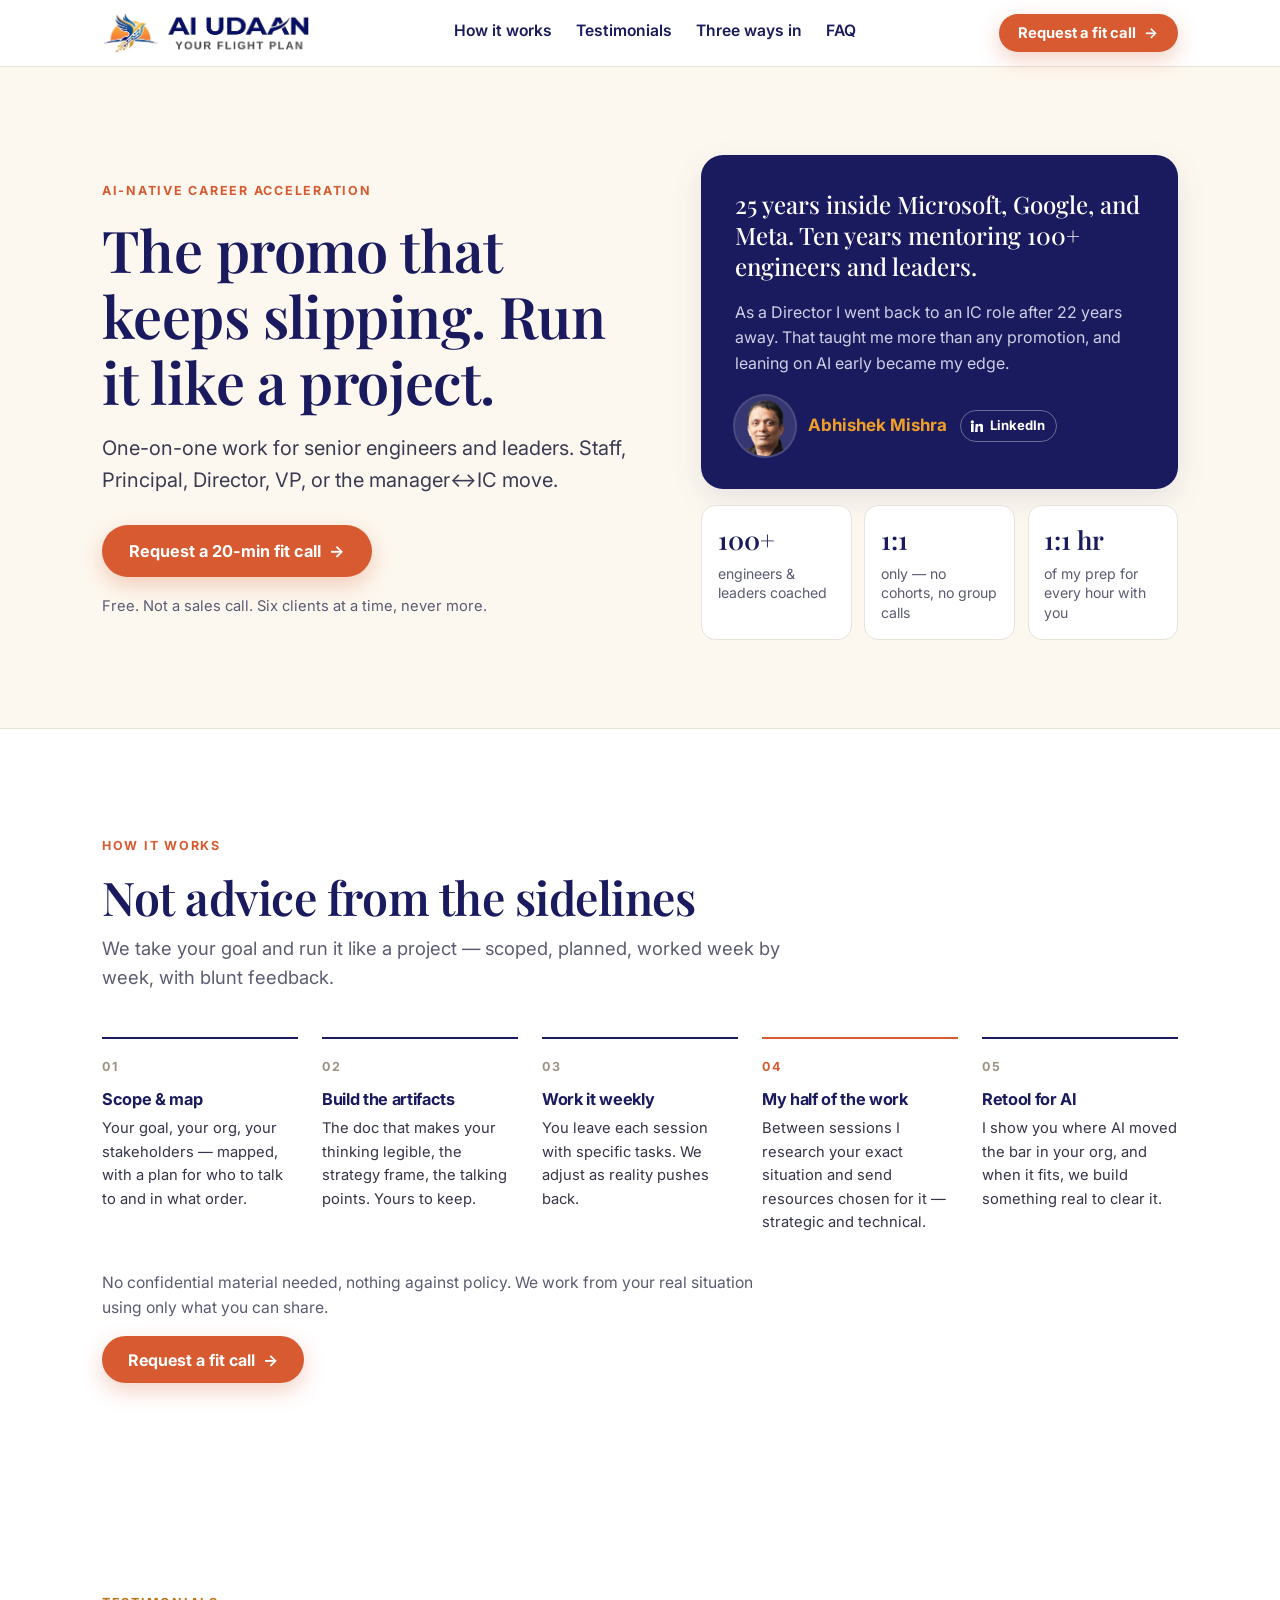
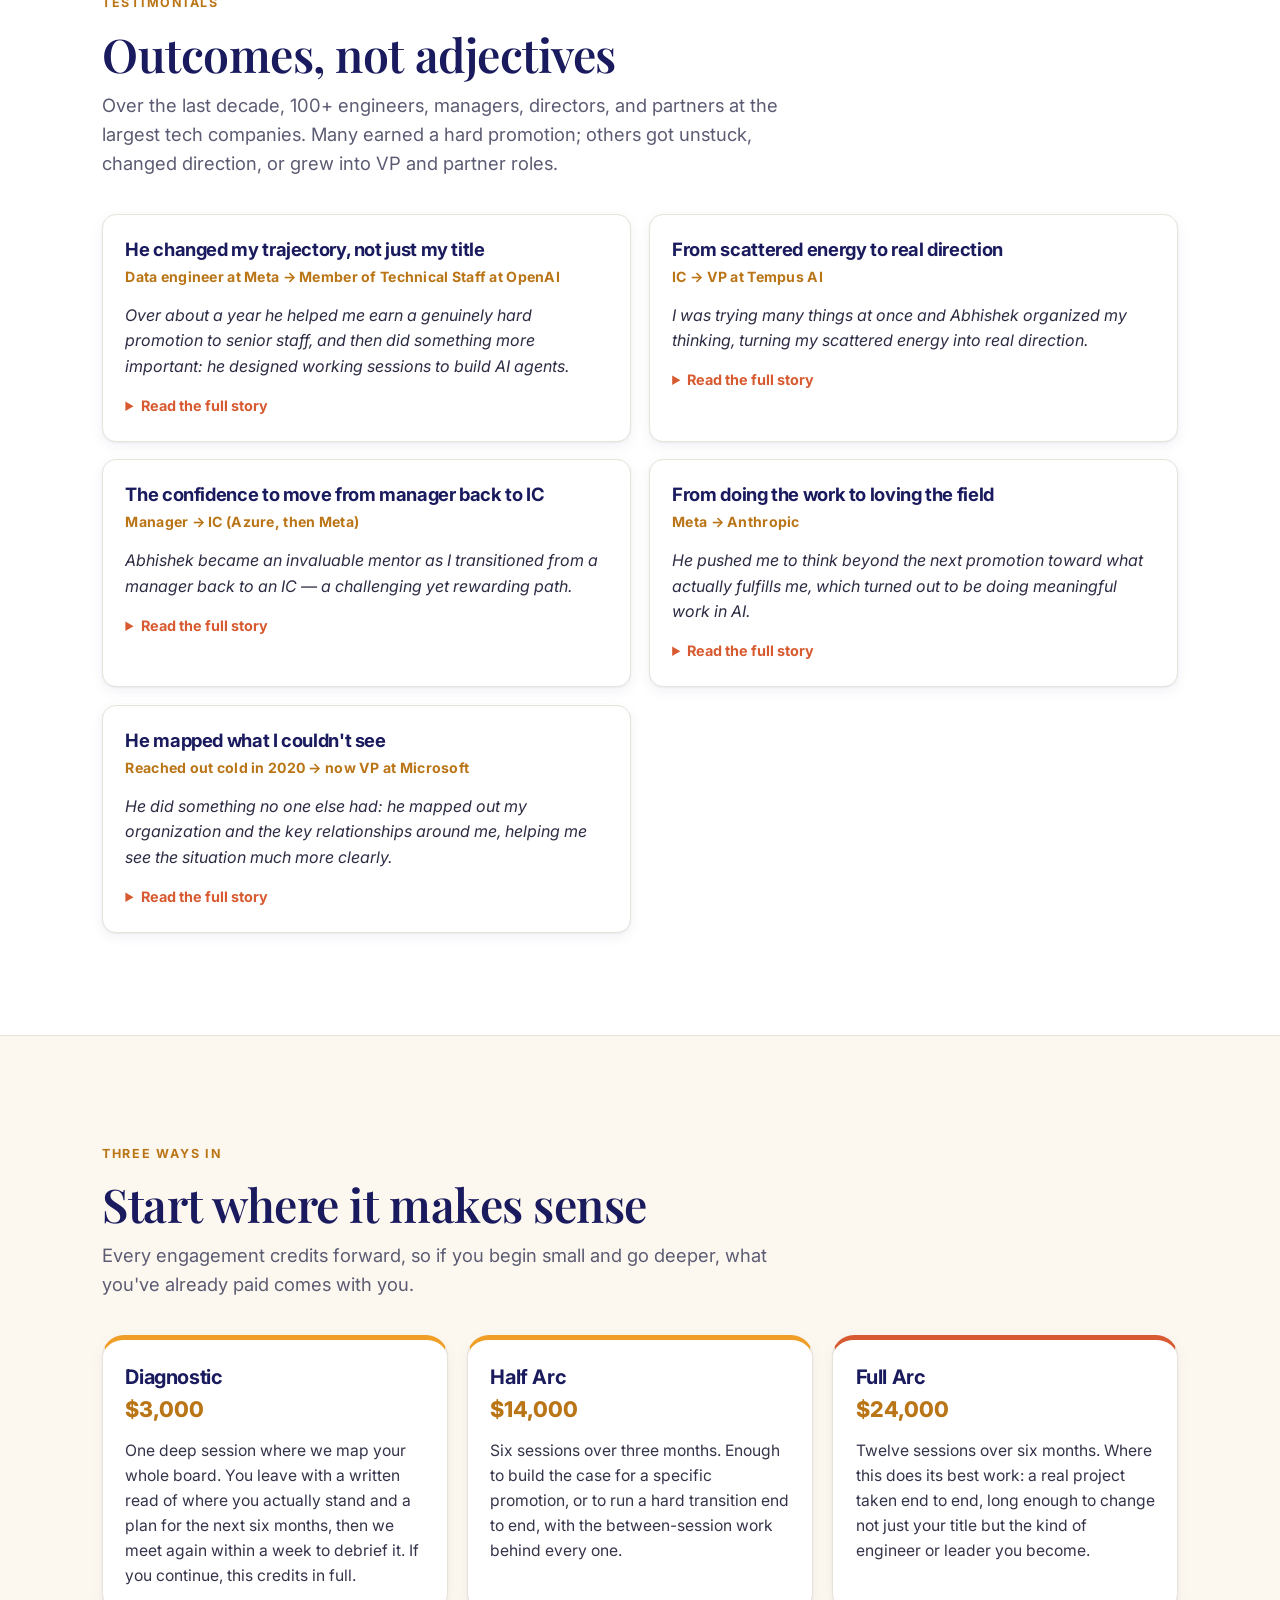
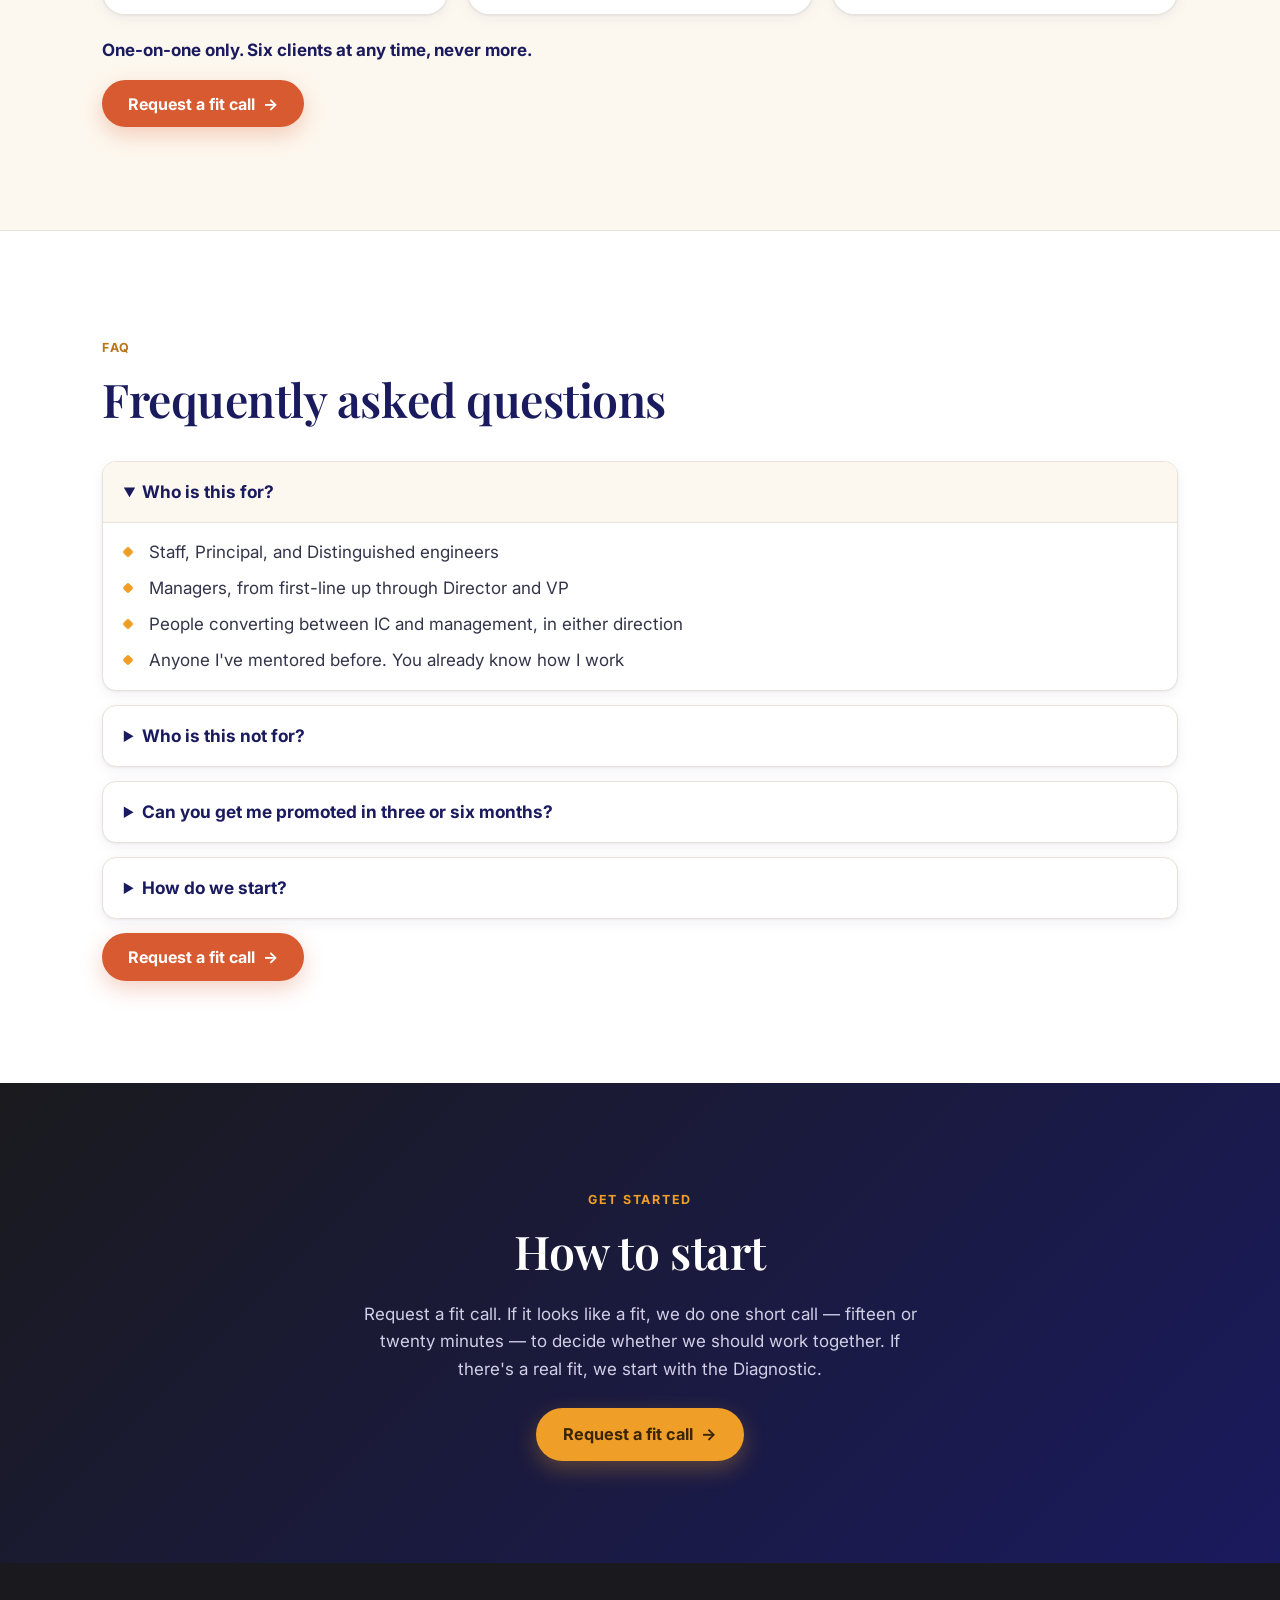
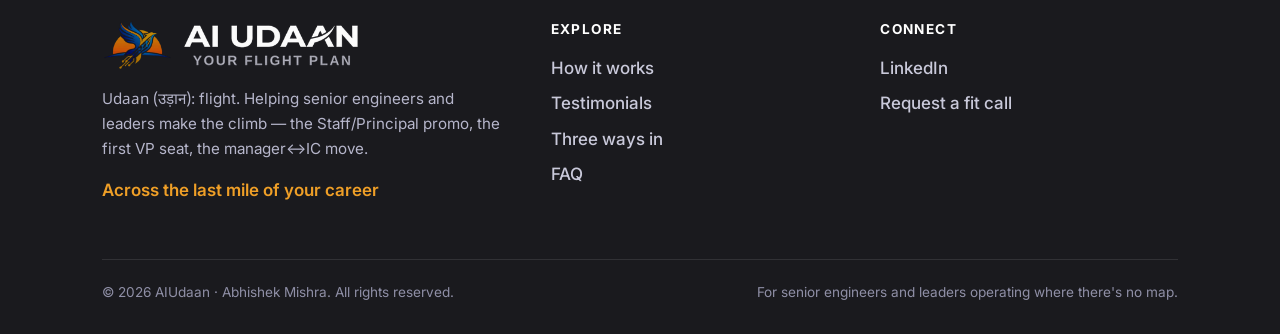
==== index.html @ 4f893b7a "Rebuild header and footer logos from the new brand file The stacked lockup put the wordmark at rough" ====
<!DOCTYPE html>
<html lang="en">
<head>
  <meta charset="UTF-8" />
  <meta name="viewport" content="width=device-width, initial-scale=1.0" />
  <meta name="robots" content="index, follow" />
  <title>AIUdaan — AI-Native Career Acceleration</title>
  <meta name="description" content="AI-native career acceleration for senior engineers and leaders operating where there's no map. We take your goal and run it like a project — the Staff/Principal promo, the first director or VP seat, the manager-to-IC move." />
  <meta name="keywords" content="career coaching for engineers, tech career mentorship, Staff engineer promotion, Principal engineer promotion, Director promotion, VP promotion, engineering leadership coaching, manager to IC transition, IC to manager transition, executive coaching for tech leaders, AI-native career, AI career acceleration, FAANG career coach, Microsoft Google Meta mentor, senior engineer career plateau, promotion coaching, stakeholder management, career strategy, Abhishek Mishra, AIUdaan" />
  <meta name="author" content="Abhishek Mishra" />
  <link rel="canonical" href="https://aiudaan.ai/" />

  <!-- Open Graph / Social -->
  <meta property="og:type" content="website" />
  <meta property="og:url" content="https://aiudaan.ai/" />
  <meta property="og:title" content="AIUdaan — AI-Native Career Acceleration" />
  <meta property="og:description" content="For senior engineers and leaders operating where there's no map. We take your goal and run it like a project — the Staff/Principal promo, the first director or VP seat, the manager-to-IC move." />
  <meta property="og:image" content="https://aiudaan.ai/assets/img/og-image.png" />
  <meta name="twitter:card" content="summary_large_image" />
  <meta name="twitter:title" content="AIUdaan — AI-Native Career Acceleration" />
  <meta name="twitter:description" content="For senior engineers and leaders operating where there's no map. Hands-on career acceleration run like a project." />
  <meta name="twitter:image" content="https://aiudaan.ai/assets/img/og-image.png" />
  <meta name="theme-color" content="#1A1A5E" />

  <!-- Icons / Manifest -->
  <link rel="icon" href="assets/img/favicon.ico" sizes="any" />
  <link rel="icon" type="image/png" sizes="32x32" href="assets/img/favicon-32.png" />
  <link rel="apple-touch-icon" href="assets/img/apple-touch-icon.png" />
  <link rel="manifest" href="site.webmanifest" />

  <!-- Fonts -->
  <link rel="preconnect" href="https://fonts.googleapis.com" />
  <link rel="preconnect" href="https://fonts.gstatic.com" crossorigin />
  <link href="https://fonts.googleapis.com/css2?family=Inter:wght@400;500;600;700;800&family=Playfair+Display:wght@500;600;700&family=Noto+Sans+Devanagari:wght@500;700&display=swap" rel="stylesheet" />

  <link rel="stylesheet" href="assets/css/styles.css" />

  <!-- Structured data -->
  <script type="application/ld+json">
  {
    "@context": "https://schema.org",
    "@type": "ProfessionalService",
    "name": "AIUdaan",
    "url": "https://aiudaan.ai/",
    "logo": "https://aiudaan.ai/assets/img/logo-primary.png",
    "image": "https://aiudaan.ai/assets/img/og-image.png",
    "slogan": "For senior engineers and leaders operating where there's no map.",
    "description": "AI-native career acceleration for senior engineers and leaders — Staff/Principal promotions, the first director or VP seat, and manager-to-IC moves. We take your goal and run it like a project: stakeholder maps, influence plans, strategy docs, and blunt feedback, week by week.",
    "founder": {
      "@type": "Person",
      "name": "Abhishek Mishra",
      "sameAs": "https://www.linkedin.com/in/abhishekkmishra/"
    },
    "email": "akmishra@ainativex.ai",
    "sameAs": ["https://www.linkedin.com/in/abhishekkmishra/"],
    "knowsAbout": ["Career coaching", "Engineering leadership", "Staff engineer promotion", "Principal engineer promotion", "Director and VP transitions", "Manager to IC transition", "AI-native engineering", "Stakeholder management", "Career strategy"],
    "areaServed": "Worldwide",
    "offers": [
      { "@type": "Offer", "name": "Diagnostic", "price": "3000", "priceCurrency": "USD" },
      { "@type": "Offer", "name": "Half Arc", "price": "14000", "priceCurrency": "USD" },
      { "@type": "Offer", "name": "Full Arc", "price": "24000", "priceCurrency": "USD" }
    ]
  }
  </script>
</head>
<body>

  <a class="skip-link" href="#pitch">Skip to content</a>

  <!-- ===================== HEADER =====================
       The primary CTA lives outside .nav-links so it stays visible at every
       breakpoint — including when the mobile menu is collapsed. -->
  <header class="site-header">
    <div class="container nav">
      <a class="brand" href="#top" aria-label="AIUdaan home">
        <!-- The horizontal lockup needs ~150px even at its smallest; below 370px
             that crowds out the nav CTA, so the phoenix mark stands in. -->
        <picture>
          <source media="(max-width: 370px)" srcset="assets/img/icon.png" />
          <img src="assets/img/logo-primary.png" alt="AI Udaan — Your Flight Plan" />
        </picture>
      </a>

      <nav class="nav-links" id="navLinks" aria-label="Sections">
        <a href="#pitch">How it works</a>
        <a href="#testimonials">Testimonials</a>
        <a href="#ways">Three ways in</a>
        <a href="#faq">FAQ</a>
      </nav>

      <div class="nav-actions">
        <a class="btn btn--primary btn--sm nav-cta" href="https://forms.gle/WjtAxyr5e2rtBwCfA" target="_blank" rel="noopener">
          <span class="cta-long">Request a fit call</span>
          <span class="cta-short">Fit call</span>
          <span class="arw">→</span>
        </a>
        <button class="nav-toggle" id="navToggle" aria-label="Open menu" aria-expanded="false" aria-controls="navLinks">
          <span></span><span></span><span></span>
        </button>
      </div>
    </div>
  </header>

  <main id="top">

    <!-- ===================== HERO =====================
         Copy on the left, credibility card + stats on the right. The navy card
         carries the bio, so there is no separate About section. -->
    <section class="hero">
      <div class="container hero-grid">
        <div class="hero-copy">
          <span class="eyebrow eyebrow--coral">AI-Native Career Acceleration</span>
          <h1>The promo that keeps slipping. Run it like a project.</h1>
          <p class="hero-sub">
            One-on-one work for senior engineers and leaders. Staff, Principal,
            Director, VP, or the manager↔IC move.
          </p>
          <div class="hero-cta">
            <a class="btn btn--primary btn--lg" href="https://forms.gle/WjtAxyr5e2rtBwCfA" target="_blank" rel="noopener">Request a 20-min fit call <span class="arw">→</span></a>
          </div>
          <p class="hero-fine">Free. Not a sales call. Six clients at a time, never more.</p>
        </div>

        <div class="hero-side">
          <figure class="bio-card">
            <p class="bio-lead">
              25 years inside Microsoft, Google, and Meta. Ten years mentoring
              100+ engineers and leaders.
            </p>
            <p class="bio-body">
              As a Director I went back to an IC role after 22 years away. That
              taught me more than any promotion, and leaning on AI early became
              my edge.
            </p>
            <figcaption class="bio-attr">
              <span class="bio-avatar">
                <img src="assets/img/abhishek-mishra.webp"
                     alt="Abhishek Mishra" width="120" height="120" decoding="async" />
              </span>
              <span class="bio-name">Abhishek Mishra</span>
              <a class="linkedin-pill linkedin-pill--onDark" href="https://www.linkedin.com/in/abhishekkmishra/"
                 target="_blank" rel="noopener" aria-label="Abhishek Mishra on LinkedIn">
                <svg viewBox="0 0 24 24" width="16" height="16" aria-hidden="true" focusable="false">
                  <path fill="currentColor" d="M4.98 3.5a2.5 2.5 0 1 1 0 5 2.5 2.5 0 0 1 0-5zM3 9h4v12H3zM10 9h3.8v1.7h.05A4.2 4.2 0 0 1 17.6 8.7c3 0 3.4 1.9 3.4 4.6V21h-4v-6.3c0-1.5-.3-2.7-1.9-2.7s-2.1 1.2-2.1 2.6V21h-4z"/>
                </svg>
                LinkedIn
              </a>
            </figcaption>
          </figure>

          <ul class="stats">
            <li><span class="stat-num">100+</span> engineers &amp; leaders coached</li>
            <li><span class="stat-num">1:1</span> only — no cohorts, no group calls</li>
            <li><span class="stat-num">1:1 hr</span> of my prep for every hour with you</li>
          </ul>
        </div>
      </div>
    </section>

    <!-- ===================== HOW IT WORKS ===================== -->
    <section class="section" id="pitch">
      <div class="container">
        <header class="section-head">
          <span class="eyebrow eyebrow--coral">How it works</span>
          <h2>Not advice from the sidelines</h2>
          <p class="lead">
            We take your goal and run it like a project — scoped, planned, worked
            week by week, with blunt feedback.
          </p>
        </header>

        <ol class="how-grid">
          <li class="how-step">
            <span class="how-num">01</span>
            <h3>Scope &amp; map</h3>
            <p>
              Your goal, your org, your stakeholders — mapped, with a plan for who
              to talk to and in what order.
            </p>
          </li>
          <li class="how-step">
            <span class="how-num">02</span>
            <h3>Build the artifacts</h3>
            <p>
              The doc that makes your thinking legible, the strategy frame, the
              talking points. Yours to keep.
            </p>
          </li>
          <li class="how-step">
            <span class="how-num">03</span>
            <h3>Work it weekly</h3>
            <p>
              You leave each session with specific tasks. We adjust as reality
              pushes back.
            </p>
          </li>
          <li class="how-step how-step--accent">
            <span class="how-num">04</span>
            <h3>My half of the work</h3>
            <p>
              Between sessions I research your exact situation and send resources
              chosen for it — strategic and technical.
            </p>
          </li>
          <li class="how-step how-step--wide">
            <span class="how-num">05</span>
            <h3>Retool for AI</h3>
            <p>
              I show you where AI moved the bar in your org, and when it fits, we
              build something real to clear it.
            </p>
          </li>
        </ol>

        <p class="note">
          No confidential material needed, nothing against policy. We work from
          your real situation using only what you can share.
        </p>

        <div class="hero-cta">
          <a class="btn btn--primary" href="https://forms.gle/WjtAxyr5e2rtBwCfA" target="_blank" rel="noopener">Request a fit call <span class="arw">→</span></a>
        </div>
      </div>
    </section>

    <!-- ===================== TESTIMONIALS =====================
         Each card leads with a short excerpt; the full story is behind a
         disclosure so the page stays scannable. -->
    <section class="section" id="testimonials">
      <div class="container">
        <header class="section-head">
          <span class="eyebrow">Testimonials</span>
          <h2>Outcomes, not adjectives</h2>
          <p class="lead">
            Over the last decade, 100+ engineers, managers, directors, and partners
            at the largest tech companies. Many earned a hard promotion; others got
            unstuck, changed direction, or grew into VP and partner roles.
          </p>
        </header>

        <div class="tcards">
          <figure class="tcard">
            <h3 class="tcard-title">He changed my trajectory, not just my title</h3>
            <p class="tcard-arc">Data engineer at Meta → Member of Technical Staff at OpenAI</p>
            <blockquote class="quote">
              Over about a year he helped me earn a genuinely hard promotion to
              senior staff, and then did something more important: he designed
              working sessions to build AI agents.
            </blockquote>
            <details class="tmore">
              <summary>Read the full story</summary>
              <p>
                I was a data engineer at Meta, established but ready for the next
                step, when Abhishek started mentoring me. He had me apply real
                software engineering skills to build an agent for the data
                engineering function itself. That hands-on work was pivotal to my
                career trajectory at Meta, eventually landing me as Member of
                Technical Staff role at OpenAI. He didn't just help me climb one
                rung. He changed my trajectory entirely.
              </p>
            </details>
          </figure>

          <figure class="tcard">
            <h3 class="tcard-title">From scattered energy to real direction</h3>
            <p class="tcard-arc">IC → VP at Tempus AI</p>
            <blockquote class="quote">
              I was trying many things at once and Abhishek organized my thinking,
              turning my scattered energy into real direction.
            </blockquote>
            <details class="tmore">
              <summary>Read the full story</summary>
              <p>
                When Abhishek became my manager, I was ambitious and eager to do
                more but I lacked a clear direction to grow toward. He pushed me
                deep into AI strategy for the org, coached me on stakeholder
                communication and managing up, gave me wide latitude to operate,
                and stretched me well past where I'd have aimed on my own.
              </p>
              <p>
                Even after he left Google, I kept going back to him because his
                guidance remains extremely valuable to me. He is my most trusted
                mentor, guiding me to a VP role at Tempus AI. He helps me see when
                I'm operating from fear rather than clarity, recognizes what I'm
                capable of before I can, and has the conviction to push me toward
                it. I still go to him today for the big questions.
              </p>
            </details>
          </figure>

          <figure class="tcard">
            <h3 class="tcard-title">The confidence to move from manager back to IC</h3>
            <p class="tcard-arc">Manager → IC (Azure, then Meta)</p>
            <blockquote class="quote">
              Abhishek became an invaluable mentor as I transitioned from a manager
              back to an IC — a challenging yet rewarding path.
            </blockquote>
            <details class="tmore">
              <summary>Read the full story</summary>
              <p>
                I first worked with Abhishek at Azure, and years later, our paths
                crossed again at Meta. By then, he was a highly respected senior
                leader in our organization. What impressed me most wasn't just his
                deep leadership experience, but his remarkable foresight; he was
                thinking strategically about the trajectory of AI years before its
                impact became obvious to the wider industry. His advice was always
                direct, practical, and grounded in real-world experience, playing a
                significant role in helping me find my footing and confidence in my
                new role.
              </p>
            </details>
          </figure>

          <figure class="tcard">
            <h3 class="tcard-title">From doing the work to loving the field</h3>
            <p class="tcard-arc">Meta → Anthropic</p>
            <blockquote class="quote">
              He pushed me to think beyond the next promotion toward what actually
              fulfills me, which turned out to be doing meaningful work in AI.
            </blockquote>
            <details class="tmore">
              <summary>Read the full story</summary>
              <p>
                Abhishek is one of the most empathetic mentors I've worked with,
                and the person who introduced me to the world of AI. He kept
                sharing relevant research papers and new developments. Somewhere in
                that process, I went from just doing the work to genuinely loving
                the field. I started reading papers on my own and got deep into
                evals. He kept mentoring me even after I moved to an entirely
                different org and then to a different company. His highly
                personalized mentoring changed the trajectory of my career.
              </p>
            </details>
          </figure>

          <figure class="tcard">
            <h3 class="tcard-title">He mapped what I couldn't see</h3>
            <p class="tcard-arc">Reached out cold in 2020 → now VP at Microsoft</p>
            <blockquote class="quote">
              He did something no one else had: he mapped out my organization and
              the key relationships around me, helping me see the situation much
              more clearly.
            </blockquote>
            <details class="tmore">
              <summary>Read the full story</summary>
              <p>
                I reached out to Abhishek in 2020 because I felt I had more
                potential than I was able to realize on my own. Based on his
                guidance, I moved to a new team where I had the full support of my
                manager, and I developed a much stronger sense of ownership and
                agency in shaping my own career. Those changes have had a lasting
                impact, and I've since grown into a VP role. I had written a
                recommendation for him years earlier about his persistence and how
                deeply he invests in helping people grow. A decade later, I'm
                living proof of exactly that.
              </p>
            </details>
          </figure>
        </div>
      </div>
    </section>

    <!-- ===================== THREE WAYS IN ===================== -->
    <section class="section section--tint" id="ways">
      <div class="container">
        <header class="section-head">
          <span class="eyebrow">Three ways in</span>
          <h2>Start where it makes sense</h2>
          <p class="lead">
            Every engagement credits forward, so if you begin small and go deeper,
            what you've already paid comes with you.
          </p>
        </header>

        <div class="plans">
          <div class="plan">
            <h3>Diagnostic</h3>
            <p class="price">$3,000</p>
            <p>
              One deep session where we map your whole board. You leave with a
              written read of where you actually stand and a plan for the next six
              months, then we meet again within a week to debrief it. If you
              continue, this credits in full.
            </p>
          </div>
          <div class="plan">
            <h3>Half Arc</h3>
            <p class="price">$14,000</p>
            <p>
              Six sessions over three months. Enough to build the case for a
              specific promotion, or to run a hard transition end to end, with the
              between-session work behind every one.
            </p>
          </div>
          <div class="plan plan--full">
            <h3>Full Arc</h3>
            <p class="price">$24,000</p>
            <p>
              Twelve sessions over six months. Where this does its best work: a
              real project taken end to end, long enough to change not just your
              title but the kind of engineer or leader you become.
            </p>
          </div>
        </div>

        <p class="plans-note">One-on-one only. Six clients at any time, never more.</p>

        <div class="hero-cta">
          <a class="btn btn--primary" href="https://forms.gle/WjtAxyr5e2rtBwCfA" target="_blank" rel="noopener">Request a fit call <span class="arw">→</span></a>
        </div>
      </div>
    </section>

    <!-- ===================== FAQ ===================== -->
    <section class="section" id="faq">
      <div class="container">
        <header class="section-head">
          <span class="eyebrow">FAQ</span>
          <h2>Frequently asked questions</h2>
        </header>

        <details class="faq-item" open>
          <summary>Who is this for?</summary>
          <ul>
            <li>Staff, Principal, and Distinguished engineers</li>
            <li>Managers, from first-line up through Director and VP</li>
            <li>People converting between IC and management, in either direction</li>
            <li>Anyone I've mentored before. You already know how I work</li>
          </ul>
        </details>
        <details class="faq-item">
          <summary>Who is this not for?</summary>
          <ul>
            <li>Anyone who wants interview cramming, a resume rewrite, or answers from a distance</li>
            <li>Anyone who wants reassurance more than the truth. I give blunt feedback, and this only pays off if you can take it and act on it</li>
            <li>Anyone looking for a light-touch monthly check-in. This is hands-on and asks real work of you between sessions</li>
          </ul>
        </details>
        <details class="faq-item">
          <summary>Can you get me promoted in three or six months?</summary>
          <p>
            No. Senior promos run on a 12 to 18 month cycle you don't fully
            control: calibration windows, committee, your skip's capital, budget.
            Anyone promising a title inside a quarter is selling you a story.
          </p>
          <p>
            What you do control is the case, the stakeholder map, the visible
            project, and the skill that closes the gap. That is what actually moves
            a promo, and it's the part most people get wrong or skip. In three to
            six months you won't be handed a title. You'll be on the path, visibly
            running the case, with skills and momentum that outlast our last
            session. The promo lands when the cycle turns, and by then you have the
            case and the skills to close it, with or without me.
          </p>
        </details>
        <details class="faq-item">
          <summary>How do we start?</summary>
          <p>
            <a href="https://forms.gle/WjtAxyr5e2rtBwCfA" target="_blank" rel="noopener">Request a fit call</a>.
            If it looks like a fit, we do one short call — fifteen or twenty
            minutes — to decide whether we should work together. If there's a real
            fit, we start with the <a href="#ways">Diagnostic</a>.
          </p>
        </details>

        <div class="hero-cta">
          <a class="btn btn--primary" href="https://forms.gle/WjtAxyr5e2rtBwCfA" target="_blank" rel="noopener">Request a fit call <span class="arw">→</span></a>
        </div>
      </div>
    </section>

    <!-- ===================== FINAL CTA ===================== -->
    <section class="cta-band section" id="contact">
      <div class="container center">
        <span class="eyebrow">Get started</span>
        <h2>How to start</h2>
        <p>
          Request a fit call. If it looks like a fit, we do one short call —
          fifteen or twenty minutes — to decide whether we should work together.
          If there's a real fit, we start with the Diagnostic.
        </p>
        <div class="hero-cta">
          <a class="btn btn--amber btn--lg" href="https://forms.gle/WjtAxyr5e2rtBwCfA" target="_blank" rel="noopener">Request a fit call <span class="arw">→</span></a>
        </div>
      </div>
    </section>

  </main>

  <!-- ===================== FOOTER ===================== -->
  <footer class="site-footer">
    <div class="container">
      <div class="footer-grid">
        <div>
          <img class="flogo" src="assets/img/logo-dark.png" alt="AI Udaan — Your Flight Plan" />
          <p class="udaan-note">
            <span class="dev">Udaan (उड़ान)</span>: flight. Helping senior engineers
            and leaders make the climb — the Staff/Principal promo, the first VP seat,
            the manager↔IC move.
          </p>
          <p class="tagline-pill">Across the last mile of your career</p>
        </div>
        <div class="footer-col">
          <h4>Explore</h4>
          <a href="#pitch">How it works</a>
            <a href="#testimonials">Testimonials</a>
          <a href="#ways">Three ways in</a>
          <a href="#faq">FAQ</a>
        </div>
        <div class="footer-col">
          <h4>Connect</h4>
          <a href="https://www.linkedin.com/in/abhishekkmishra/" target="_blank" rel="noopener">LinkedIn</a>
          <a href="https://forms.gle/WjtAxyr5e2rtBwCfA" target="_blank" rel="noopener">Request a fit call</a>
        </div>
      </div>
      <div class="footer-bottom">
        <span>© <span id="year">2026</span> AIUdaan · Abhishek Mishra. All rights reserved.</span>
        <span>For senior engineers and leaders operating where there's no map.</span>
      </div>
    </div>
  </footer>

  <script src="assets/js/main.js" defer></script>
</body>
</html>
---- assets/css/styles.css ----
/* =========================================================================
   AIUdaan — Launch site
   Brand: AI Udaan Brand Guidelines v1.0 (March 2026)
   Palette:
     Navy Blue   #1A1A5E  wordmark, headings
     Coral       #D85A30  'AI' text, CTAs
     Amber Gold  #EF9F27  'Udaan' text, accents
     Deep Amber  #BA7517  supporting details
     Light Cream #FAEEDA  light backgrounds
     Dark Navy   #1A1A1E  dark-mode background
   ========================================================================= */

:root {
  --navy:        #1A1A5E;
  --coral:       #D85A30;
  --amber:       #EF9F27;
  --deep-amber:  #BA7517;
  --cream:       #FAEEDA;
  --dark-navy:   #1A1A1E;

  --ink:         #1d1d33;
  --muted:       #5b5b73;
  --line:        #e7e3da;
  --white:       #ffffff;
  --cream-soft:  #fdf8ef;

  --container:   1120px;
  --radius:      14px;
  --radius-lg:   22px;
  --shadow-sm:   0 1px 2px rgba(26, 26, 94, .06), 0 4px 14px rgba(26, 26, 94, .06);
  --shadow-md:   0 10px 30px rgba(26, 26, 94, .10);
  --shadow-cta:  0 8px 22px rgba(216, 90, 48, .28);

  --font: "Inter", system-ui, -apple-system, "Segoe UI", Roboto, Helvetica, Arial, sans-serif;
  /* Display serif for h1/h2, matching the design comp. Set this to var(--font)
     to put section headings back on Inter. */
  --font-display: "Playfair Display", Georgia, "Times New Roman", serif;

  --num: #9c9284;   /* warm grey used for the step numerals */
}

/* ---------- Reset ---------- */
*, *::before, *::after { box-sizing: border-box; }
html { scroll-behavior: smooth; -webkit-text-size-adjust: 100%; }
body {
  margin: 0;
  font-family: var(--font);
  color: var(--ink);
  background: var(--white);
  line-height: 1.6;
  font-size: 17px;
  -webkit-font-smoothing: antialiased;
}
img { max-width: 100%; height: auto; display: block; }
a { color: var(--coral); text-decoration: none; }
a:hover { text-decoration: underline; }
h1, h2, h3 { color: var(--navy); line-height: 1.15; letter-spacing: -.02em; margin: 0 0 .5em; }
h1, h2 { font-family: var(--font-display); font-weight: 600; letter-spacing: -.01em; }
h1 { font-size: clamp(2.2rem, 5vw, 3.6rem); }
h2 { font-size: clamp(1.9rem, 3.8vw, 2.9rem); }
h3 { font-size: 1.25rem; font-weight: 700; }
p  { margin: 0 0 1rem; }

/* ---------- Layout helpers ---------- */
.container { width: 100%; max-width: var(--container); margin-inline: auto; padding-inline: 22px; }
[id] { scroll-margin-top: 84px; }
.section { padding: clamp(56px, 8vw, 104px) 0; }
.eyebrow {
  display: inline-block; font-size: .78rem; font-weight: 700; letter-spacing: .14em;
  text-transform: uppercase; color: var(--deep-amber); margin-bottom: .9rem;
}
.eyebrow--coral { color: var(--coral); }
.center { text-align: center; }
.lead { font-size: 1.15rem; color: var(--muted); }
.sr-only { position: absolute; width: 1px; height: 1px; padding: 0; margin: -1px; overflow: hidden; clip: rect(0,0,0,0); border: 0; }
.section--tint { background: var(--cream-soft); border-block: 1px solid var(--line); }
.section-head { max-width: 62ch; margin-bottom: 2.2rem; }
.section-head h2 { margin-bottom: .6rem; }
.section-head .lead { margin-bottom: 0; }
.note { max-width: 66ch; color: var(--muted); font-size: .98rem; }

.skip-link {
  position: absolute; left: -9999px; top: 0; z-index: 100;
  background: var(--navy); color: #fff; padding: .7rem 1.1rem; border-radius: 0 0 var(--radius) 0;
}
.skip-link:focus { left: 0; text-decoration: none; }

/* ---------- Buttons ---------- */
.btn {
  display: inline-flex; align-items: center; gap: .5rem;
  padding: .85rem 1.5rem; border-radius: 999px;
  font-weight: 700; font-size: 1rem; line-height: 1;
  border: 2px solid transparent; cursor: pointer; transition: transform .15s ease, box-shadow .15s ease, background .15s ease;
  text-decoration: none;
}
.btn:hover { text-decoration: none; transform: translateY(-2px); }
.btn .arw { transition: transform .15s ease; }
.btn:hover .arw { transform: translateX(3px); }
.btn--primary { background: var(--coral); color: #fff; box-shadow: var(--shadow-cta); }
.btn--primary:hover { background: #c44e28; color: #fff; }
.btn--amber { background: var(--amber); color: #3a2402; box-shadow: 0 8px 22px rgba(239,159,39,.30); }
.btn--amber:hover { background: var(--deep-amber); color: #fff; }
/* Comp uses a thin neutral outline here, not a heavy navy one. */
.btn--ghost { background: transparent; color: var(--navy); border-color: #d9d2c6; border-width: 1px; }
.btn--ghost:hover { background: #fff; border-color: var(--navy); color: var(--navy); }
.btn--light { background: #fff; color: var(--navy); border-color: var(--line); }
.btn--light:hover { border-color: var(--navy); }
.btn--lg { padding: 1rem 1.55rem; font-size: 1.02rem; }
.btn--sm { padding: .6rem 1.1rem; font-size: .92rem; }

/* ---------- Header / Nav ---------- */
.site-header {
  position: sticky; top: 0; z-index: 50;
  background: rgba(255,255,255,.94); backdrop-filter: saturate(160%) blur(12px);
  border-bottom: 1px solid var(--line);
}
.nav { display: flex; align-items: center; justify-content: space-between; gap: 1rem; padding-block: 12px; }
.brand { display: inline-flex; align-items: center; gap: .6rem; min-width: 0; }
/* The lockup is wide, so if the bar ever squeezes it, letterbox rather than
   distort — `img { max-width: 100% }` alone would stretch it against the
   fixed height. */
.brand img { height: 42px; width: auto; object-fit: contain; }
.nav-links { display: flex; align-items: center; gap: 1.5rem; }
.nav-links a {
  color: var(--navy); font-weight: 600; font-size: .98rem;
  padding-bottom: 2px; border-bottom: 2px solid transparent;
}
.nav-links a:hover { color: var(--coral); text-decoration: none; }
.nav-links a.is-current { color: var(--coral); border-bottom-color: var(--amber); }

/* The CTA sits outside .nav-links so it is never hidden by the mobile menu. */
.nav-actions { display: flex; align-items: center; gap: .5rem; }
.nav-cta { flex: 0 0 auto; white-space: nowrap; }
.nav-cta .cta-short { display: none; }
.nav-toggle { display: none; background: none; border: 0; cursor: pointer; padding: 8px; }
.nav-toggle span { display: block; width: 24px; height: 2px; background: var(--navy); margin: 5px 0; transition: .2s; }

/* ---------- Hero ---------- */
.hero { background: var(--cream-soft); border-bottom: 1px solid var(--line); }
.hero-grid {
  display: grid; grid-template-columns: 1.15fr 1fr;
  gap: clamp(2rem, 4vw, 3.6rem); align-items: center;
  padding-block: clamp(44px, 7vw, 88px);
}
.hero h1 { margin-bottom: 1.1rem; max-width: 17ch; }
.hero-sub {
  font-size: clamp(1.05rem, 1.8vw, 1.25rem); color: #3a3a52;
  max-width: 42ch; margin: 0 0 1.8rem;
}
.hero-cta { display: flex; flex-wrap: wrap; gap: .9rem; }
.hero-fine { margin: 1.1rem 0 0; font-size: .92rem; color: var(--muted); }

/* Credibility card — carries the bio that used to live in its own section. */
.hero-side { display: grid; gap: 1rem; }
.bio-card {
  margin: 0; background: var(--navy); color: #fff;
  border-radius: var(--radius-lg); padding: clamp(1.5rem, 3vw, 2.1rem);
  box-shadow: var(--shadow-md);
}
.bio-lead {
  font-family: var(--font-display); font-weight: 500;
  font-size: clamp(1.2rem, 1.9vw, 1.5rem); line-height: 1.3; color: #fff;
  margin-bottom: 1.1rem;
}
.bio-body { font-size: 1rem; color: #cfcfe6; margin-bottom: 1.2rem; }
.bio-attr { display: flex; flex-wrap: wrap; align-items: center; gap: .6rem .8rem; }
/* The source is a 4:5 cut-out with a transparent background, so the circle
   supplies its own fill, and the image is scaled about the face — plain
   object-fit can only ever frame the top of the portrait, not the head. */
.bio-avatar {
  flex: 0 0 auto; display: block; width: 60px; height: 60px;
  border-radius: 50%; overflow: hidden;
  background: rgba(255,255,255,.12);
  box-shadow: 0 0 0 2px rgba(255,255,255,.22);
}
.bio-avatar img {
  width: 100%; height: 100%; object-fit: cover; object-position: 50% 0;
  transform: scale(1.3); transform-origin: 50% 15%;
}
.bio-name { font-weight: 700; color: var(--amber); }
.linkedin-pill {
  display: inline-flex; align-items: center; gap: .3rem;
  font-size: .82rem; font-weight: 700; color: var(--navy);
  padding: .28rem .7rem .28rem .55rem; border: 1px solid var(--line);
  border-radius: 999px; background: #fff;
}
.linkedin-pill:hover { color: var(--coral); border-color: var(--coral); text-decoration: none; }
.linkedin-pill svg { flex: 0 0 auto; }
.linkedin-pill--onDark {
  color: #fff; background: transparent; border-color: rgba(255,255,255,.35);
  box-shadow: none; top: 0;
}
.linkedin-pill--onDark:hover { color: var(--amber); border-color: var(--amber); }

.stats { list-style: none; margin: 0; padding: 0; display: grid; grid-template-columns: repeat(3, 1fr); gap: .8rem; }
.stats li {
  background: #fff; border: 1px solid var(--line); border-radius: var(--radius);
  padding: 1rem .95rem; font-size: .88rem; line-height: 1.4; color: var(--muted);
}
.stat-num {
  display: block; margin-bottom: .35rem;
  font-family: var(--font-display); font-weight: 600; font-size: 1.6rem; color: var(--navy);
}


/* ---------- How it works: five ruled columns ---------- */
.how-grid {
  list-style: none; margin: 2.8rem 0 2.2rem; padding: 0;
  display: grid; grid-template-columns: repeat(5, 1fr); gap: 2rem 1.5rem;
}
.how-step { border-top: 2px solid var(--navy); padding-top: 1.1rem; }
.how-step--accent { border-top-color: var(--coral); }
.how-step--wide p { max-width: 72ch; }
.how-num {
  display: block; margin-bottom: .8rem;
  font-size: .78rem; font-weight: 700; letter-spacing: .16em; color: var(--num);
}
.how-step--accent .how-num { color: var(--coral); }
/* Slightly tighter type than the rest of the page so five columns fit. */
.how-step h3 { margin-bottom: .55rem; font-size: 1.02rem; }
.how-step p { margin: 0; color: #34344a; font-size: .92rem; }

/* ---------- Plans (Three ways in) ---------- */
.plans { display: grid; grid-template-columns: repeat(3, 1fr); gap: 1.2rem; margin: 1.8rem 0 1.4rem; }
.plan {
  background: #fff; border: 1px solid var(--line); border-top: 5px solid var(--amber);
  border-radius: var(--radius-lg); padding: 1.6rem 1.4rem; box-shadow: var(--shadow-sm);
  transition: transform .18s ease, box-shadow .18s ease;
}
.plan:hover { transform: translateY(-4px); box-shadow: var(--shadow-md); }
.plan--full { border-top-color: var(--coral); }
.plan h3 { margin-bottom: .2rem; }
.plan .price { font-size: 1.35rem; font-weight: 800; color: var(--deep-amber); margin-bottom: .7rem; }
.plan p:last-child { margin-bottom: 0; color: #34344a; font-size: .98rem; }
.plans-note { font-weight: 700; color: var(--navy); }

/* ---------- FAQ ---------- */
.faq-item {
  background: #fff; border: 1px solid var(--line); border-radius: var(--radius);
  padding: 0; margin-bottom: .9rem; box-shadow: var(--shadow-sm); overflow: hidden;
}
.faq-item summary {
  cursor: pointer; padding: 1rem 1.3rem; font-weight: 700; color: var(--navy);
  font-size: 1.08rem; list-style-position: inside;
}
.faq-item summary:hover { color: var(--coral); }
.faq-item[open] summary { border-bottom: 1px solid var(--line); background: var(--cream-soft); }
.faq-item ul, .faq-item p { margin: 1rem 1.3rem; }
.faq-item ul { list-style: none; padding: 0; }
.faq-item ul li { position: relative; padding-left: 1.6rem; margin-bottom: .55rem; color: #34344a; }
.faq-item ul li::before {
  content: ""; position: absolute; left: 0; top: .55em; width: 8px; height: 8px;
  border-radius: 2px; background: var(--amber); transform: rotate(45deg);
}

/* ---------- Testimonials ---------- */
.tcards { display: grid; grid-template-columns: 1fr 1fr; gap: 1.1rem; margin-top: 1.6rem; }
.tcard {
  background: #fff; border: 1px solid var(--line); border-radius: var(--radius);
  padding: 1.5rem 1.4rem; box-shadow: var(--shadow-sm); margin: 0;
}
.tcard .tcard-title { margin: 0 0 .35rem; font-size: 1.15rem; color: var(--navy); }
.tcard .tcard-arc {
  font-size: .88rem; font-weight: 700; color: var(--deep-amber);
  letter-spacing: .02em; margin-bottom: .9rem;
}
.tcard .quote { font-size: 1rem; color: #2c2c44; margin: 0; font-style: italic; }

/* Full story is collapsed so the page stays scannable. */
.tmore { margin-top: .9rem; }
.tmore summary {
  cursor: pointer; font-weight: 700; font-size: .9rem; color: var(--coral);
  list-style-position: inside;
}
.tmore summary:hover { text-decoration: underline; }
.tmore p { margin: .9rem 0 0; font-size: .95rem; color: #34344a; }
.tmore p:last-child { margin-bottom: 0; }

/* ---------- Final CTA ---------- */
.cta-band { background: linear-gradient(135deg, var(--dark-navy) 0%, var(--navy) 100%); color: #fff; }
.cta-band h2 { color: #fff; }
.cta-band .eyebrow { color: var(--amber); }
.cta-band p { color: #cfcfe6; max-width: 52ch; margin-inline: auto; }
.cta-band p a { color: var(--amber); }   /* coral fails contrast on the dark band */
.cta-band .hero-cta { justify-content: center; margin-top: 1.6rem; }

/* ---------- Footer ---------- */
.site-footer { background: var(--dark-navy); color: #c9c9da; padding: 56px 0 30px; }
.site-footer a { color: var(--amber); }
.footer-grid { display: grid; grid-template-columns: 1.4fr 1fr 1fr; gap: 2rem; }
.site-footer img.flogo { height: 52px; margin-bottom: 1rem; }
.udaan-note { font-size: .95rem; color: #b6b6cb; max-width: 40ch; }
.udaan-note .dev { font-family: "Noto Sans Devanagari", var(--font); }
.footer-col h4 { color: #fff; font-size: .85rem; letter-spacing: .1em; text-transform: uppercase; margin: 0 0 .9rem; }
.footer-col a { display: block; color: #c9c9da; margin-bottom: .5rem; font-weight: 500; }
.footer-col a:hover { color: var(--amber); text-decoration: none; }
.footer-bottom {
  margin-top: 2.4rem; padding-top: 1.4rem; border-top: 1px solid rgba(255,255,255,.10);
  display: flex; flex-wrap: wrap; justify-content: space-between; gap: 1rem; font-size: .85rem; color: #8f8fa6;
}
.tagline-pill { color: var(--amber); font-weight: 600; }

/* ---------- Responsive ---------- */
/* Five columns need the full container to stay readable; below that the steps
   drop to two-up and the fifth spans the row so it isn't a lone stub. */
@media (max-width: 1100px) {
  .how-grid { grid-template-columns: 1fr 1fr; gap: 1.8rem; }
  .how-step--wide { grid-column: 1 / -1; }
}
@media (max-width: 980px) {
  .hero-grid { grid-template-columns: 1fr; }
  .hero h1, .hero-sub { max-width: none; }
  .how-grid { grid-template-columns: 1fr 1fr; gap: 1.8rem; }
  .plans { grid-template-columns: 1fr; }
  .footer-grid { grid-template-columns: 1fr 1fr; }
  .nav-links {
    position: fixed; inset: 66px 0 auto 0; flex-direction: column; align-items: stretch;
    background: #fff; border-bottom: 1px solid var(--line); padding: 1rem 22px 1.4rem; gap: 1rem;
    transform: translateY(-130%); transition: transform .25s ease; box-shadow: var(--shadow-md);
  }
  .nav-links.open { transform: translateY(0); }
  .nav-links a { padding: .3rem 0; border-bottom: 0; }
  .nav-links a.is-current { border-bottom: 0; }
  .nav-toggle { display: block; }
}
@media (max-width: 560px) {
  body { font-size: 16px; }
  .tcards, .footer-grid, .how-grid { grid-template-columns: 1fr; }
  .how-grid { gap: 1.5rem; margin-top: 2rem; }
  .brand img { height: 34px; }
  /* Below 370px the markup swaps in the icon-only mark (see index.html). */
  /* Three stat cards side by side get too cramped below this width. */
  .stats { grid-template-columns: 1fr; }
  .stats li { display: flex; align-items: baseline; gap: .6rem; padding: .8rem .95rem; }
  .stat-num { margin-bottom: 0; font-size: 1.35rem; }
  /* Keep the CTA on the bar at the narrowest widths by shortening the label. */
  .nav-cta { padding: .55rem .9rem; font-size: .88rem; }
  .nav-cta .cta-long { display: none; }
  .nav-cta .cta-short { display: inline; }
  .hero-cta .btn { width: 100%; justify-content: center; }
}
/* Narrowest band that still shows the wordmark: trim the lockup so it, the CTA
   and the menu button all stay on one row. */
@media (max-width: 420px) {
  .brand img { height: 30px; }
}

@media (prefers-reduced-motion: reduce) {
  * { scroll-behavior: auto !important; transition: none !important; }
}
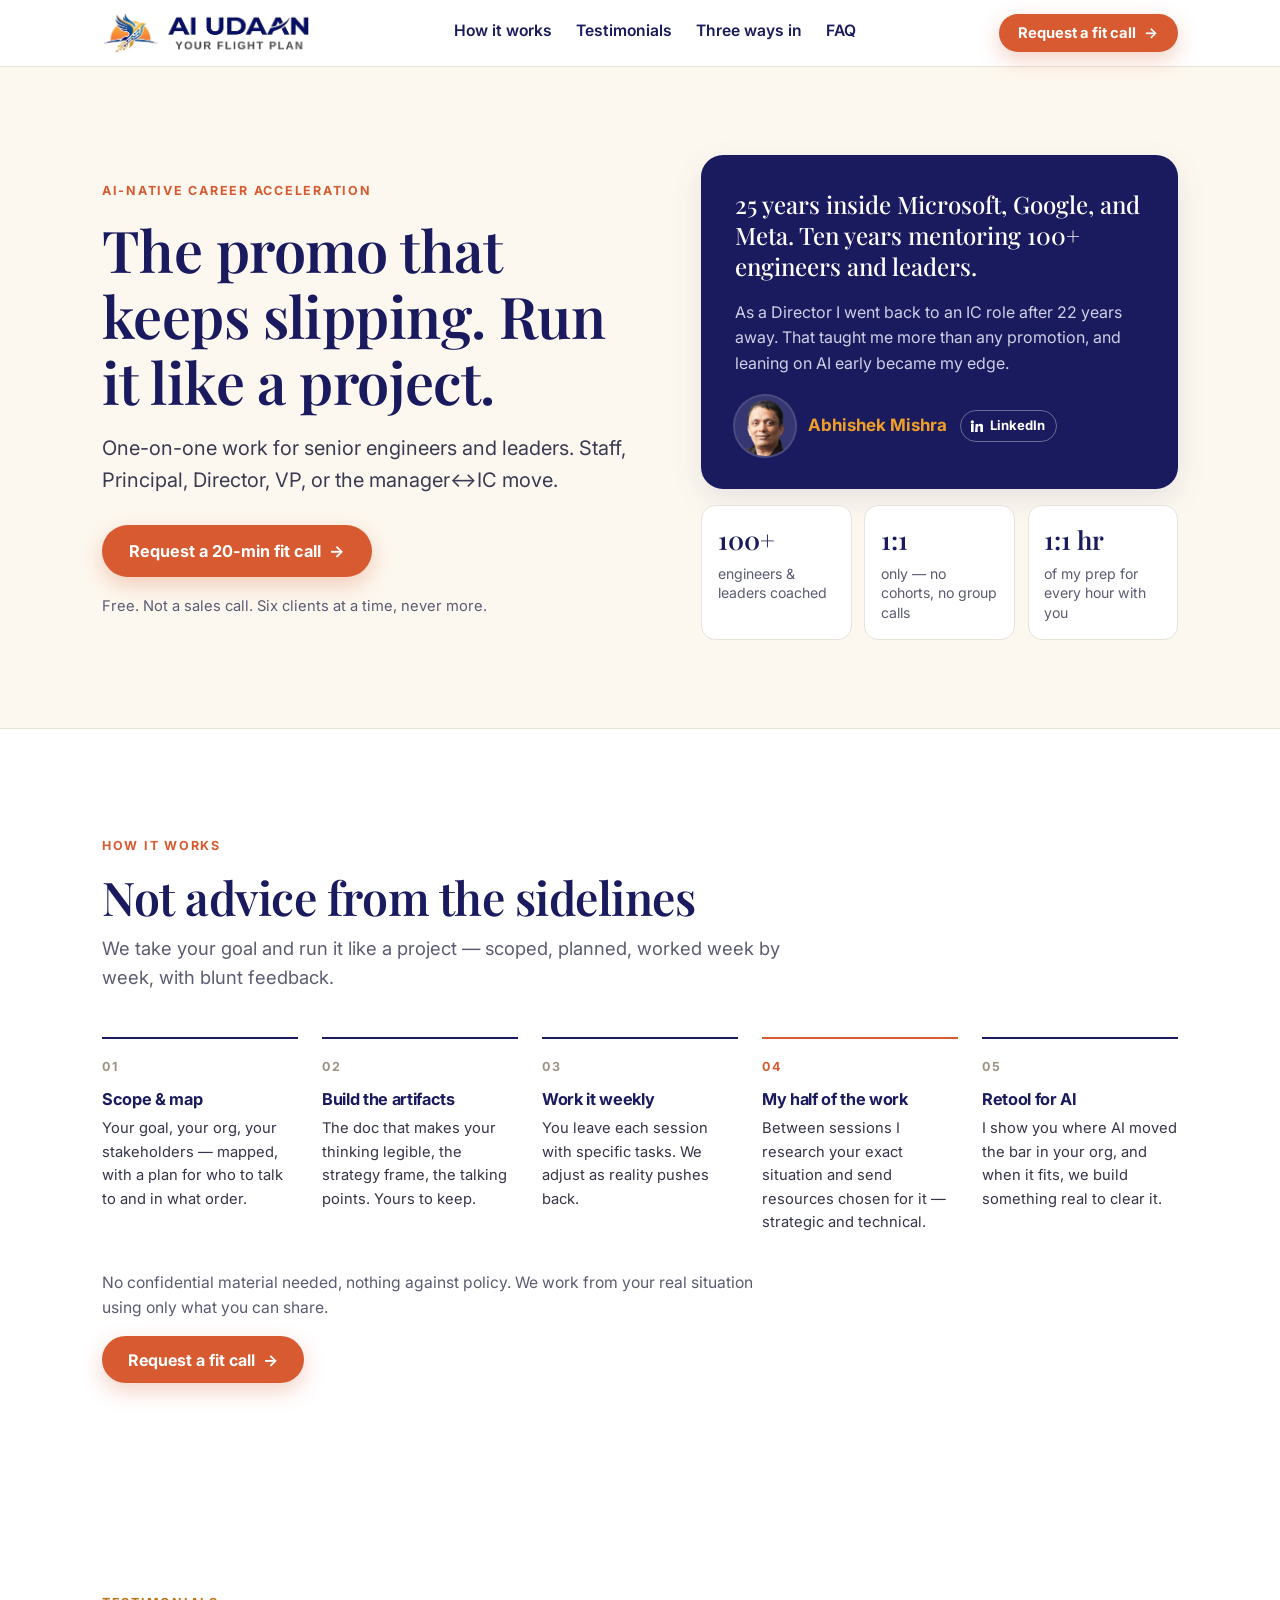
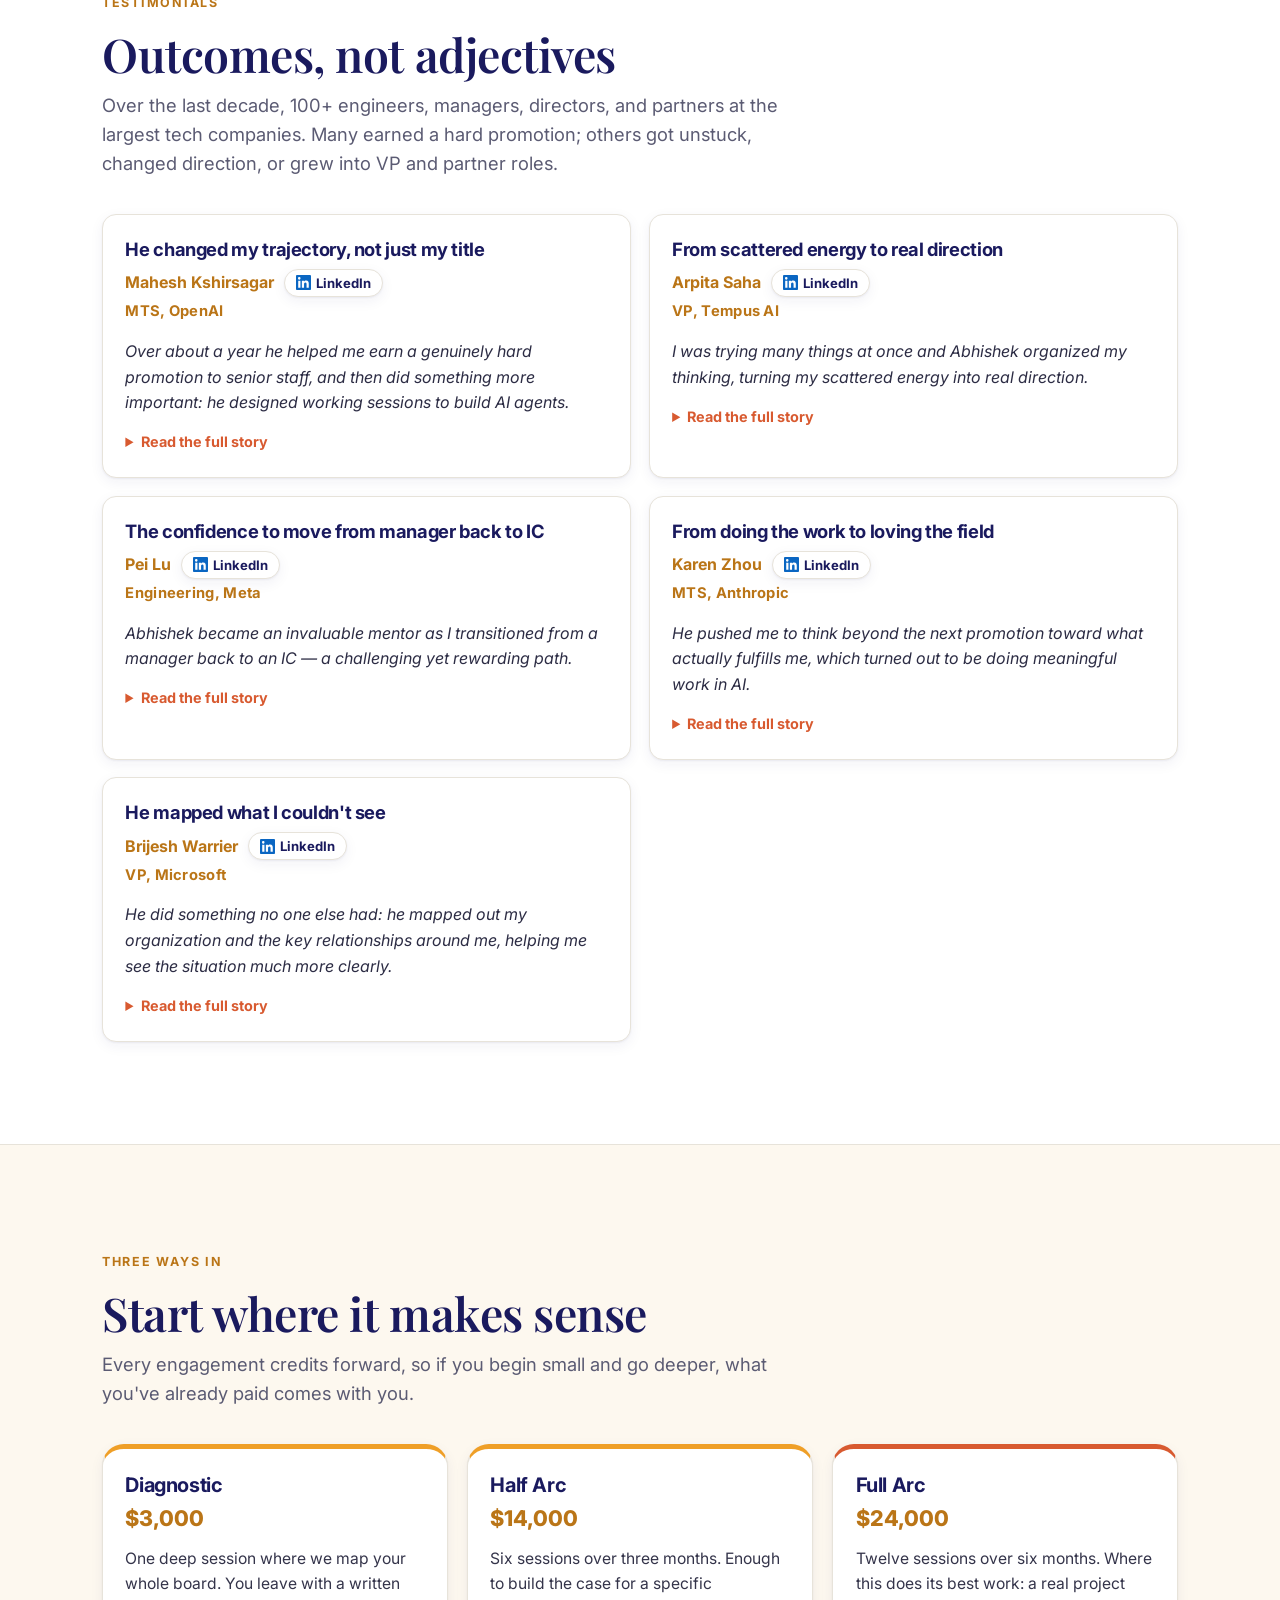
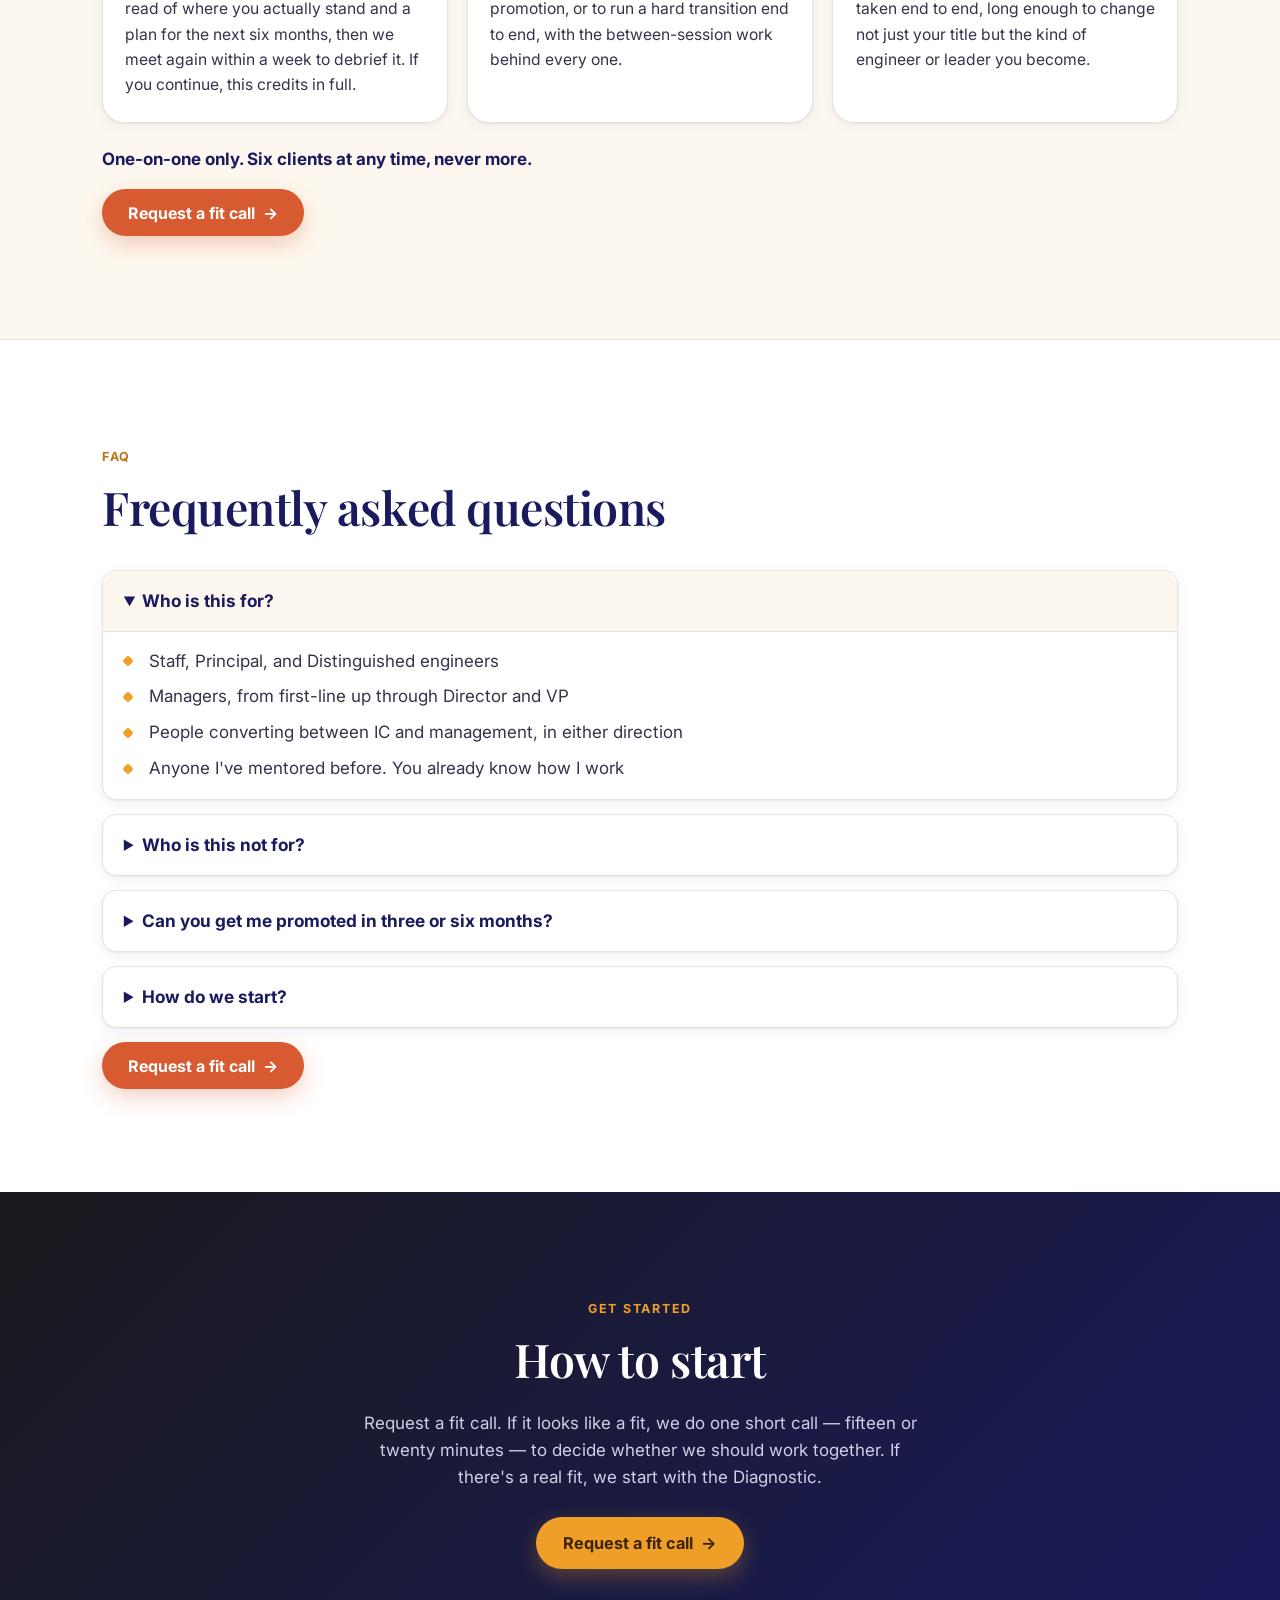
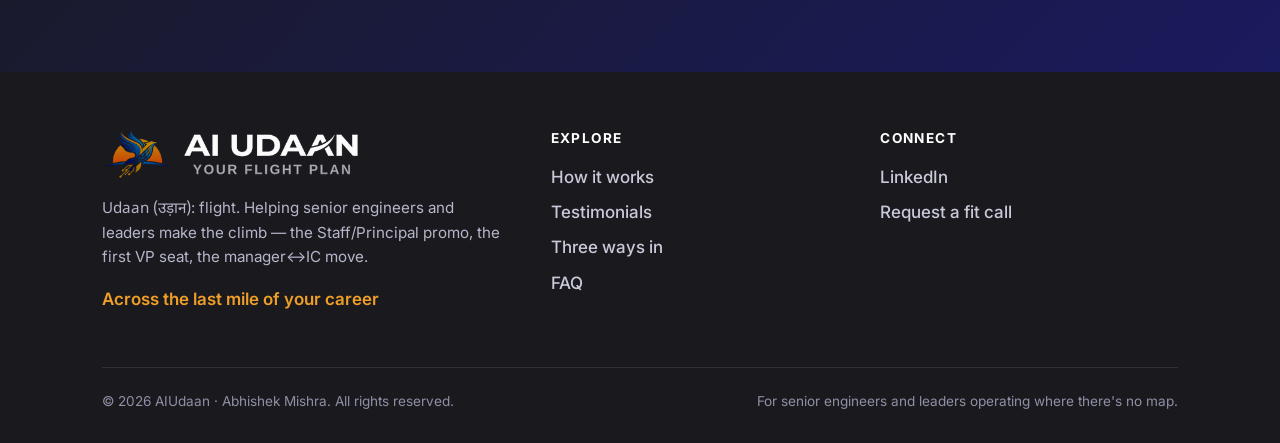
==== commit 0b8f55ab: "Put names and LinkedIn profiles on the testimonial cards Each card now reads title, then attribution" ====
--- a/index.html
+++ b/index.html
@@ -15,11 +15,11 @@
   <meta property="og:url" content="https://aiudaan.ai/" />
   <meta property="og:title" content="AIUdaan — AI-Native Career Acceleration" />
   <meta property="og:description" content="For senior engineers and leaders operating where there's no map. We take your goal and run it like a project — the Staff/Principal promo, the first director or VP seat, the manager-to-IC move." />
-  <meta property="og:image" content="https://aiudaan.ai/assets/img/og-image.png" />
+  <meta property="og:image" content="https://aiudaan.ai/assets/img/og-image-your-flight-plan-v1.png" />
   <meta name="twitter:card" content="summary_large_image" />
   <meta name="twitter:title" content="AIUdaan — AI-Native Career Acceleration" />
   <meta name="twitter:description" content="For senior engineers and leaders operating where there's no map. Hands-on career acceleration run like a project." />
-  <meta name="twitter:image" content="https://aiudaan.ai/assets/img/og-image.png" />
+  <meta name="twitter:image" content="https://aiudaan.ai/assets/img/og-image-your-flight-plan-v1.png" />
   <meta name="theme-color" content="#1A1A5E" />
 
   <!-- Icons / Manifest -->
@@ -43,7 +43,7 @@
     "name": "AIUdaan",
     "url": "https://aiudaan.ai/",
     "logo": "https://aiudaan.ai/assets/img/logo-primary.png",
-    "image": "https://aiudaan.ai/assets/img/og-image.png",
+    "image": "https://aiudaan.ai/assets/img/og-image-your-flight-plan-v1.png",
     "slogan": "For senior engineers and leaders operating where there's no map.",
     "description": "AI-native career acceleration for senior engineers and leaders — Staff/Principal promotions, the first director or VP seat, and manager-to-IC moves. We take your goal and run it like a project: stakeholder maps, influence plans, strategy docs, and blunt feedback, week by week.",
     "founder": {
@@ -65,6 +65,13 @@
 </head>
 <body>
 
+  <!-- Shared LinkedIn glyph, referenced by <use> from every testimonial card. -->
+  <svg class="svg-defs" aria-hidden="true" focusable="false" width="0" height="0">
+    <symbol id="li-mark" viewBox="0 0 24 24">
+      <path d="M20.45 20.45h-3.56v-5.57c0-1.33-.03-3.04-1.85-3.04-1.86 0-2.14 1.45-2.14 2.94v5.67H9.35V9h3.41v1.56h.05c.47-.9 1.63-1.85 3.36-1.85 3.59 0 4.26 2.36 4.26 5.44v6.3zM5.34 7.43a2.07 2.07 0 1 1 0-4.13 2.07 2.07 0 0 1 0 4.13zm1.78 13.02H3.55V9h3.57v11.45zM22.22 0H1.77C.79 0 0 .77 0 1.72v20.56C0 23.23.79 24 1.77 24h20.45c.98 0 1.78-.77 1.78-1.72V1.72C24 .77 23.2 0 22.22 0z"/>
+    </symbol>
+  </svg>
+
   <a class="skip-link" href="#pitch">Skip to content</a>
 
   <!-- ===================== HEADER =====================
@@ -241,7 +248,16 @@
         <div class="tcards">
           <figure class="tcard">
             <h3 class="tcard-title">He changed my trajectory, not just my title</h3>
-            <p class="tcard-arc">Data engineer at Meta → Member of Technical Staff at OpenAI</p>
+            <p class="tcard-name">
+              Mahesh Kshirsagar
+              <a class="li-pill" href="https://www.linkedin.com/in/maheshkshirsagar/"
+                 target="_blank" rel="noopener"
+                 aria-label="Mahesh Kshirsagar on LinkedIn">
+                <svg viewBox="0 0 24 24" aria-hidden="true" focusable="false"><use href="#li-mark"></use></svg>
+                LinkedIn
+              </a>
+            </p>
+            <p class="tcard-role">MTS, OpenAI</p>
             <blockquote class="quote">
               Over about a year he helped me earn a genuinely hard promotion to
               senior staff, and then did something more important: he designed
@@ -263,7 +279,16 @@
 
           <figure class="tcard">
             <h3 class="tcard-title">From scattered energy to real direction</h3>
-            <p class="tcard-arc">IC → VP at Tempus AI</p>
+            <p class="tcard-name">
+              Arpita Saha
+              <a class="li-pill" href="https://www.linkedin.com/in/arpitas/"
+                 target="_blank" rel="noopener"
+                 aria-label="Arpita Saha on LinkedIn">
+                <svg viewBox="0 0 24 24" aria-hidden="true" focusable="false"><use href="#li-mark"></use></svg>
+                LinkedIn
+              </a>
+            </p>
+            <p class="tcard-role">VP, Tempus AI</p>
             <blockquote class="quote">
               I was trying many things at once and Abhishek organized my thinking,
               turning my scattered energy into real direction.
@@ -290,7 +315,16 @@
 
           <figure class="tcard">
             <h3 class="tcard-title">The confidence to move from manager back to IC</h3>
-            <p class="tcard-arc">Manager → IC (Azure, then Meta)</p>
+            <p class="tcard-name">
+              Pei Lu
+              <a class="li-pill" href="https://www.linkedin.com/in/peilu/"
+                 target="_blank" rel="noopener"
+                 aria-label="Pei Lu on LinkedIn">
+                <svg viewBox="0 0 24 24" aria-hidden="true" focusable="false"><use href="#li-mark"></use></svg>
+                LinkedIn
+              </a>
+            </p>
+            <p class="tcard-role">Engineering, Meta</p>
             <blockquote class="quote">
               Abhishek became an invaluable mentor as I transitioned from a manager
               back to an IC — a challenging yet rewarding path.
@@ -313,7 +347,16 @@
 
           <figure class="tcard">
             <h3 class="tcard-title">From doing the work to loving the field</h3>
-            <p class="tcard-arc">Meta → Anthropic</p>
+            <p class="tcard-name">
+              Karen Zhou
+              <a class="li-pill" href="https://www.linkedin.com/in/karenzhou0/"
+                 target="_blank" rel="noopener"
+                 aria-label="Karen Zhou on LinkedIn">
+                <svg viewBox="0 0 24 24" aria-hidden="true" focusable="false"><use href="#li-mark"></use></svg>
+                LinkedIn
+              </a>
+            </p>
+            <p class="tcard-role">MTS, Anthropic</p>
             <blockquote class="quote">
               He pushed me to think beyond the next promotion toward what actually
               fulfills me, which turned out to be doing meaningful work in AI.
@@ -335,7 +378,16 @@
 
           <figure class="tcard">
             <h3 class="tcard-title">He mapped what I couldn't see</h3>
-            <p class="tcard-arc">Reached out cold in 2020 → now VP at Microsoft</p>
+            <p class="tcard-name">
+              Brijesh Warrier
+              <a class="li-pill" href="https://www.linkedin.com/in/brijeshwarrier/"
+                 target="_blank" rel="noopener"
+                 aria-label="Brijesh Warrier on LinkedIn">
+                <svg viewBox="0 0 24 24" aria-hidden="true" focusable="false"><use href="#li-mark"></use></svg>
+                LinkedIn
+              </a>
+            </p>
+            <p class="tcard-role">VP, Microsoft</p>
             <blockquote class="quote">
               He did something no one else had: he mapped out my organization and
               the key relationships around me, helping me see the situation much
--- a/assets/css/styles.css
+++ b/assets/css/styles.css
@@ -259,11 +259,28 @@
   background: #fff; border: 1px solid var(--line); border-radius: var(--radius);
   padding: 1.5rem 1.4rem; box-shadow: var(--shadow-sm); margin: 0;
 }
-.tcard .tcard-title { margin: 0 0 .35rem; font-size: 1.15rem; color: var(--navy); }
-.tcard .tcard-arc {
-  font-size: .88rem; font-weight: 700; color: var(--deep-amber);
-  letter-spacing: .02em; margin-bottom: .9rem;
-}
+.tcard .tcard-title { margin: 0 0 .55rem; font-size: 1.15rem; color: var(--navy); font-weight: 700; }
+/* Name sits inline with the LinkedIn pill; the role follows on its own line. */
+.tcard .tcard-name {
+  display: flex; align-items: center; flex-wrap: wrap; gap: .6rem;
+  margin: 0 0 .2rem; font-size: 1rem; font-weight: 700; color: var(--deep-amber);
+}
+.tcard .tcard-role {
+  margin: 0 0 .95rem; font-size: .92rem; font-weight: 700;
+  color: var(--deep-amber); letter-spacing: .02em;
+}
+.li-pill {
+  display: inline-flex; align-items: center; gap: .35rem;
+  padding: .24rem .68rem; border: 1px solid var(--line); border-radius: 999px;
+  background: #fff; color: var(--navy); font-size: .82rem; font-weight: 700;
+  line-height: 1.4; white-space: nowrap; box-shadow: var(--shadow-sm);
+  transition: border-color .15s ease, box-shadow .15s ease;
+}
+.li-pill svg { width: 15px; height: 15px; fill: #0A66C2; flex: none; }
+.li-pill:hover, .li-pill:focus-visible {
+  text-decoration: none; border-color: #0A66C2; box-shadow: var(--shadow-md);
+}
+.svg-defs { position: absolute; width: 0; height: 0; overflow: hidden; }
 .tcard .quote { font-size: 1rem; color: #2c2c44; margin: 0; font-style: italic; }
 
 /* Full story is collapsed so the page stays scannable. */
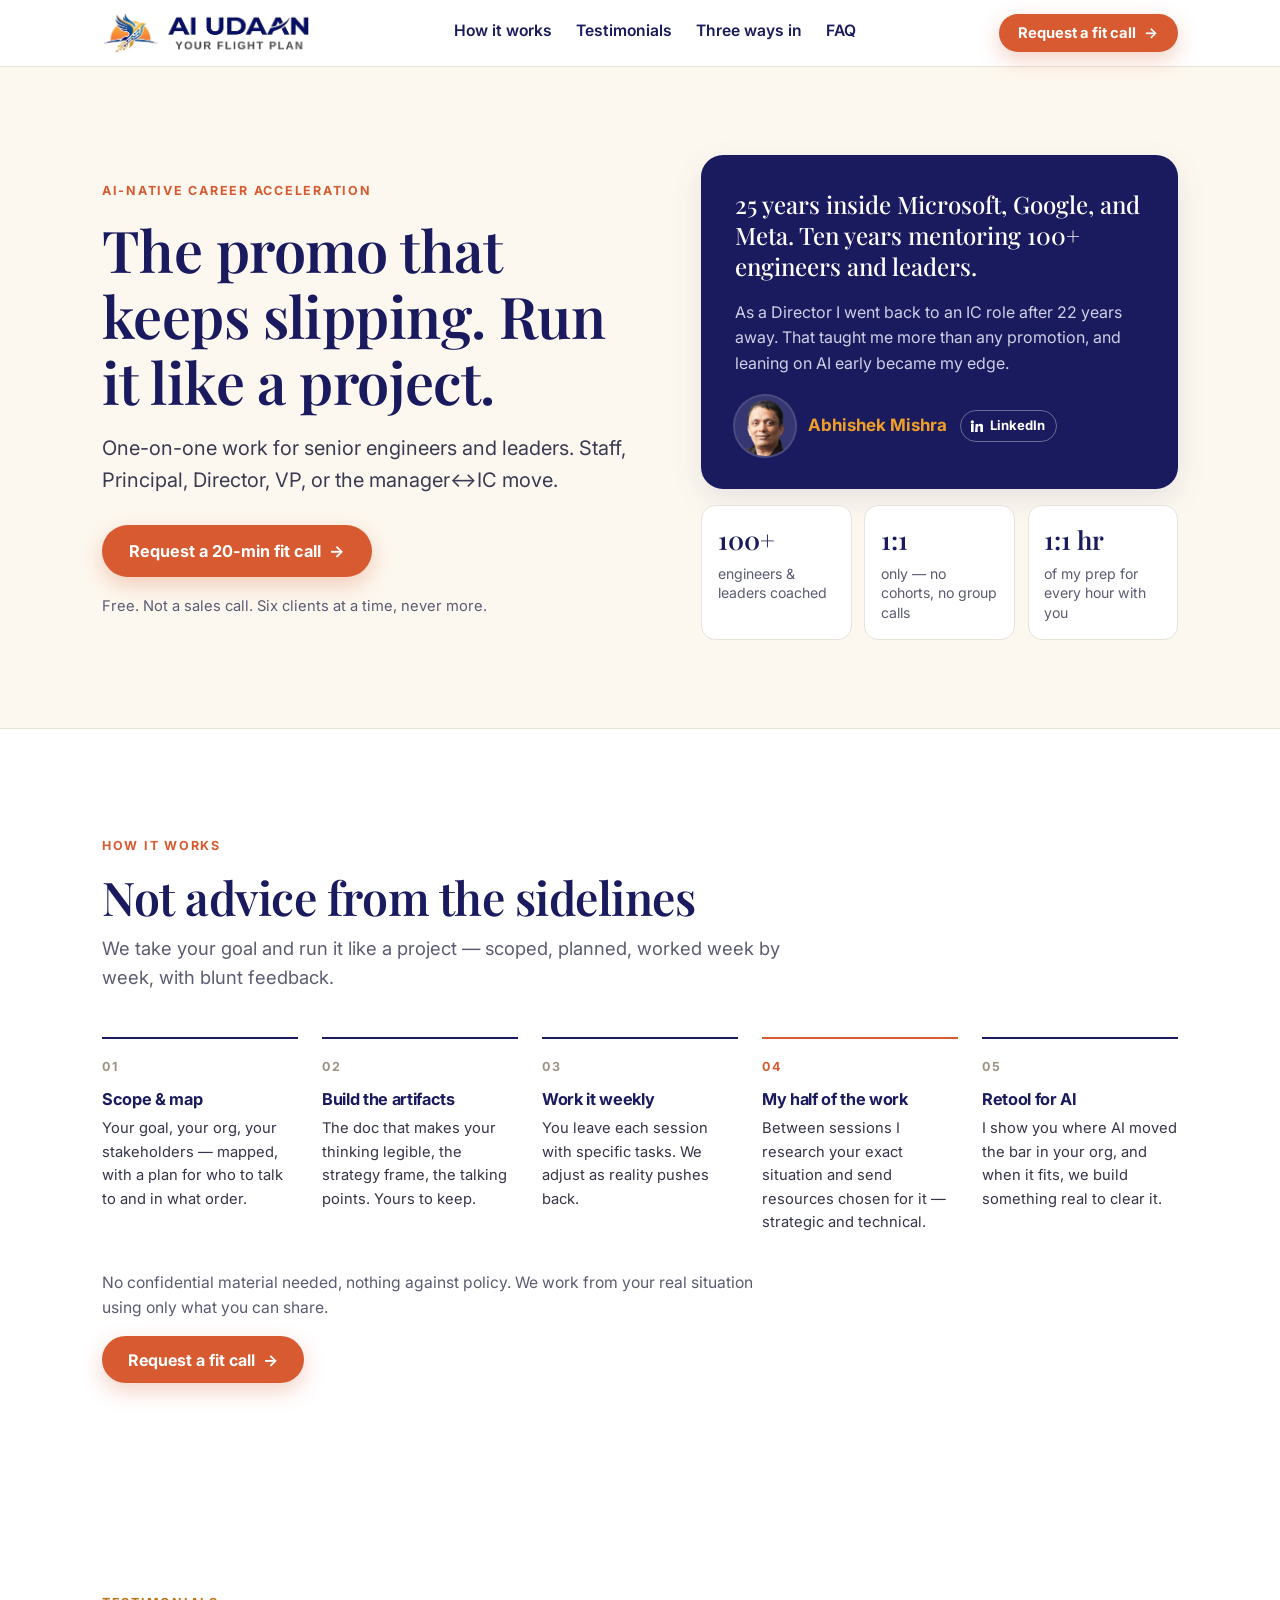
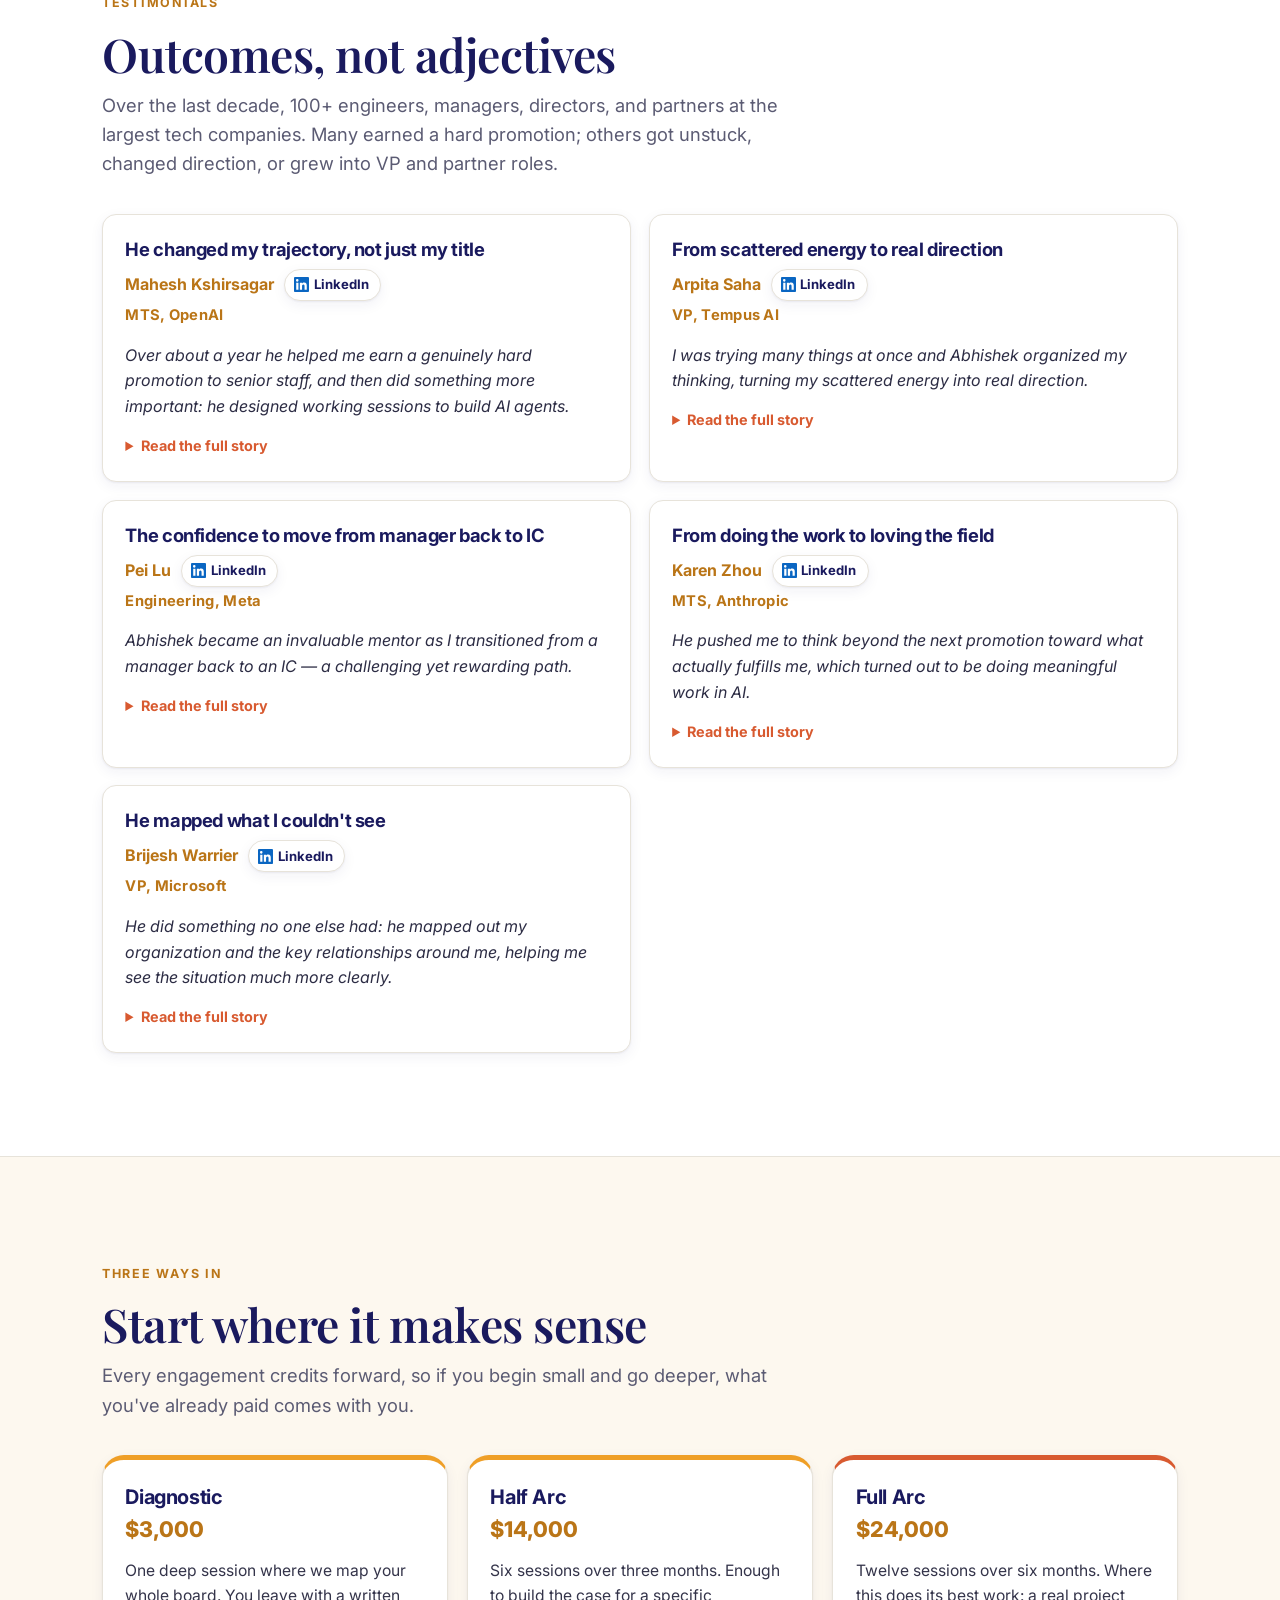
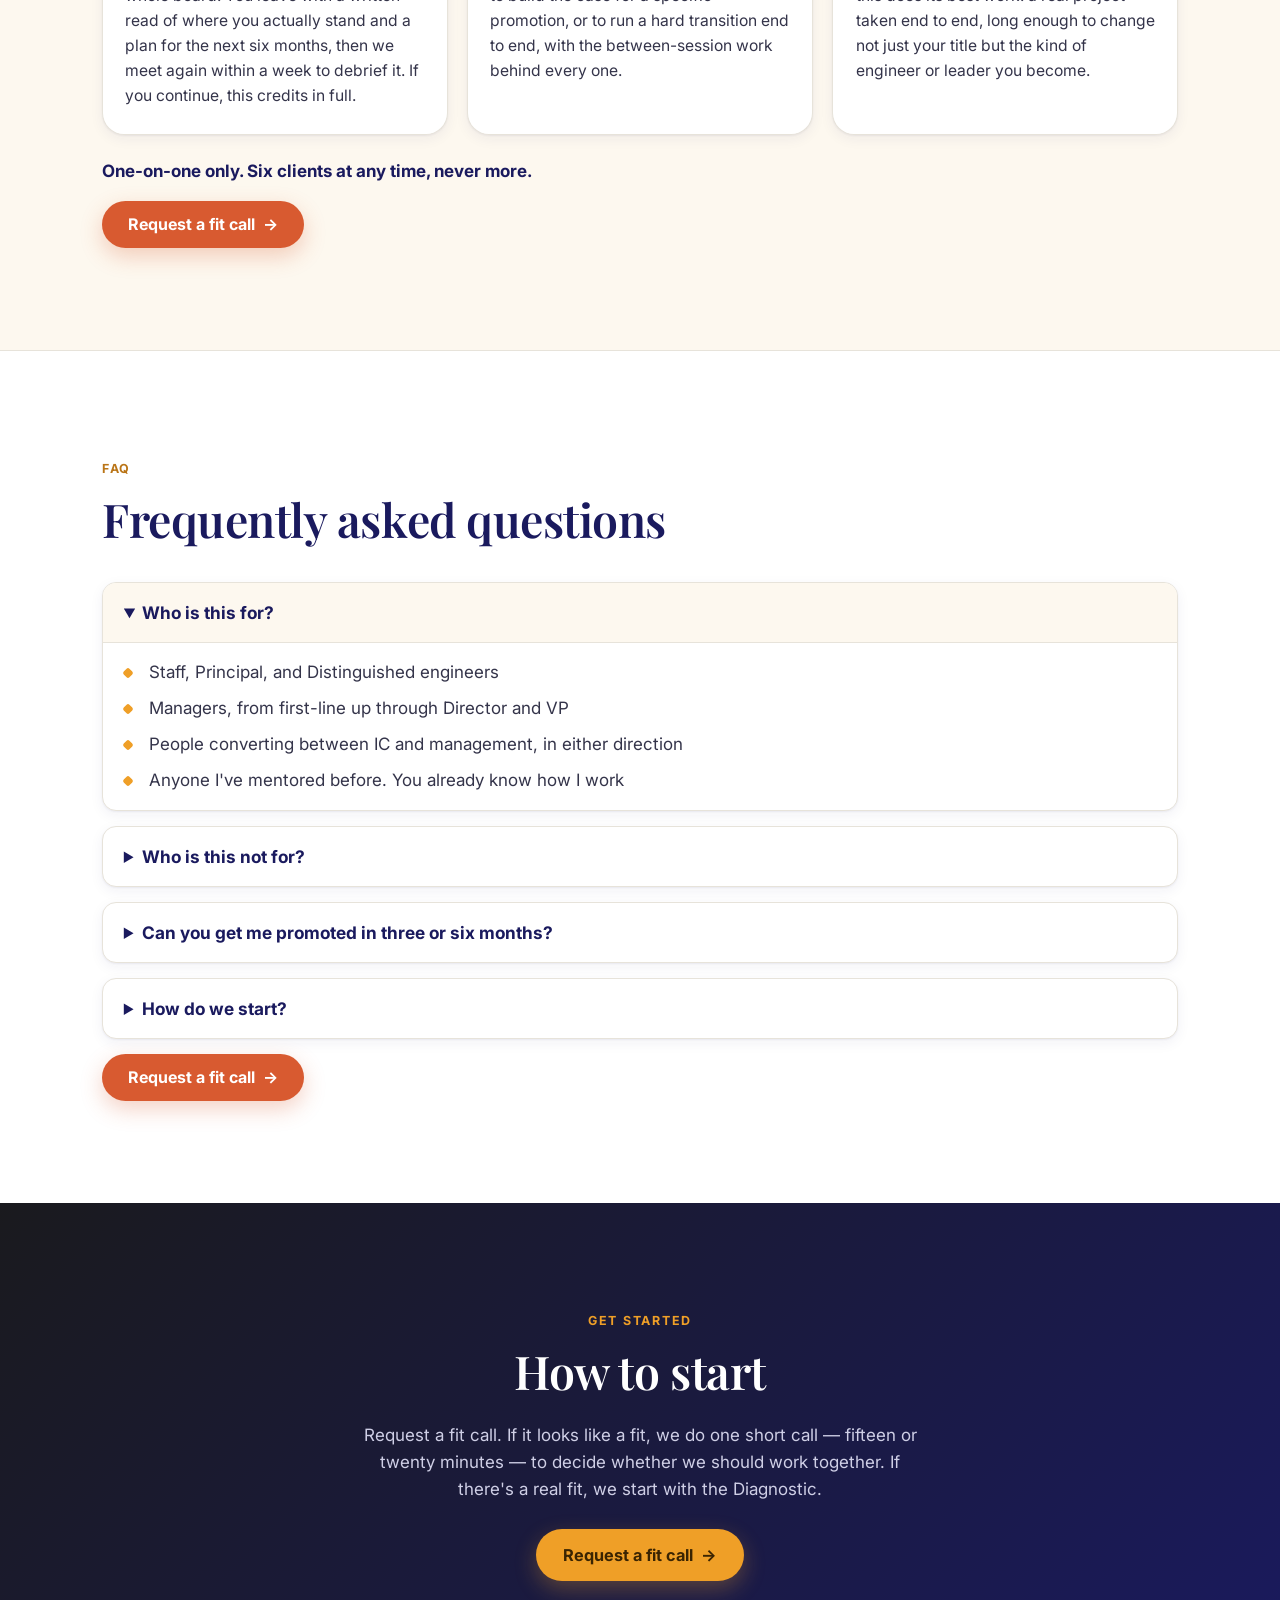
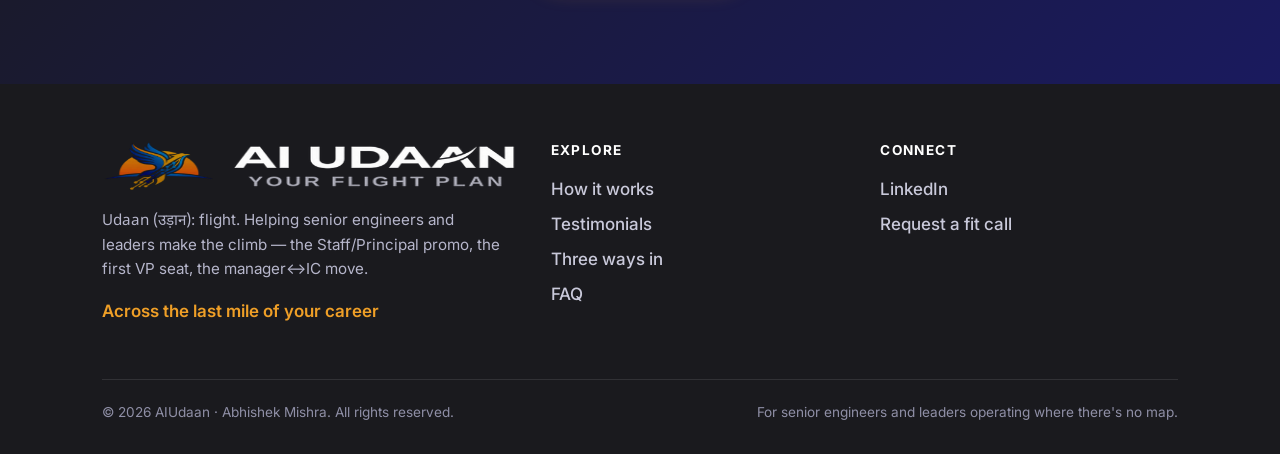
==== commit 222a765b: "Make the site actually indexable, and deepen the structured data The .htaccess still carried the lau" ====
--- a/index.html
+++ b/index.html
@@ -3,23 +3,37 @@
 <head>
   <meta charset="UTF-8" />
   <meta name="viewport" content="width=device-width, initial-scale=1.0" />
-  <meta name="robots" content="index, follow" />
+  <!-- max-image-preview:large opts the OG image into large thumbnails in Search
+       and Discover; the snippet/video limits keep Google from truncating. -->
+  <meta name="robots" content="index, follow, max-snippet:-1, max-image-preview:large, max-video-preview:-1" />
+  <meta name="googlebot" content="index, follow, max-snippet:-1, max-image-preview:large" />
   <title>AIUdaan — AI-Native Career Acceleration</title>
   <meta name="description" content="AI-native career acceleration for senior engineers and leaders operating where there's no map. We take your goal and run it like a project — the Staff/Principal promo, the first director or VP seat, the manager-to-IC move." />
-  <meta name="keywords" content="career coaching for engineers, tech career mentorship, Staff engineer promotion, Principal engineer promotion, Director promotion, VP promotion, engineering leadership coaching, manager to IC transition, IC to manager transition, executive coaching for tech leaders, AI-native career, AI career acceleration, FAANG career coach, Microsoft Google Meta mentor, senior engineer career plateau, promotion coaching, stakeholder management, career strategy, Abhishek Mishra, AIUdaan" />
+  <!-- Google ignores meta keywords (has since 2009); kept as a harmless hint for
+       other engines and internal search. Real ranking signals live in the page
+       copy, the headings and the JSON-LD below. -->
+  <meta name="keywords" content="career coaching for engineers, tech career mentorship, Staff engineer promotion, Principal engineer promotion, Distinguished engineer, Director promotion, VP promotion, engineering leadership coaching, manager to IC transition, IC to manager transition, executive coaching for tech leaders, AI-native career, AI career acceleration, FAANG career coach, big tech career coach, senior engineer career plateau, promotion coaching, promo packet review, stakeholder mapping, influence and visibility at work, technical strategy document, calibration and promo committee, career strategy, 1:1 career mentorship, Abhishek Mishra, AIUdaan, AI Udaan" />
+  <meta name="subject" content="AI-native career coaching for senior software engineers and engineering leaders" />
+  <meta name="coverage" content="Worldwide" />
   <meta name="author" content="Abhishek Mishra" />
   <link rel="canonical" href="https://aiudaan.ai/" />
 
   <!-- Open Graph / Social -->
   <meta property="og:type" content="website" />
+  <meta property="og:site_name" content="AIUdaan" />
+  <meta property="og:locale" content="en_US" />
   <meta property="og:url" content="https://aiudaan.ai/" />
   <meta property="og:title" content="AIUdaan — AI-Native Career Acceleration" />
   <meta property="og:description" content="For senior engineers and leaders operating where there's no map. We take your goal and run it like a project — the Staff/Principal promo, the first director or VP seat, the manager-to-IC move." />
   <meta property="og:image" content="https://aiudaan.ai/assets/img/og-image-your-flight-plan-v1.png" />
+  <meta property="og:image:width" content="1200" />
+  <meta property="og:image:height" content="630" />
+  <meta property="og:image:alt" content="AI Udaan — Your Flight Plan" />
   <meta name="twitter:card" content="summary_large_image" />
   <meta name="twitter:title" content="AIUdaan — AI-Native Career Acceleration" />
   <meta name="twitter:description" content="For senior engineers and leaders operating where there's no map. Hands-on career acceleration run like a project." />
   <meta name="twitter:image" content="https://aiudaan.ai/assets/img/og-image-your-flight-plan-v1.png" />
+  <meta name="twitter:image:alt" content="AI Udaan — Your Flight Plan" />
   <meta name="theme-color" content="#1A1A5E" />
 
   <!-- Icons / Manifest -->
@@ -35,30 +49,155 @@
 
   <link rel="stylesheet" href="assets/css/styles.css" />
 
-  <!-- Structured data -->
+  <!-- Structured data. One @graph so the site, the person behind it, the service
+       and the FAQ are cross-referenced by @id instead of parsed as four
+       unrelated islands — that is what lets Google resolve "AIUdaan" and
+       "Abhishek Mishra" to the same entity. -->
   <script type="application/ld+json">
   {
     "@context": "https://schema.org",
-    "@type": "ProfessionalService",
-    "name": "AIUdaan",
-    "url": "https://aiudaan.ai/",
-    "logo": "https://aiudaan.ai/assets/img/logo-primary.png",
-    "image": "https://aiudaan.ai/assets/img/og-image-your-flight-plan-v1.png",
-    "slogan": "For senior engineers and leaders operating where there's no map.",
-    "description": "AI-native career acceleration for senior engineers and leaders — Staff/Principal promotions, the first director or VP seat, and manager-to-IC moves. We take your goal and run it like a project: stakeholder maps, influence plans, strategy docs, and blunt feedback, week by week.",
-    "founder": {
-      "@type": "Person",
-      "name": "Abhishek Mishra",
-      "sameAs": "https://www.linkedin.com/in/abhishekkmishra/"
-    },
-    "email": "akmishra@ainativex.ai",
-    "sameAs": ["https://www.linkedin.com/in/abhishekkmishra/"],
-    "knowsAbout": ["Career coaching", "Engineering leadership", "Staff engineer promotion", "Principal engineer promotion", "Director and VP transitions", "Manager to IC transition", "AI-native engineering", "Stakeholder management", "Career strategy"],
-    "areaServed": "Worldwide",
-    "offers": [
-      { "@type": "Offer", "name": "Diagnostic", "price": "3000", "priceCurrency": "USD" },
-      { "@type": "Offer", "name": "Half Arc", "price": "14000", "priceCurrency": "USD" },
-      { "@type": "Offer", "name": "Full Arc", "price": "24000", "priceCurrency": "USD" }
+    "@graph": [
+      {
+        "@type": "WebSite",
+        "@id": "https://aiudaan.ai/#website",
+        "url": "https://aiudaan.ai/",
+        "name": "AIUdaan",
+        "alternateName": ["AI Udaan", "AIUdaan — Your Flight Plan"],
+        "description": "AI-native career acceleration for senior engineers and leaders.",
+        "inLanguage": "en",
+        "publisher": { "@id": "https://aiudaan.ai/#org" }
+      },
+      {
+        "@type": "WebPage",
+        "@id": "https://aiudaan.ai/#webpage",
+        "url": "https://aiudaan.ai/",
+        "name": "AIUdaan — AI-Native Career Acceleration",
+        "isPartOf": { "@id": "https://aiudaan.ai/#website" },
+        "about": { "@id": "https://aiudaan.ai/#org" },
+        "primaryImageOfPage": "https://aiudaan.ai/assets/img/og-image-your-flight-plan-v1.png",
+        "inLanguage": "en"
+      },
+      {
+        "@type": "Person",
+        "@id": "https://aiudaan.ai/#abhishek",
+        "name": "Abhishek Mishra",
+        "url": "https://aiudaan.ai/",
+        "image": "https://aiudaan.ai/assets/img/abhishek-mishra.webp",
+        "jobTitle": "Career coach and mentor for senior engineers and engineering leaders",
+        "description": "Engineering leader turned career coach. Has mentored 100+ engineers, managers, directors and partners at the largest tech companies through Staff and Principal promotions, first director and VP seats, and manager-to-IC moves.",
+        "worksFor": { "@id": "https://aiudaan.ai/#org" },
+        "sameAs": ["https://www.linkedin.com/in/abhishekkmishra/"],
+        "knowsAbout": [
+          "Staff engineer promotion", "Principal engineer promotion", "Distinguished engineer",
+          "Engineering management", "Director and VP transitions", "Manager to IC transition",
+          "Promotion packet and case building", "Stakeholder mapping", "Influence and visibility",
+          "Technical strategy documents", "AI-native engineering", "Career strategy"
+        ]
+      },
+      {
+        "@type": ["ProfessionalService", "Organization"],
+        "@id": "https://aiudaan.ai/#org",
+        "name": "AIUdaan",
+        "alternateName": "AI Udaan",
+        "url": "https://aiudaan.ai/",
+        "logo": {
+          "@type": "ImageObject",
+          "url": "https://aiudaan.ai/assets/img/logo-primary.png",
+          "width": 866,
+          "height": 174
+        },
+        "image": "https://aiudaan.ai/assets/img/og-image-your-flight-plan-v1.png",
+        "slogan": "For senior engineers and leaders operating where there's no map.",
+        "description": "AI-native career acceleration for senior engineers and leaders — Staff/Principal promotions, the first director or VP seat, and manager-to-IC moves. We take your goal and run it like a project: stakeholder maps, influence plans, strategy docs, and blunt feedback, week by week.",
+        "founder": { "@id": "https://aiudaan.ai/#abhishek" },
+        "employee": { "@id": "https://aiudaan.ai/#abhishek" },
+        "email": "akmishra@ainativex.ai",
+        "sameAs": ["https://www.linkedin.com/in/abhishekkmishra/"],
+        "serviceType": [
+          "Career coaching for software engineers",
+          "Engineering leadership coaching",
+          "Promotion coaching",
+          "Executive coaching for technology leaders",
+          "Technical career mentorship"
+        ],
+        "audience": {
+          "@type": "Audience",
+          "audienceType": "Senior software engineers, staff and principal engineers, engineering managers, directors and VPs of engineering"
+        },
+        "knowsAbout": ["Career coaching", "Engineering leadership", "Staff engineer promotion", "Principal engineer promotion", "Director and VP transitions", "Manager to IC transition", "AI-native engineering", "Stakeholder management", "Career strategy"],
+        "areaServed": { "@type": "Place", "name": "Worldwide" },
+        "availableLanguage": "English",
+        "priceRange": "$3,000–$24,000",
+        "hasOfferCatalog": {
+          "@type": "OfferCatalog",
+          "name": "Three ways in",
+          "itemListElement": [
+            {
+              "@type": "Offer",
+              "name": "Diagnostic",
+              "price": "3000",
+              "priceCurrency": "USD",
+              "description": "A short, intense read of where you actually stand and what is blocking the next step.",
+              "itemOffered": { "@type": "Service", "name": "Career diagnostic for senior engineers and leaders" }
+            },
+            {
+              "@type": "Offer",
+              "name": "Half Arc",
+              "price": "14000",
+              "priceCurrency": "USD",
+              "description": "A multi-month engagement to build the case, the artifacts and the stakeholder plan behind your goal.",
+              "itemOffered": { "@type": "Service", "name": "Half-arc career acceleration engagement" }
+            },
+            {
+              "@type": "Offer",
+              "name": "Full Arc",
+              "price": "24000",
+              "priceCurrency": "USD",
+              "description": "The full engagement, run week by week across the promotion or transition cycle.",
+              "itemOffered": { "@type": "Service", "name": "Full-arc career acceleration engagement" }
+            }
+          ]
+        }
+      },
+      {
+        "@type": "FAQPage",
+        "@id": "https://aiudaan.ai/#faq",
+        "isPartOf": { "@id": "https://aiudaan.ai/#webpage" },
+        "mainEntity": [
+          {
+            "@type": "Question",
+            "name": "Who is this for?",
+            "acceptedAnswer": {
+              "@type": "Answer",
+              "text": "Staff, Principal, and Distinguished engineers. Managers, from first-line up through Director and VP. People converting between IC and management, in either direction. And anyone I've mentored before — you already know how I work."
+            }
+          },
+          {
+            "@type": "Question",
+            "name": "Who is this not for?",
+            "acceptedAnswer": {
+              "@type": "Answer",
+              "text": "Anyone who wants interview cramming, a resume rewrite, or answers from a distance. Anyone who wants reassurance more than the truth — I give blunt feedback, and this only pays off if you can take it and act on it. Anyone looking for a light-touch monthly check-in: this is hands-on and asks real work of you between sessions."
+            }
+          },
+          {
+            "@type": "Question",
+            "name": "Can you get me promoted in three or six months?",
+            "acceptedAnswer": {
+              "@type": "Answer",
+              "text": "No. Senior promos run on a 12 to 18 month cycle you don't fully control: calibration windows, committee, your skip's capital, budget. What you do control is the case, the stakeholder map, the visible project, and the skill that closes the gap. In three to six months you won't be handed a title — you'll be on the path, visibly running the case, with skills and momentum that outlast our last session."
+            }
+          },
+          {
+            "@type": "Question",
+            "name": "How do we start?",
+            "acceptedAnswer": {
+              "@type": "Answer",
+              "text": "Request a fit call. If it looks like a fit, we do one short call — fifteen or twenty minutes — to decide whether we should work together. If there's a real fit, we start with the Diagnostic."
+            }
+          }
+        ]
+      }
     ]
   }
   </script>
@@ -83,8 +222,11 @@
         <!-- The horizontal lockup needs ~150px even at its smallest; below 370px
              that crowds out the nav CTA, so the phoenix mark stands in. -->
         <picture>
-          <source media="(max-width: 370px)" srcset="assets/img/icon.png" />
-          <img src="assets/img/logo-primary.png" alt="AI Udaan — Your Flight Plan" />
+          <source media="(max-width: 370px)" srcset="assets/img/icon.png" width="244" height="166" />
+          <!-- Intrinsic dimensions give the browser the aspect ratio before the
+               file lands, so the header doesn't reflow on load (CLS). -->
+          <img src="assets/img/logo-primary.png" alt="AI Udaan — Your Flight Plan"
+               width="866" height="174" decoding="async" />
         </picture>
       </a>
 
@@ -250,7 +392,7 @@
             <h3 class="tcard-title">He changed my trajectory, not just my title</h3>
             <p class="tcard-name">
               Mahesh Kshirsagar
-              <a class="li-pill" href="https://www.linkedin.com/in/maheshkshirsagar/"
+              <a class="linkedin-pill" href="https://www.linkedin.com/in/maheshkshirsagar/"
                  target="_blank" rel="noopener"
                  aria-label="Mahesh Kshirsagar on LinkedIn">
                 <svg viewBox="0 0 24 24" aria-hidden="true" focusable="false"><use href="#li-mark"></use></svg>
@@ -281,7 +423,7 @@
             <h3 class="tcard-title">From scattered energy to real direction</h3>
             <p class="tcard-name">
               Arpita Saha
-              <a class="li-pill" href="https://www.linkedin.com/in/arpitas/"
+              <a class="linkedin-pill" href="https://www.linkedin.com/in/arpitas/"
                  target="_blank" rel="noopener"
                  aria-label="Arpita Saha on LinkedIn">
                 <svg viewBox="0 0 24 24" aria-hidden="true" focusable="false"><use href="#li-mark"></use></svg>
@@ -317,7 +459,7 @@
             <h3 class="tcard-title">The confidence to move from manager back to IC</h3>
             <p class="tcard-name">
               Pei Lu
-              <a class="li-pill" href="https://www.linkedin.com/in/peilu/"
+              <a class="linkedin-pill" href="https://www.linkedin.com/in/peilu/"
                  target="_blank" rel="noopener"
                  aria-label="Pei Lu on LinkedIn">
                 <svg viewBox="0 0 24 24" aria-hidden="true" focusable="false"><use href="#li-mark"></use></svg>
@@ -349,7 +491,7 @@
             <h3 class="tcard-title">From doing the work to loving the field</h3>
             <p class="tcard-name">
               Karen Zhou
-              <a class="li-pill" href="https://www.linkedin.com/in/karenzhou0/"
+              <a class="linkedin-pill" href="https://www.linkedin.com/in/karenzhou0/"
                  target="_blank" rel="noopener"
                  aria-label="Karen Zhou on LinkedIn">
                 <svg viewBox="0 0 24 24" aria-hidden="true" focusable="false"><use href="#li-mark"></use></svg>
@@ -380,7 +522,7 @@
             <h3 class="tcard-title">He mapped what I couldn't see</h3>
             <p class="tcard-name">
               Brijesh Warrier
-              <a class="li-pill" href="https://www.linkedin.com/in/brijeshwarrier/"
+              <a class="linkedin-pill" href="https://www.linkedin.com/in/brijeshwarrier/"
                  target="_blank" rel="noopener"
                  aria-label="Brijesh Warrier on LinkedIn">
                 <svg viewBox="0 0 24 24" aria-hidden="true" focusable="false"><use href="#li-mark"></use></svg>
@@ -544,7 +686,8 @@
     <div class="container">
       <div class="footer-grid">
         <div>
-          <img class="flogo" src="assets/img/logo-dark.png" alt="AI Udaan — Your Flight Plan" />
+          <img class="flogo" src="assets/img/logo-dark.png" alt="AI Udaan — Your Flight Plan"
+               width="866" height="174" loading="lazy" decoding="async" />
           <p class="udaan-note">
             <span class="dev">Udaan (उड़ान)</span>: flight. Helping senior engineers
             and leaders make the climb — the Staff/Principal promo, the first VP seat,
--- a/assets/css/styles.css
+++ b/assets/css/styles.css
@@ -269,17 +269,9 @@
   margin: 0 0 .95rem; font-size: .92rem; font-weight: 700;
   color: var(--deep-amber); letter-spacing: .02em;
 }
-.li-pill {
-  display: inline-flex; align-items: center; gap: .35rem;
-  padding: .24rem .68rem; border: 1px solid var(--line); border-radius: 999px;
-  background: #fff; color: var(--navy); font-size: .82rem; font-weight: 700;
-  line-height: 1.4; white-space: nowrap; box-shadow: var(--shadow-sm);
-  transition: border-color .15s ease, box-shadow .15s ease;
-}
-.li-pill svg { width: 15px; height: 15px; fill: #0A66C2; flex: none; }
-.li-pill:hover, .li-pill:focus-visible {
-  text-decoration: none; border-color: #0A66C2; box-shadow: var(--shadow-md);
-}
+/* Same pill as the hero, but the mark keeps LinkedIn blue against the white card. */
+.tcard .linkedin-pill { white-space: nowrap; box-shadow: var(--shadow-sm); }
+.tcard .linkedin-pill svg { width: 15px; height: 15px; fill: #0A66C2; }
 .svg-defs { position: absolute; width: 0; height: 0; overflow: hidden; }
 .tcard .quote { font-size: 1rem; color: #2c2c44; margin: 0; font-style: italic; }
 
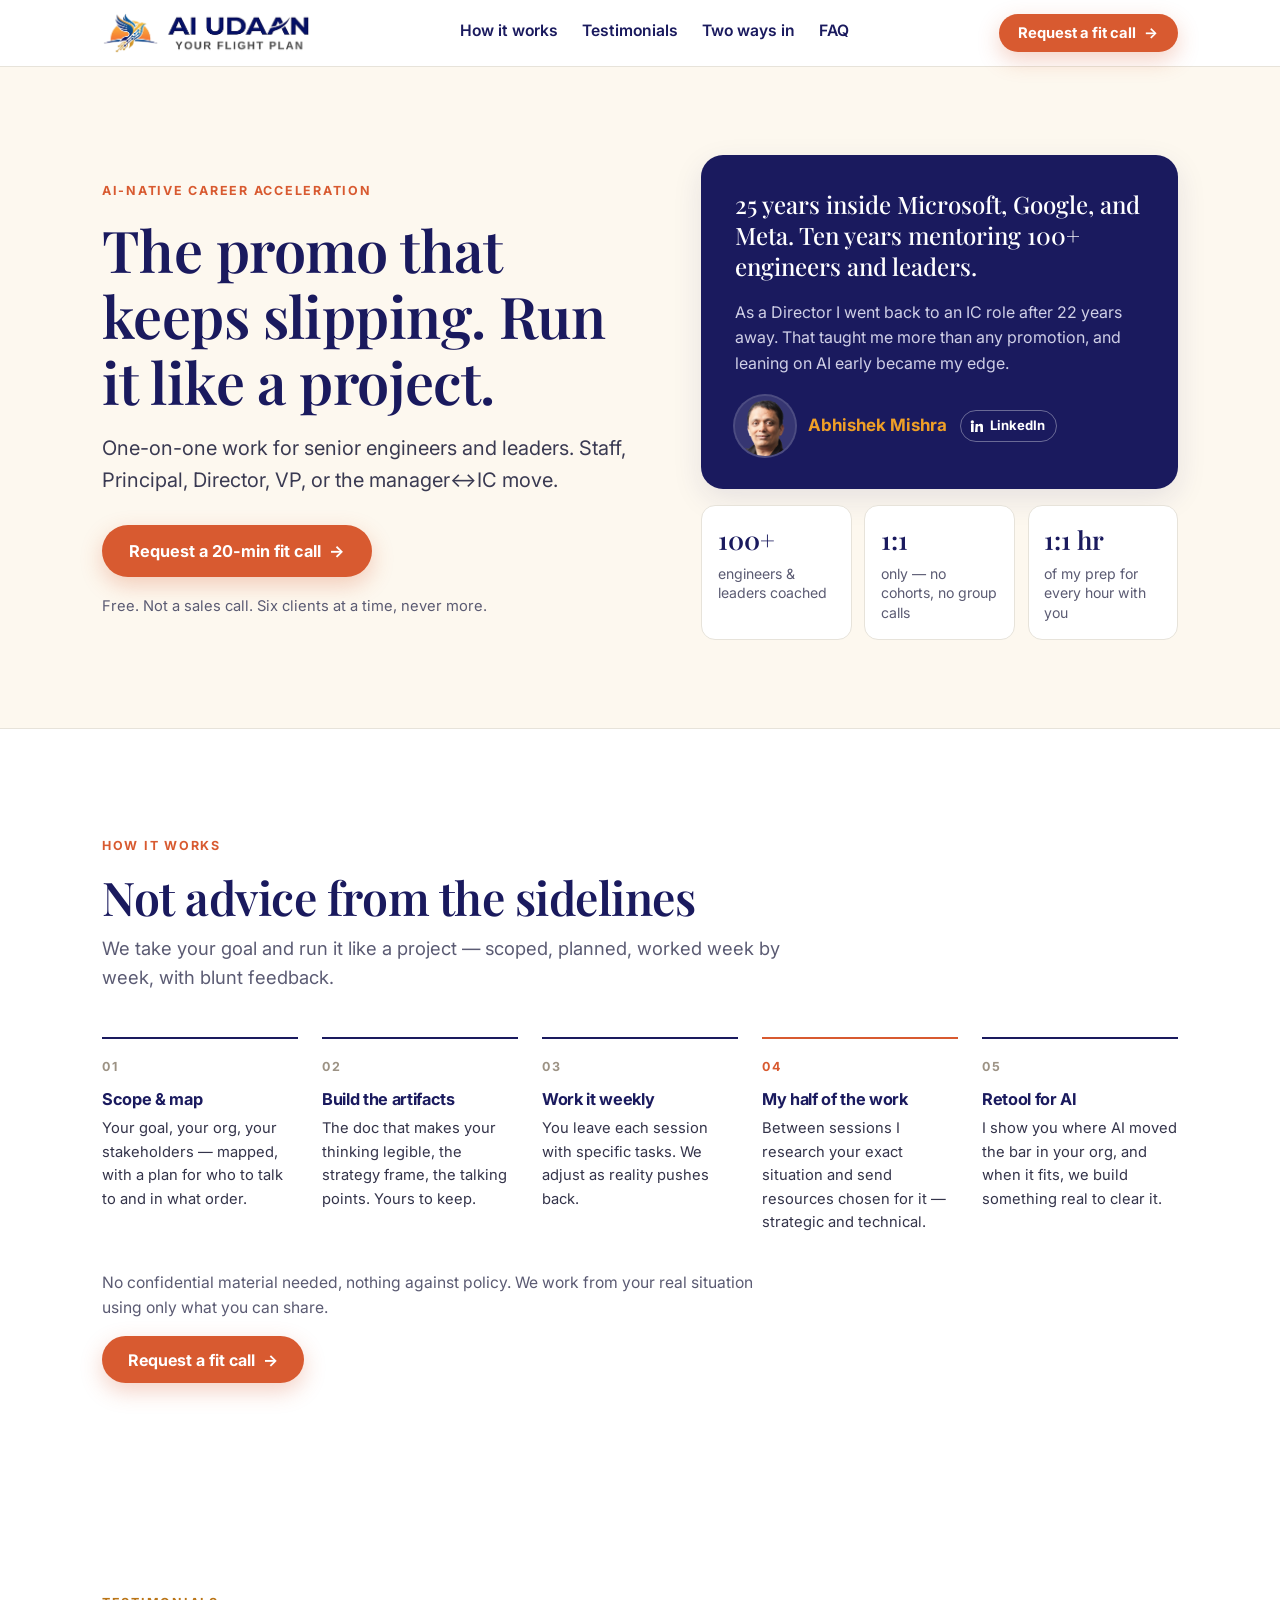
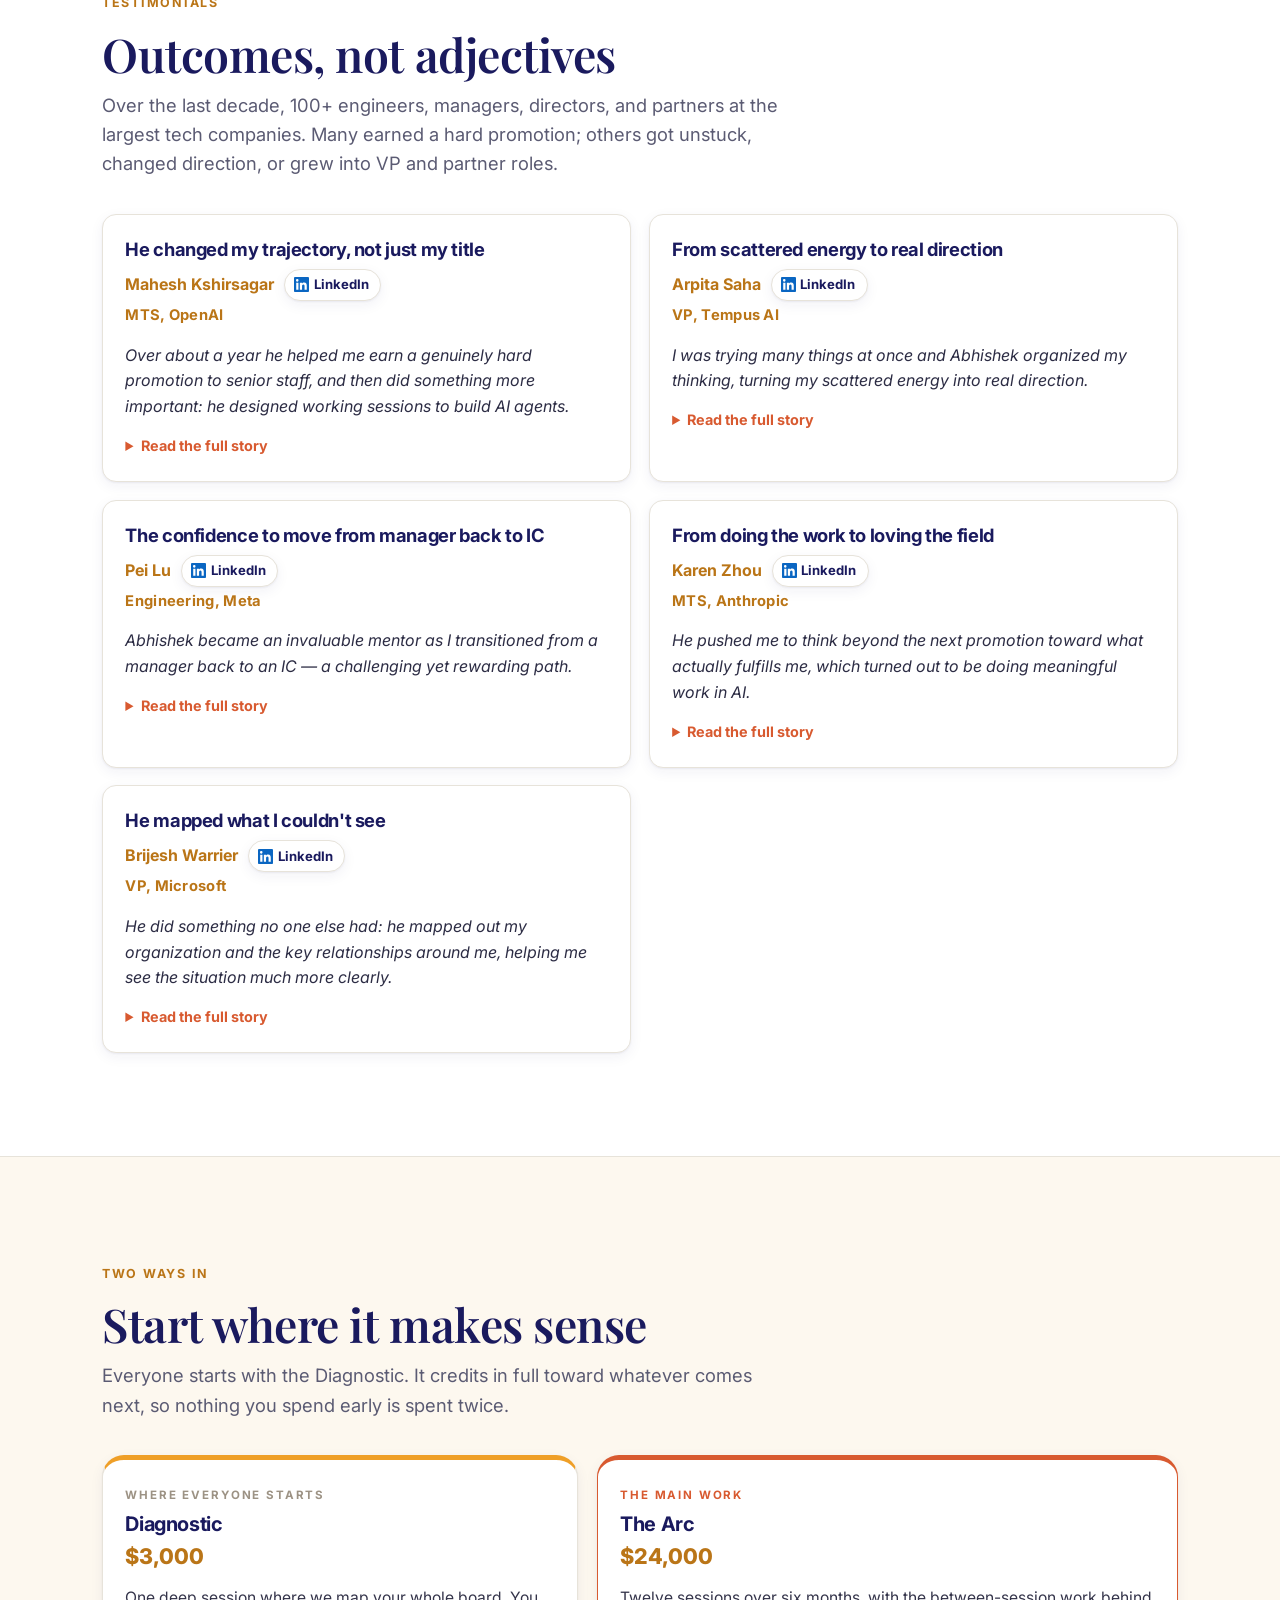
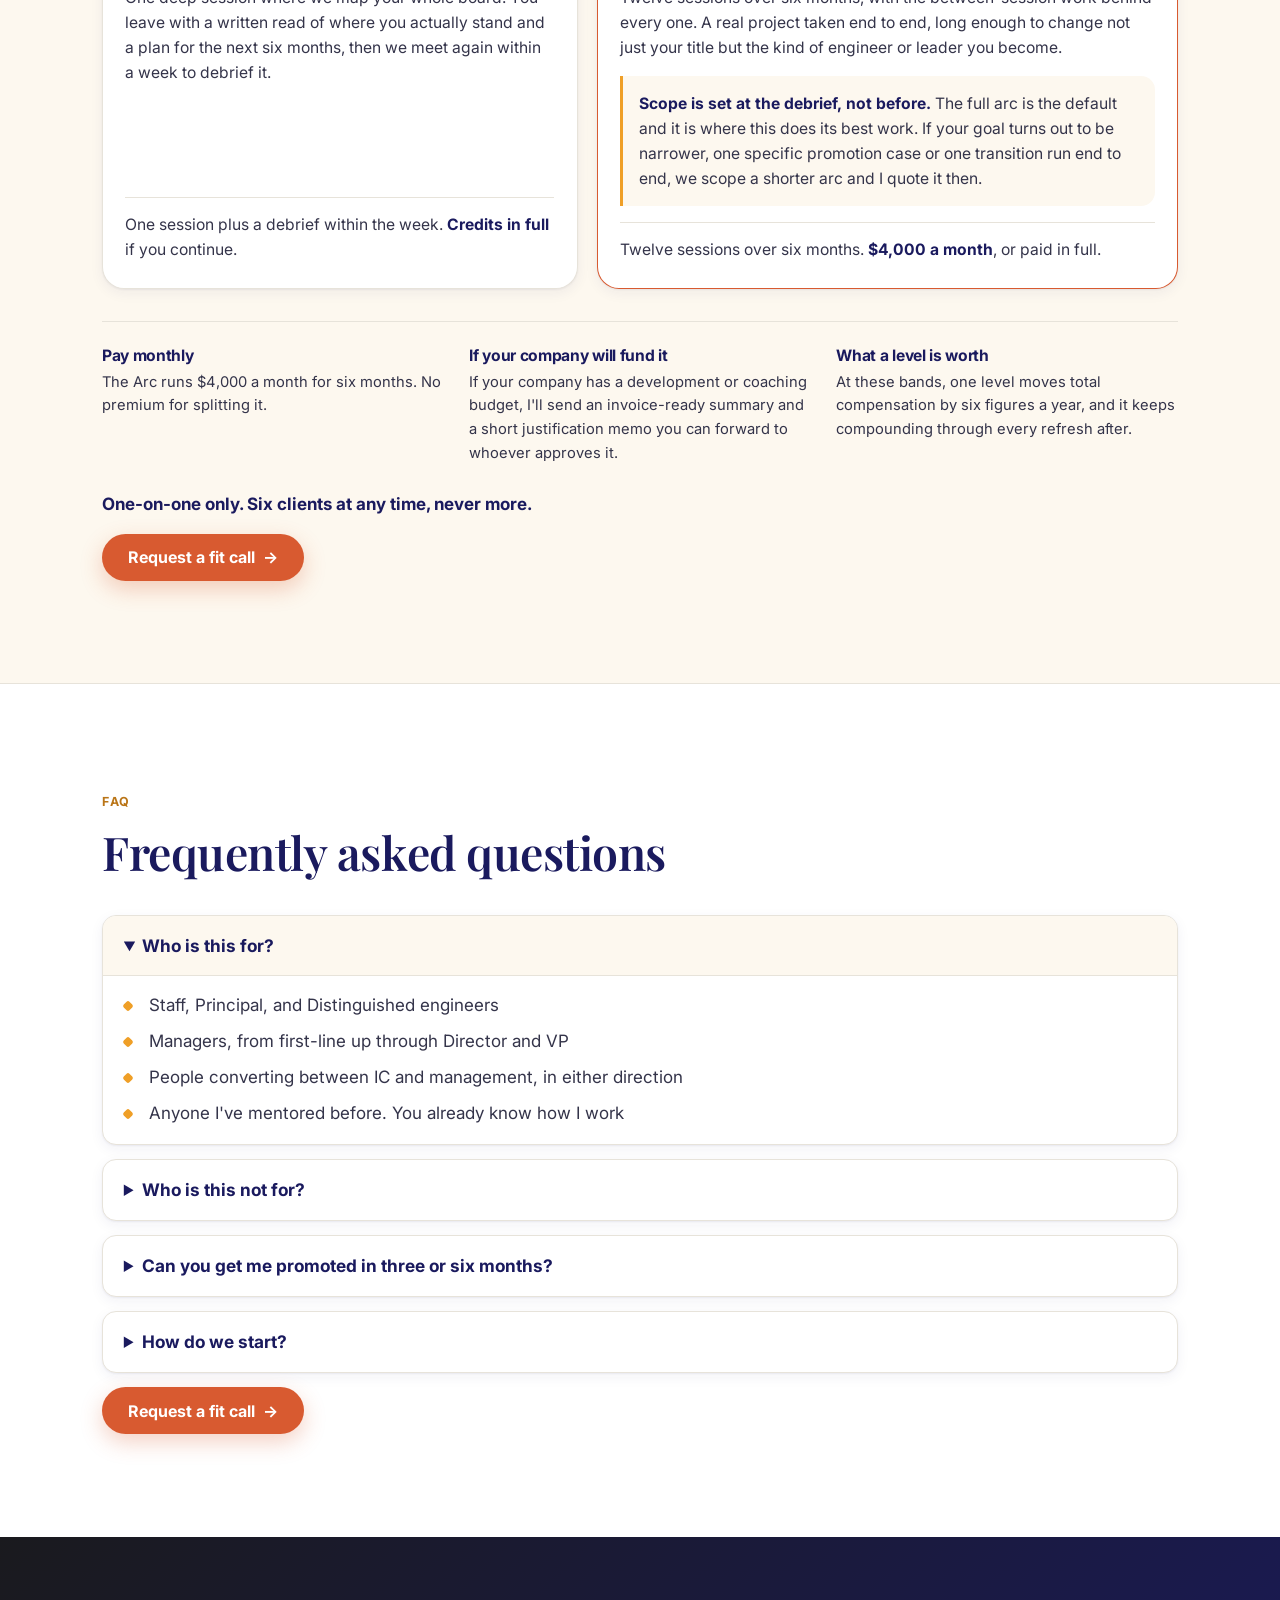
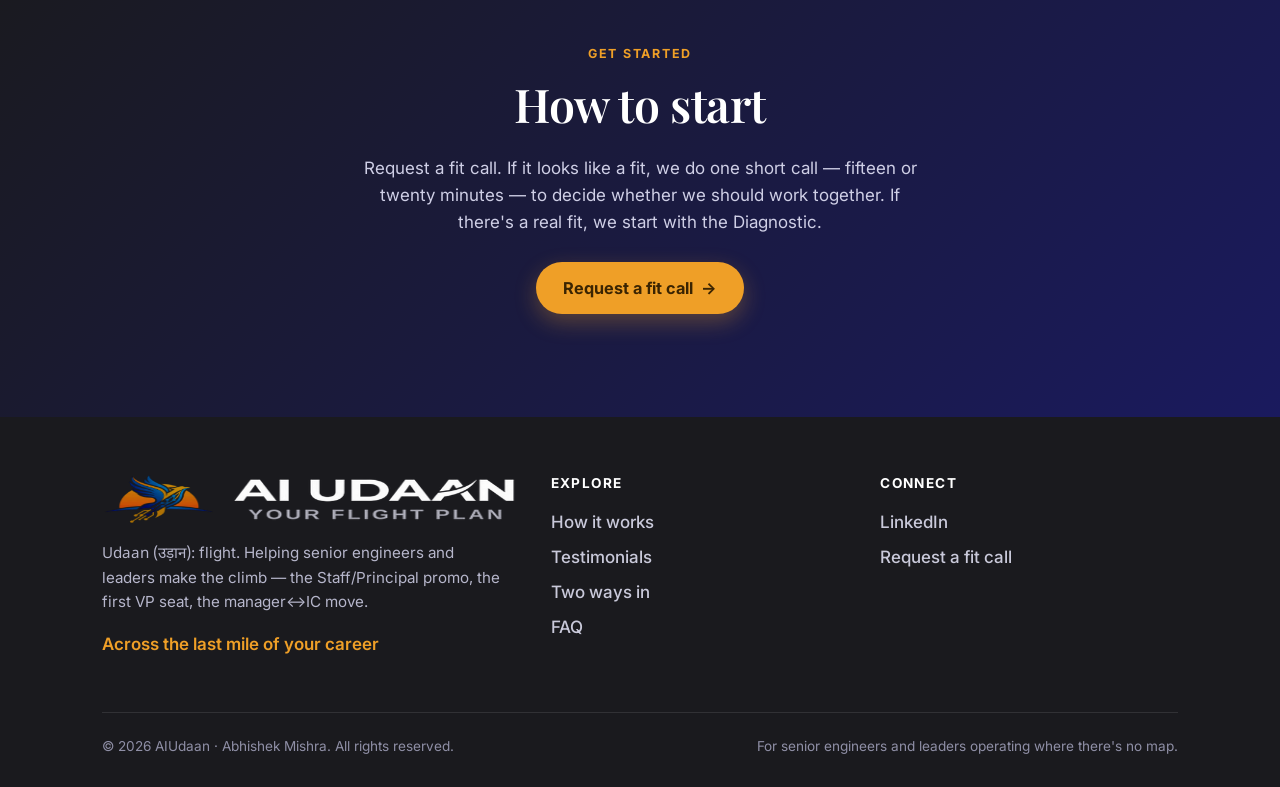
==== commit 0e633c9b: "Cut the offerings section down to two ways in The middle tier is gone. Everyone now starts with the " ====
--- a/index.html
+++ b/index.html
@@ -130,31 +130,23 @@
         "priceRange": "$3,000–$24,000",
         "hasOfferCatalog": {
           "@type": "OfferCatalog",
-          "name": "Three ways in",
+          "name": "Two ways in",
           "itemListElement": [
             {
               "@type": "Offer",
               "name": "Diagnostic",
               "price": "3000",
               "priceCurrency": "USD",
-              "description": "A short, intense read of where you actually stand and what is blocking the next step.",
+              "description": "A short, intense read of where you actually stand and what is blocking the next step. Credits in full toward whatever comes next.",
               "itemOffered": { "@type": "Service", "name": "Career diagnostic for senior engineers and leaders" }
             },
             {
               "@type": "Offer",
-              "name": "Half Arc",
-              "price": "14000",
-              "priceCurrency": "USD",
-              "description": "A multi-month engagement to build the case, the artifacts and the stakeholder plan behind your goal.",
-              "itemOffered": { "@type": "Service", "name": "Half-arc career acceleration engagement" }
-            },
-            {
-              "@type": "Offer",
-              "name": "Full Arc",
+              "name": "The Arc",
               "price": "24000",
               "priceCurrency": "USD",
-              "description": "The full engagement, run week by week across the promotion or transition cycle.",
-              "itemOffered": { "@type": "Service", "name": "Full-arc career acceleration engagement" }
+              "description": "Twelve sessions over six months, run week by week across the promotion or transition cycle.",
+              "itemOffered": { "@type": "Service", "name": "Career acceleration engagement" }
             }
           ]
         }
@@ -233,7 +225,7 @@
       <nav class="nav-links" id="navLinks" aria-label="Sections">
         <a href="#pitch">How it works</a>
         <a href="#testimonials">Testimonials</a>
-        <a href="#ways">Three ways in</a>
+        <a href="#ways">Two ways in</a>
         <a href="#faq">FAQ</a>
       </nav>
 
@@ -554,45 +546,75 @@
       </div>
     </section>
 
-    <!-- ===================== THREE WAYS IN ===================== -->
+    <!-- ===================== TWO WAYS IN ===================== -->
     <section class="section section--tint" id="ways">
       <div class="container">
         <header class="section-head">
-          <span class="eyebrow">Three ways in</span>
+          <span class="eyebrow">Two ways in</span>
           <h2>Start where it makes sense</h2>
           <p class="lead">
-            Every engagement credits forward, so if you begin small and go deeper,
-            what you've already paid comes with you.
+            Everyone starts with the Diagnostic. It credits in full toward
+            whatever comes next, so nothing you spend early is spent twice.
           </p>
         </header>
 
+        <!-- Diagnostic first in source order so it leads the stack on mobile;
+             the Arc takes the wider column on desktop as the primary option. -->
         <div class="plans">
           <div class="plan">
+            <span class="plan-tag">Where everyone starts</span>
             <h3>Diagnostic</h3>
             <p class="price">$3,000</p>
             <p>
               One deep session where we map your whole board. You leave with a
               written read of where you actually stand and a plan for the next six
-              months, then we meet again within a week to debrief it. If you
-              continue, this credits in full.
+              months, then we meet again within a week to debrief it.
+            </p>
+            <p class="plan-foot">
+              One session plus a debrief within the week.
+              <strong>Credits in full</strong> if you continue.
             </p>
           </div>
-          <div class="plan">
-            <h3>Half Arc</h3>
-            <p class="price">$14,000</p>
-            <p>
-              Six sessions over three months. Enough to build the case for a
-              specific promotion, or to run a hard transition end to end, with the
-              between-session work behind every one.
+          <div class="plan plan--arc">
+            <span class="plan-tag">The main work</span>
+            <h3>The Arc</h3>
+            <p class="price">$24,000</p>
+            <p>
+              Twelve sessions over six months, with the between-session work behind
+              every one. A real project taken end to end, long enough to change not
+              just your title but the kind of engineer or leader you become.
+            </p>
+            <p class="plan-note">
+              <strong>Scope is set at the debrief, not before.</strong> The full arc
+              is the default and it is where this does its best work. If your goal
+              turns out to be narrower, one specific promotion case or one
+              transition run end to end, we scope a shorter arc and I quote it then.
+            </p>
+            <p class="plan-foot">
+              Twelve sessions over six months. <strong>$4,000 a month</strong>, or
+              paid in full.
             </p>
           </div>
-          <div class="plan plan--full">
-            <h3>Full Arc</h3>
-            <p class="price">$24,000</p>
-            <p>
-              Twelve sessions over six months. Where this does its best work: a
-              real project taken end to end, long enough to change not just your
-              title but the kind of engineer or leader you become.
+        </div>
+
+        <div class="practical">
+          <div class="practical-item">
+            <h3>Pay monthly</h3>
+            <p>The Arc runs $4,000 a month for six months. No premium for splitting it.</p>
+          </div>
+          <div class="practical-item">
+            <h3>If your company will fund it</h3>
+            <p>
+              If your company has a development or coaching budget, I'll send an
+              invoice-ready summary and a short justification memo you can forward
+              to whoever approves it.
+            </p>
+          </div>
+          <div class="practical-item">
+            <h3>What a level is worth</h3>
+            <p>
+              At these bands, one level moves total compensation by six figures a
+              year, and it keeps compounding through every refresh after.
             </p>
           </div>
         </div>
@@ -699,7 +721,7 @@
           <h4>Explore</h4>
           <a href="#pitch">How it works</a>
             <a href="#testimonials">Testimonials</a>
-          <a href="#ways">Three ways in</a>
+          <a href="#ways">Two ways in</a>
           <a href="#faq">FAQ</a>
         </div>
         <div class="footer-col">
--- a/assets/css/styles.css
+++ b/assets/css/styles.css
@@ -220,18 +220,50 @@
 .how-step h3 { margin-bottom: .55rem; font-size: 1.02rem; }
 .how-step p { margin: 0; color: #34344a; font-size: .92rem; }
 
-/* ---------- Plans (Three ways in) ---------- */
-.plans { display: grid; grid-template-columns: repeat(3, 1fr); gap: 1.2rem; margin: 1.8rem 0 1.4rem; }
+/* ---------- Plans (Two ways in) ---------- */
+/* The Arc takes the wider column so it reads as the primary option; both cards
+   stretch to the same height and their footer lines sit on the bottom edge. */
+.plans { display: grid; grid-template-columns: 45fr 55fr; gap: 1.2rem; margin: 1.8rem 0 1.4rem; }
 .plan {
+  display: flex; flex-direction: column;
   background: #fff; border: 1px solid var(--line); border-top: 5px solid var(--amber);
   border-radius: var(--radius-lg); padding: 1.6rem 1.4rem; box-shadow: var(--shadow-sm);
   transition: transform .18s ease, box-shadow .18s ease;
 }
 .plan:hover { transform: translateY(-4px); box-shadow: var(--shadow-md); }
-.plan--full { border-top-color: var(--coral); }
+.plan--arc { border: 1px solid var(--coral); border-top: 5px solid var(--coral); }
+.plan-tag {
+  display: block; margin-bottom: .55rem;
+  font-size: .72rem; font-weight: 700; letter-spacing: .16em; text-transform: uppercase; color: var(--num);
+}
+.plan--arc .plan-tag { color: var(--coral); }
 .plan h3 { margin-bottom: .2rem; }
 .plan .price { font-size: 1.35rem; font-weight: 800; color: var(--deep-amber); margin-bottom: .7rem; }
-.plan p:last-child { margin-bottom: 0; color: #34344a; font-size: .98rem; }
+.plan p { color: #34344a; font-size: .98rem; }
+/* Nested aside inside the Arc card: tinted panel with a left accent rule. */
+.plan-note {
+  margin: 0 0 1rem; padding: .9rem 1rem;
+  background: var(--cream-soft); border-left: 3px solid var(--amber);
+  border-radius: 0 var(--radius) var(--radius) 0; font-size: .92rem;
+}
+.plan-note strong { color: var(--navy); }
+/* margin-top:auto pins the footer line to the bottom of the equal-height card.
+   The gap above the hairline comes from the previous paragraph's own margin,
+   which flex keeps intact, so the line never crowds the body copy. */
+.plan-foot {
+  margin: 0; margin-top: auto; padding-top: .9rem; border-top: 1px solid var(--line);
+  font-size: .9rem; color: var(--muted);
+}
+.plan-foot strong { color: var(--navy); }
+
+/* ---------- Practical strip under the plans ---------- */
+.practical {
+  display: grid; grid-template-columns: repeat(3, 1fr); gap: 1.6rem;
+  margin: 2rem 0 1.6rem; padding-top: 1.6rem; border-top: 1px solid var(--line);
+}
+.practical-item h3 { margin-bottom: .35rem; font-size: .98rem; font-weight: 700; }
+.practical-item p { margin: 0; color: #34344a; font-size: .92rem; }
+
 .plans-note { font-weight: 700; color: var(--navy); }
 
 /* ---------- FAQ ---------- */
@@ -334,7 +366,8 @@
 }
 @media (max-width: 560px) {
   body { font-size: 16px; }
-  .tcards, .footer-grid, .how-grid { grid-template-columns: 1fr; }
+  .tcards, .footer-grid, .how-grid, .practical { grid-template-columns: 1fr; }
+  .practical { gap: 1.4rem; }
   .how-grid { gap: 1.5rem; margin-top: 2rem; }
   .brand img { height: 34px; }
   /* Below 370px the markup swaps in the icon-only mark (see index.html). */
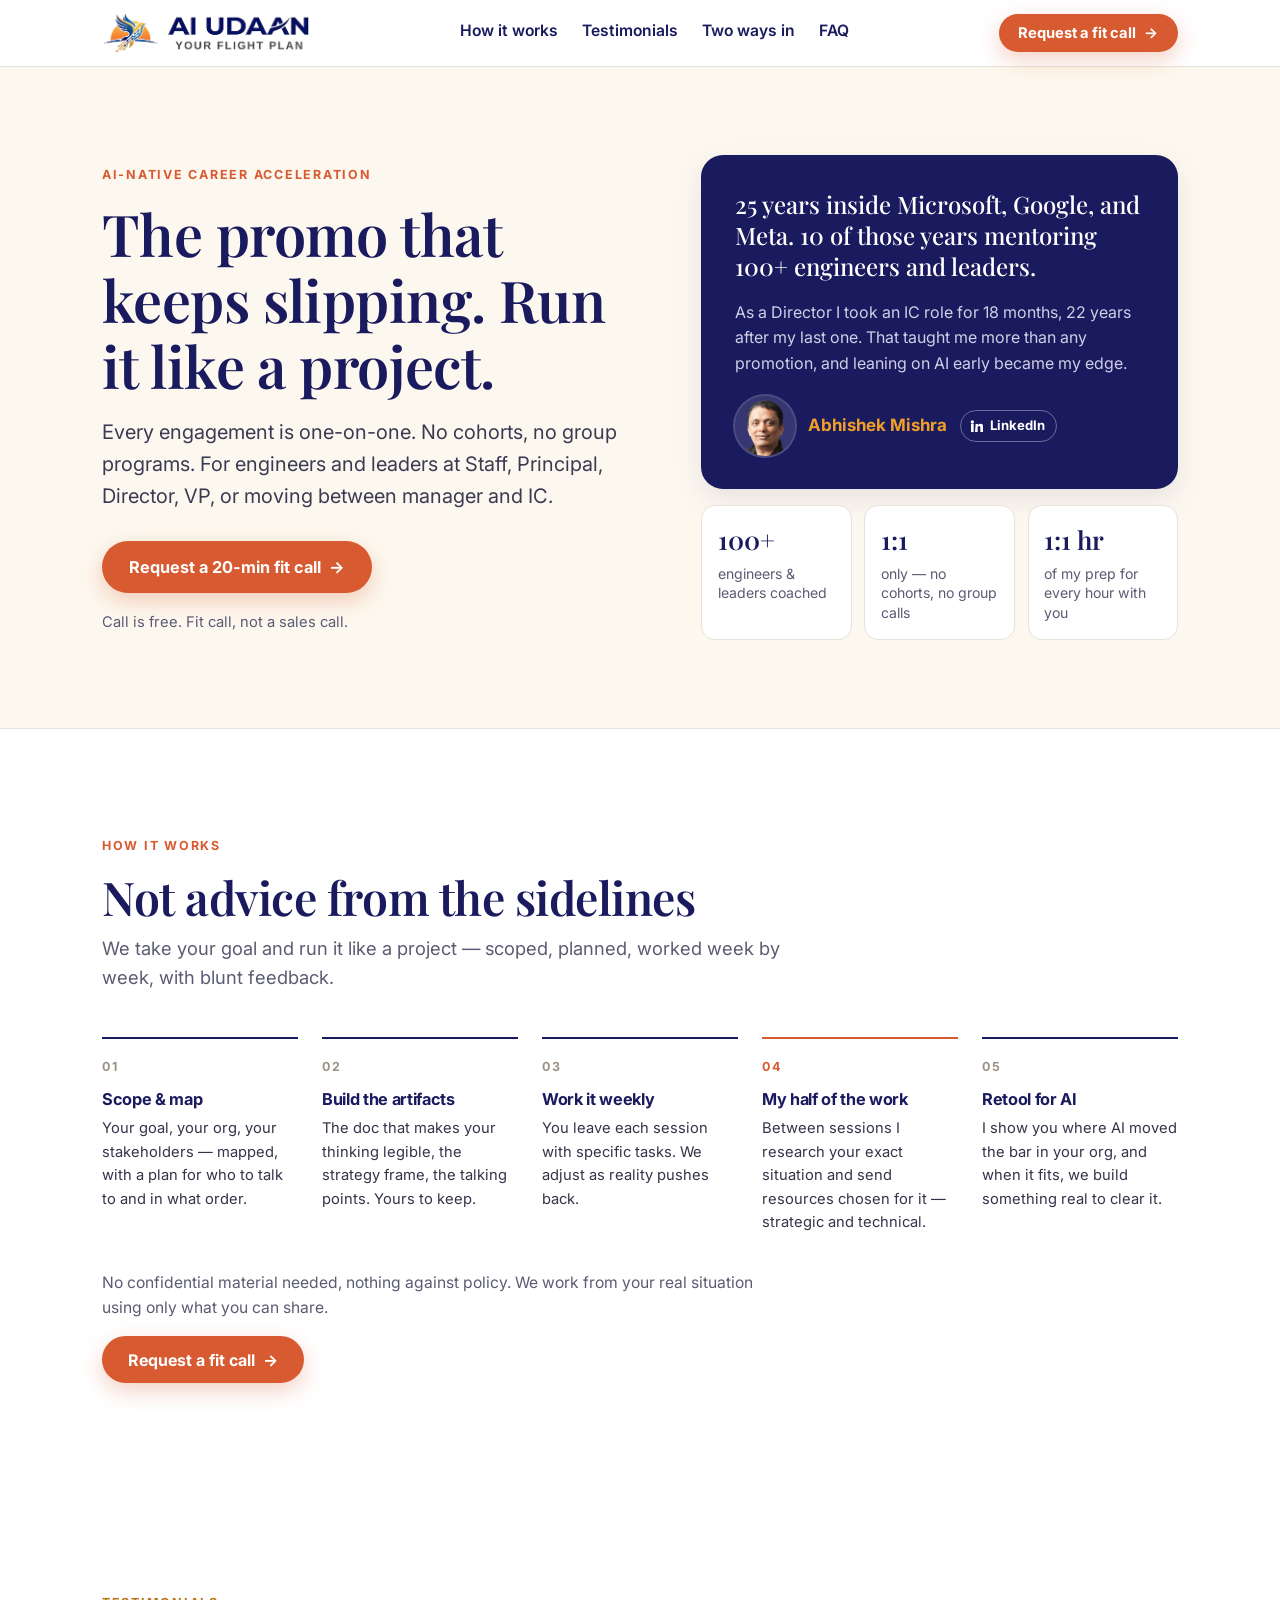
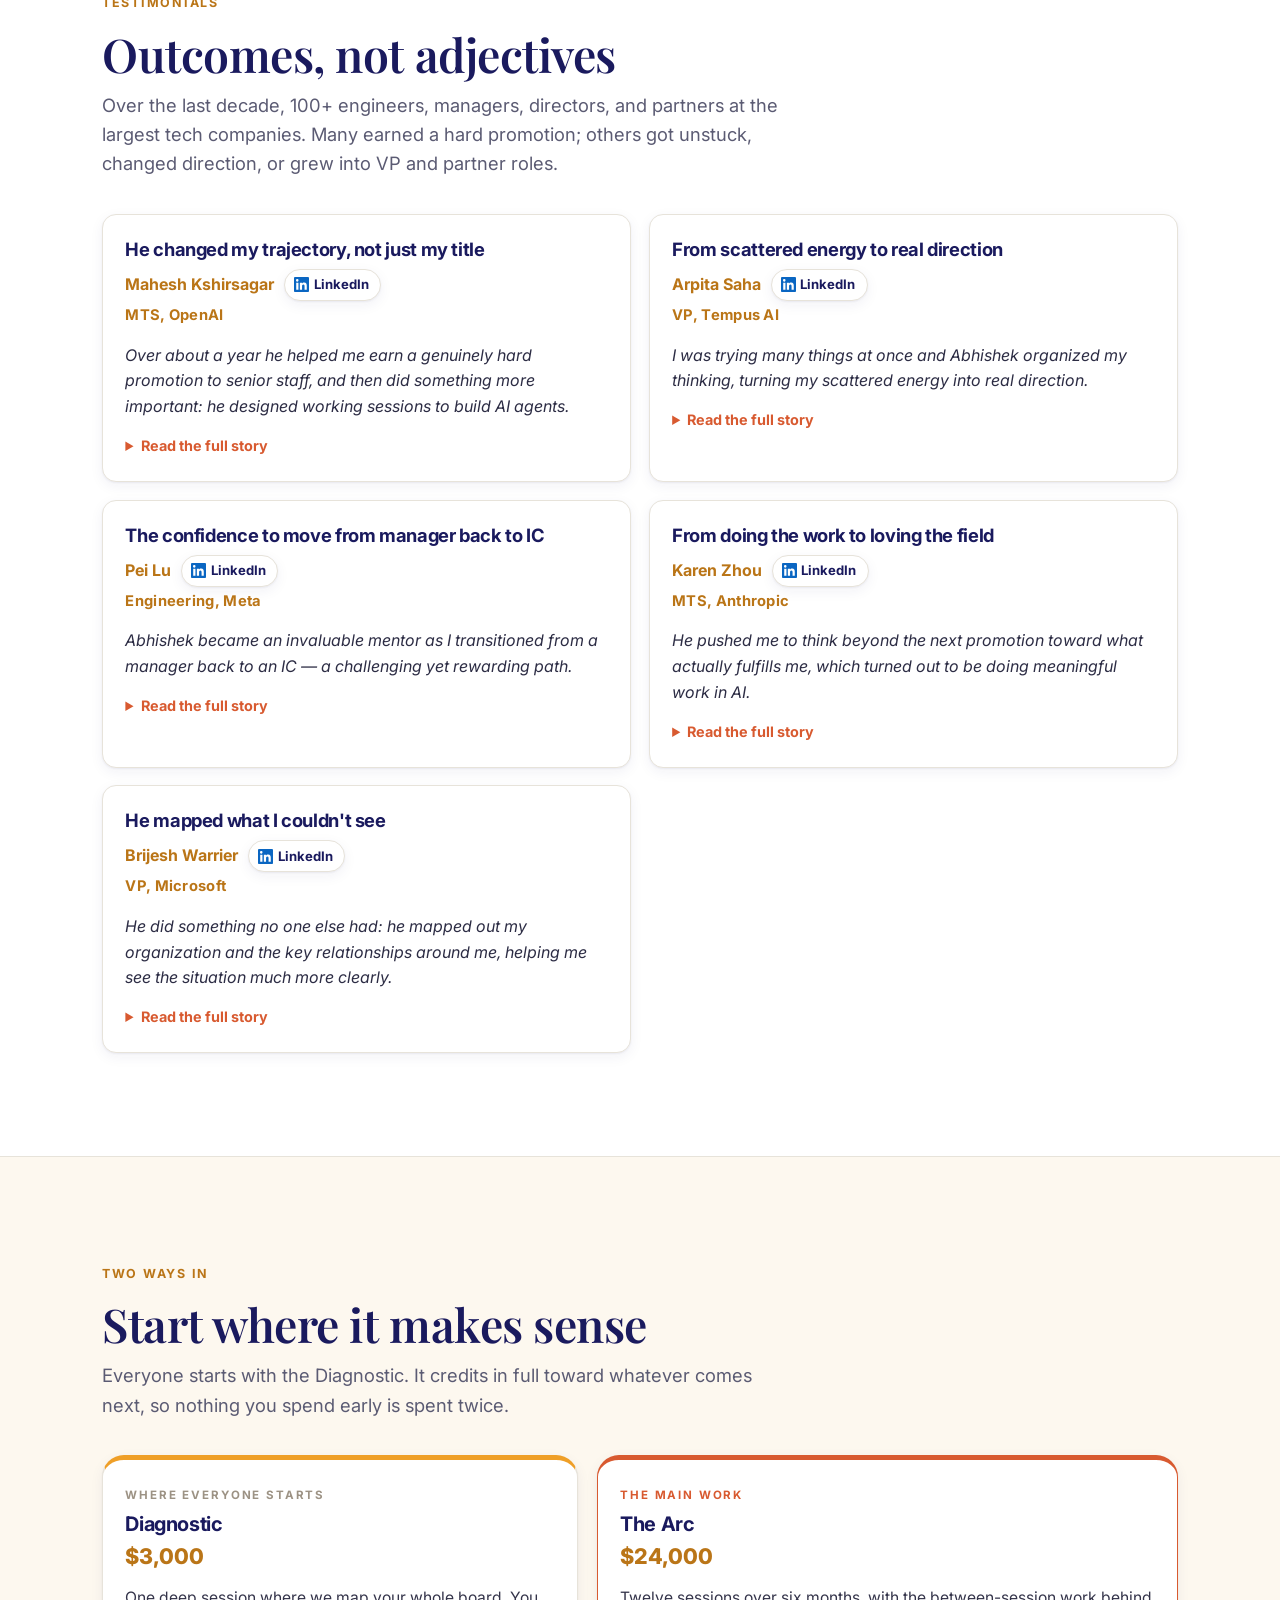
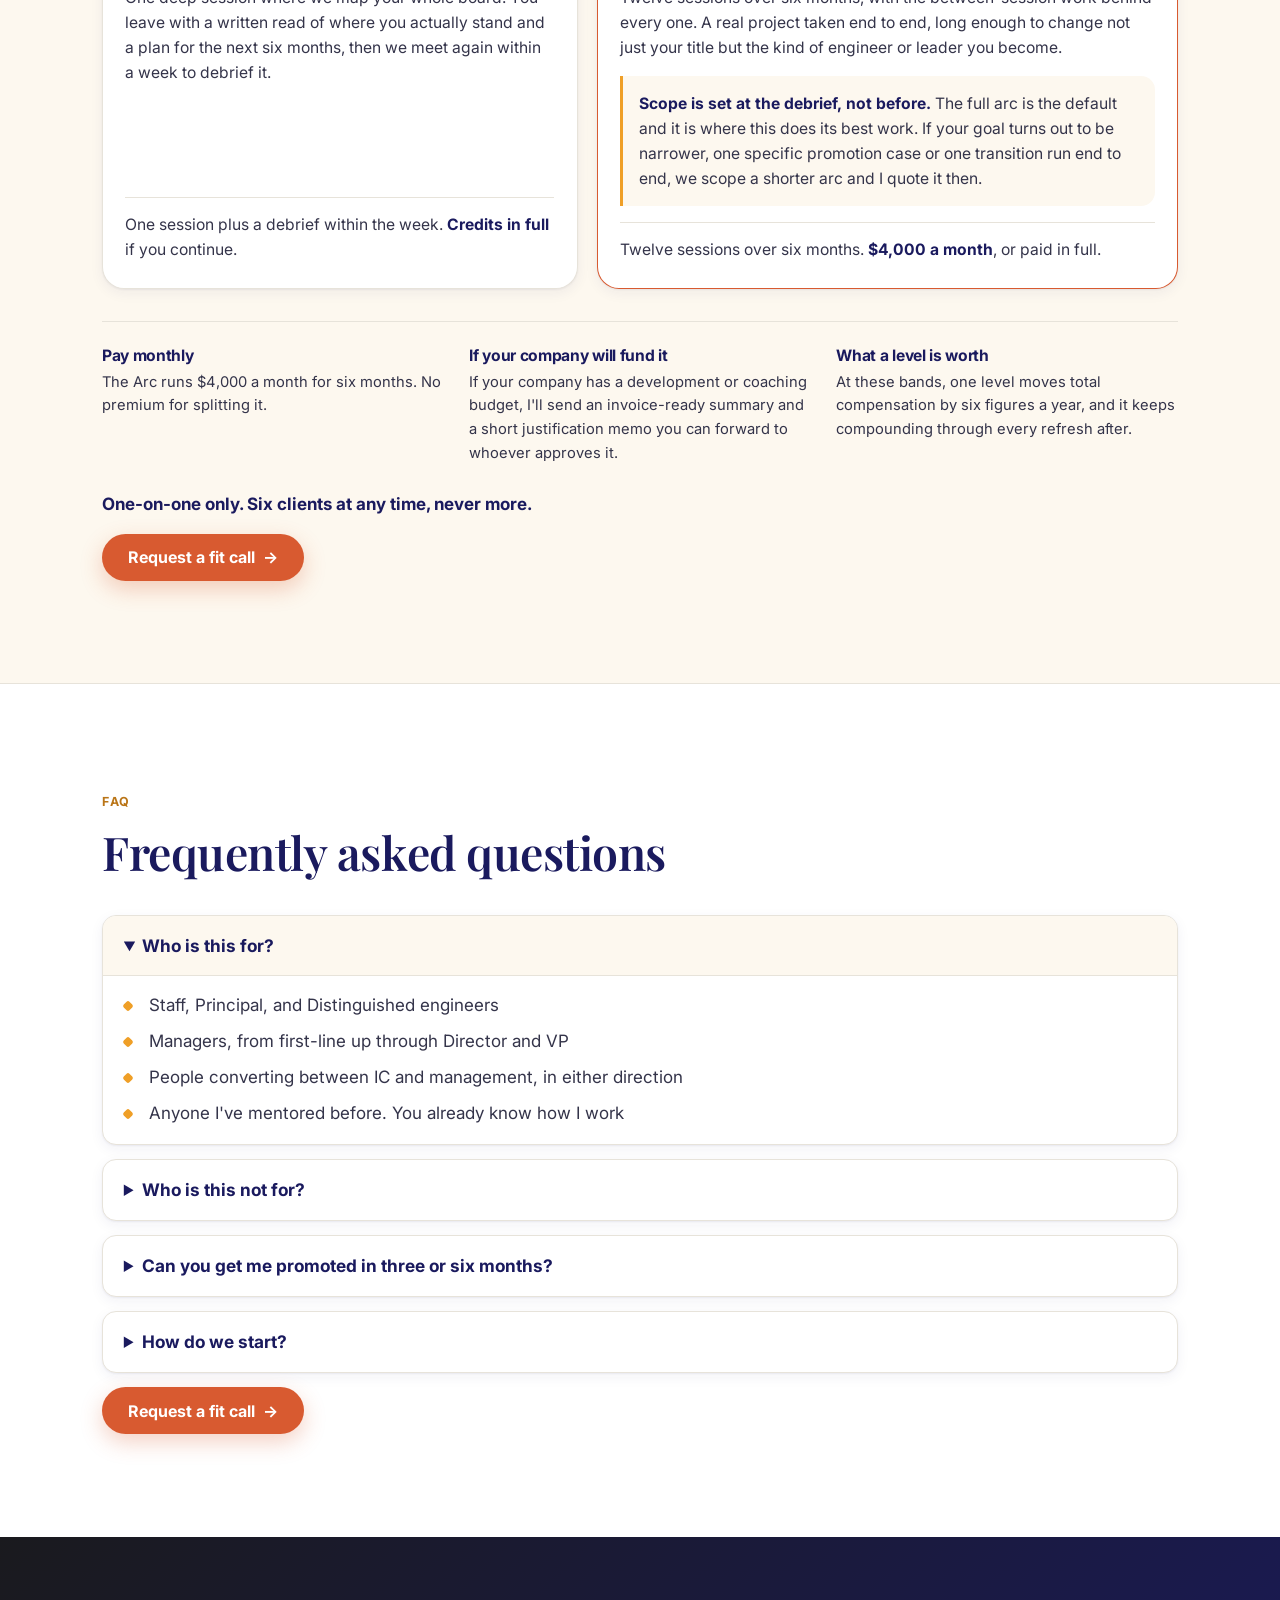
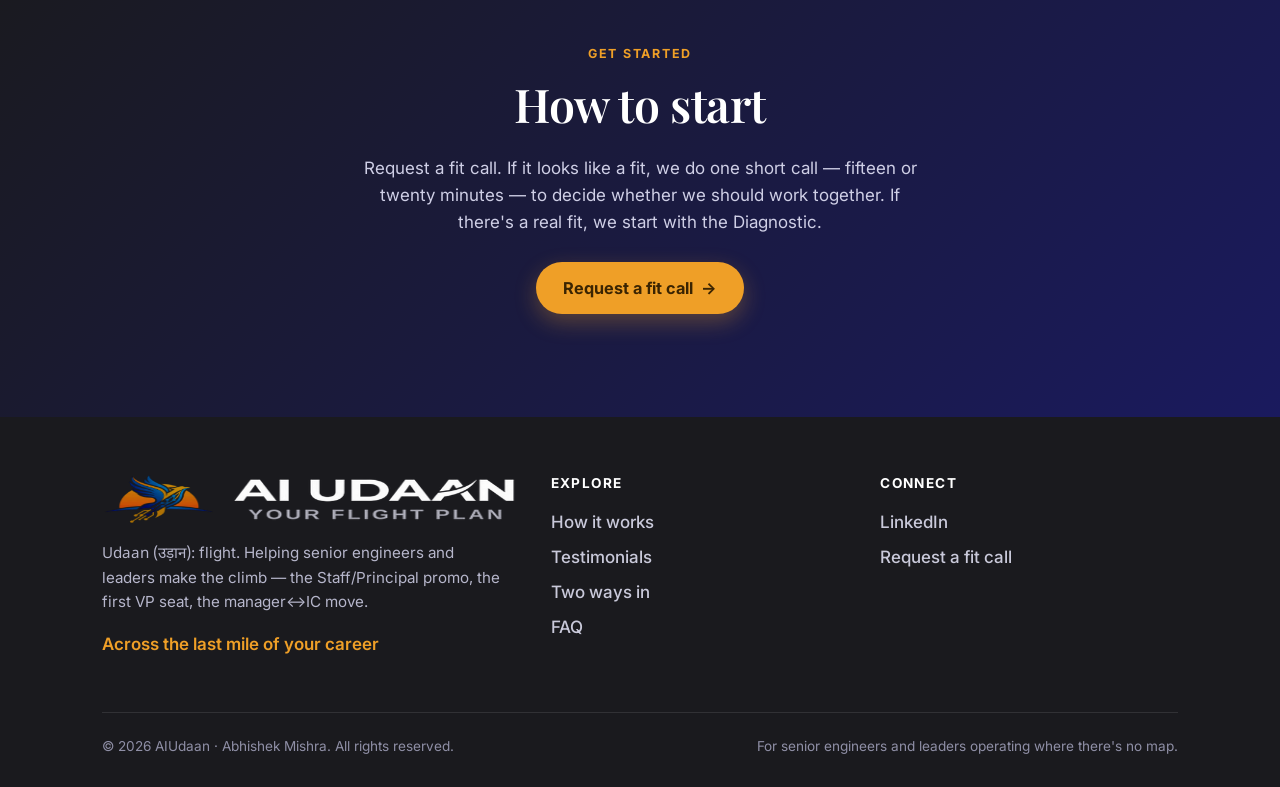
==== commit 69ae366d: "Tighten the hero and bio copy Co-Authored-By: Claude Opus 5 <noreply@anthropic.com> Claude-Session: " ====
--- a/index.html
+++ b/index.html
@@ -253,25 +253,26 @@
           <span class="eyebrow eyebrow--coral">AI-Native Career Acceleration</span>
           <h1>The promo that keeps slipping. Run it like a project.</h1>
           <p class="hero-sub">
-            One-on-one work for senior engineers and leaders. Staff, Principal,
-            Director, VP, or the manager↔IC move.
+            Every engagement is one-on-one. No cohorts, no group programs. For
+            engineers and leaders at Staff, Principal, Director, VP, or moving
+            between manager and IC.
           </p>
           <div class="hero-cta">
             <a class="btn btn--primary btn--lg" href="https://forms.gle/WjtAxyr5e2rtBwCfA" target="_blank" rel="noopener">Request a 20-min fit call <span class="arw">→</span></a>
           </div>
-          <p class="hero-fine">Free. Not a sales call. Six clients at a time, never more.</p>
+          <p class="hero-fine">Call is free. Fit call, not a sales call.</p>
         </div>
 
         <div class="hero-side">
           <figure class="bio-card">
             <p class="bio-lead">
-              25 years inside Microsoft, Google, and Meta. Ten years mentoring
-              100+ engineers and leaders.
+              25 years inside Microsoft, Google, and Meta. 10 of those years
+              mentoring 100+ engineers and leaders.
             </p>
             <p class="bio-body">
-              As a Director I went back to an IC role after 22 years away. That
-              taught me more than any promotion, and leaning on AI early became
-              my edge.
+              As a Director I took an IC role for 18 months, 22 years after my
+              last one. That taught me more than any promotion, and leaning on
+              AI early became my edge.
             </p>
             <figcaption class="bio-attr">
               <span class="bio-avatar">
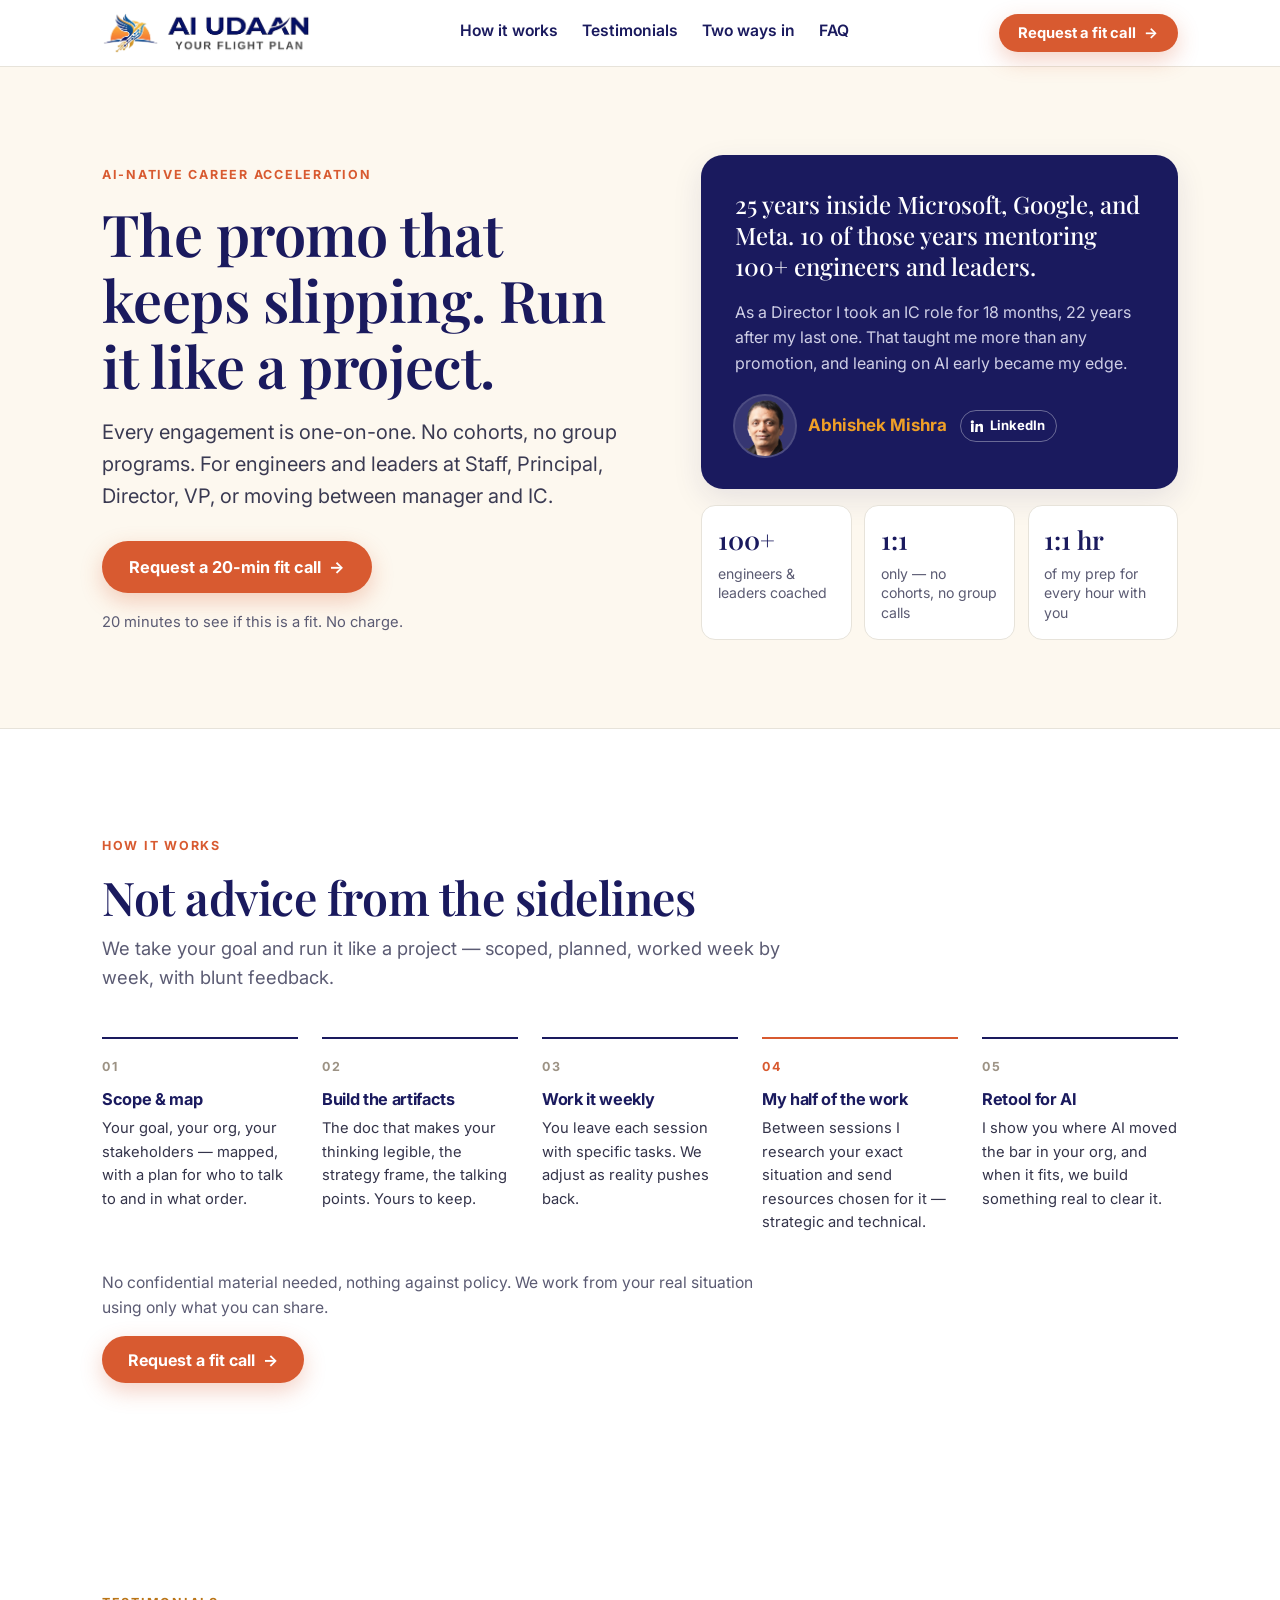
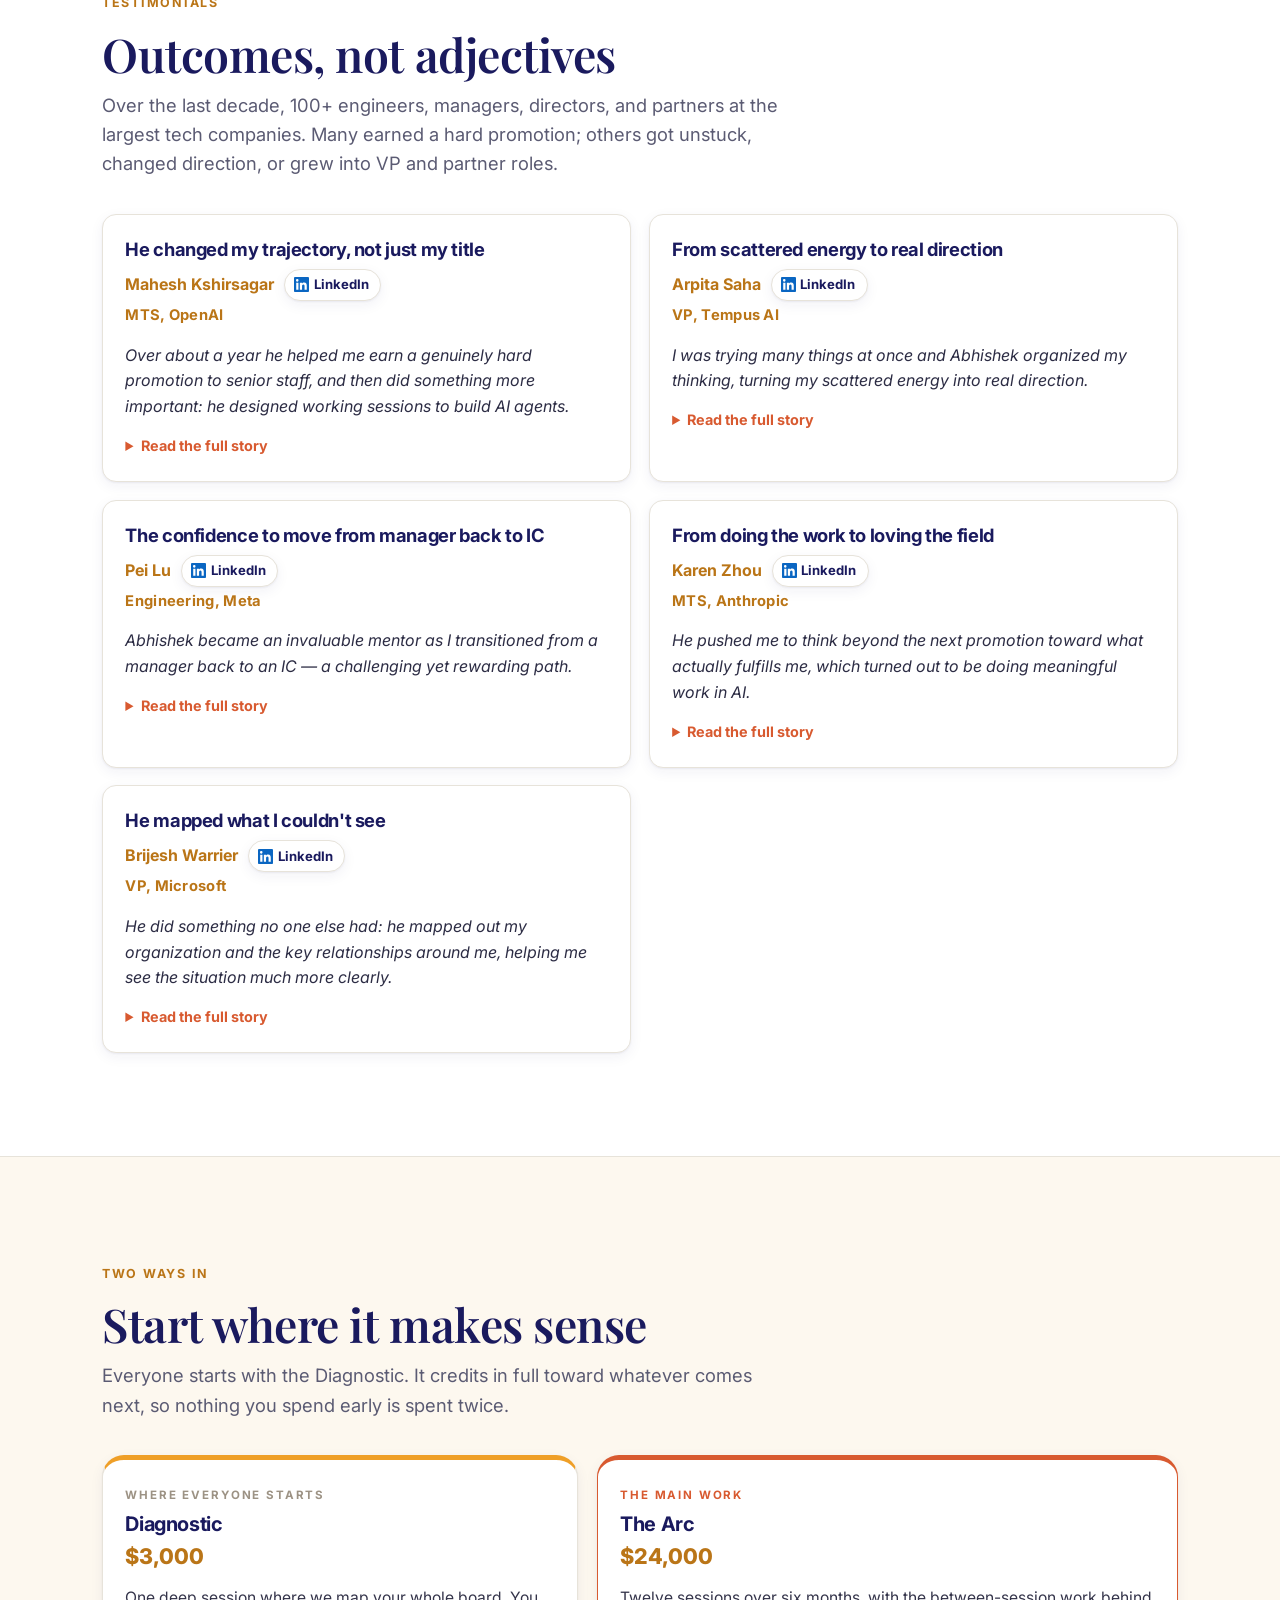
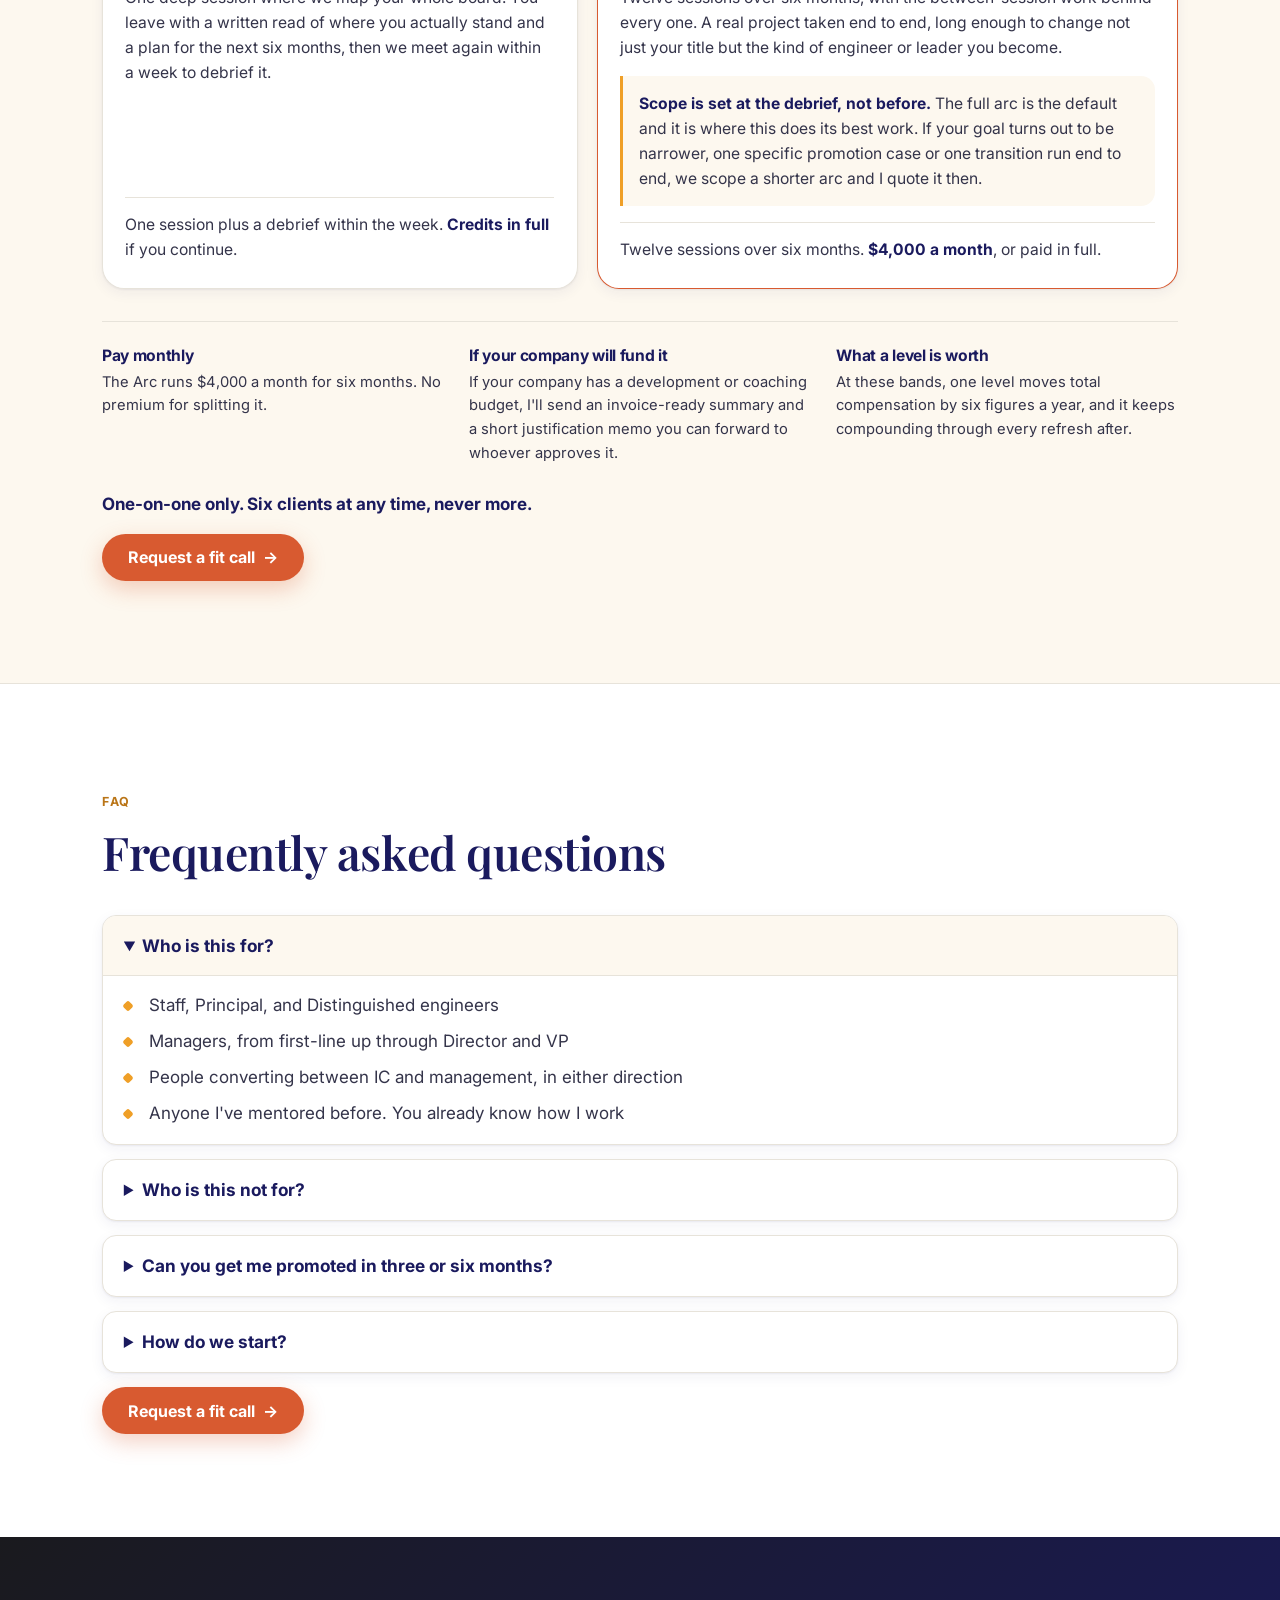
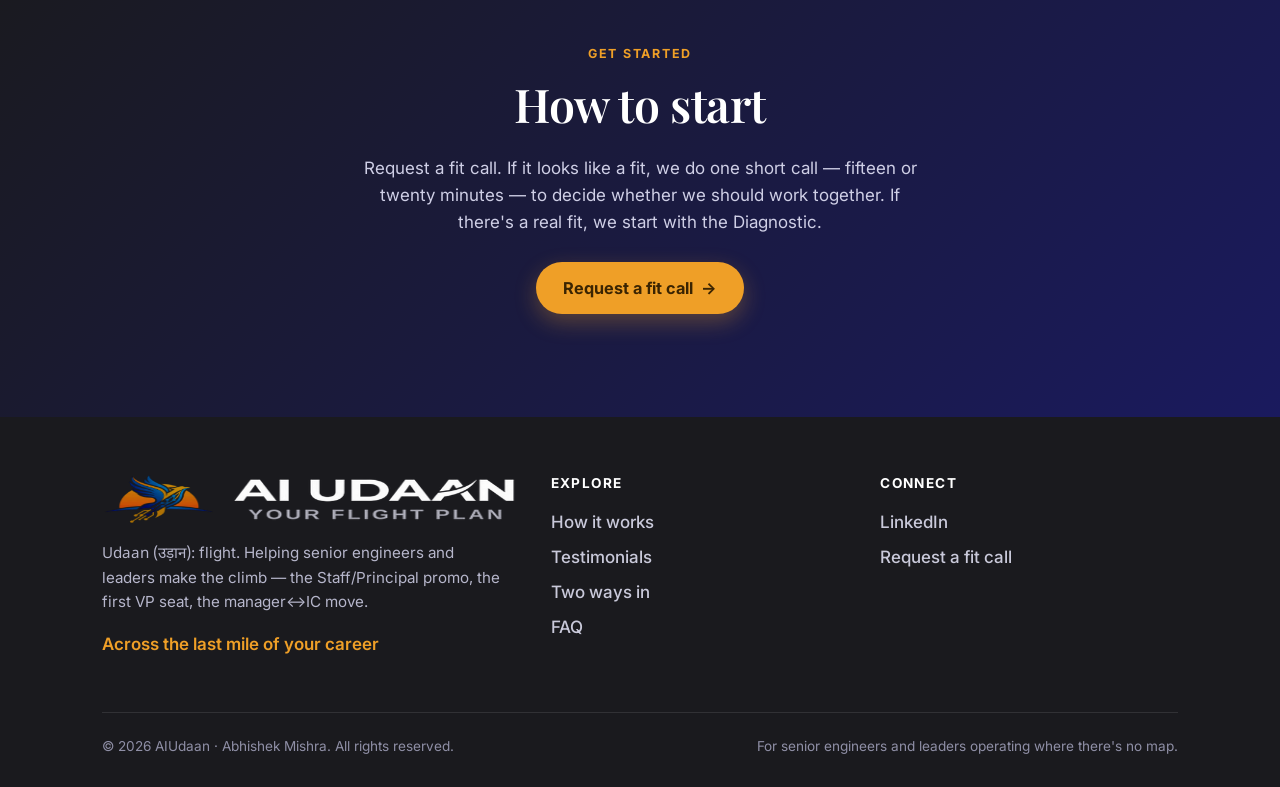
==== commit 1c707c7a: "Reword the fit-call line under the hero CTA Co-Authored-By: Claude Opus 5 <noreply@anthropic.com> Cl" ====
--- a/index.html
+++ b/index.html
@@ -260,7 +260,7 @@
           <div class="hero-cta">
             <a class="btn btn--primary btn--lg" href="https://forms.gle/WjtAxyr5e2rtBwCfA" target="_blank" rel="noopener">Request a 20-min fit call <span class="arw">→</span></a>
           </div>
-          <p class="hero-fine">Call is free. Fit call, not a sales call.</p>
+          <p class="hero-fine">20 minutes to see if this is a fit. No charge.</p>
         </div>
 
         <div class="hero-side">
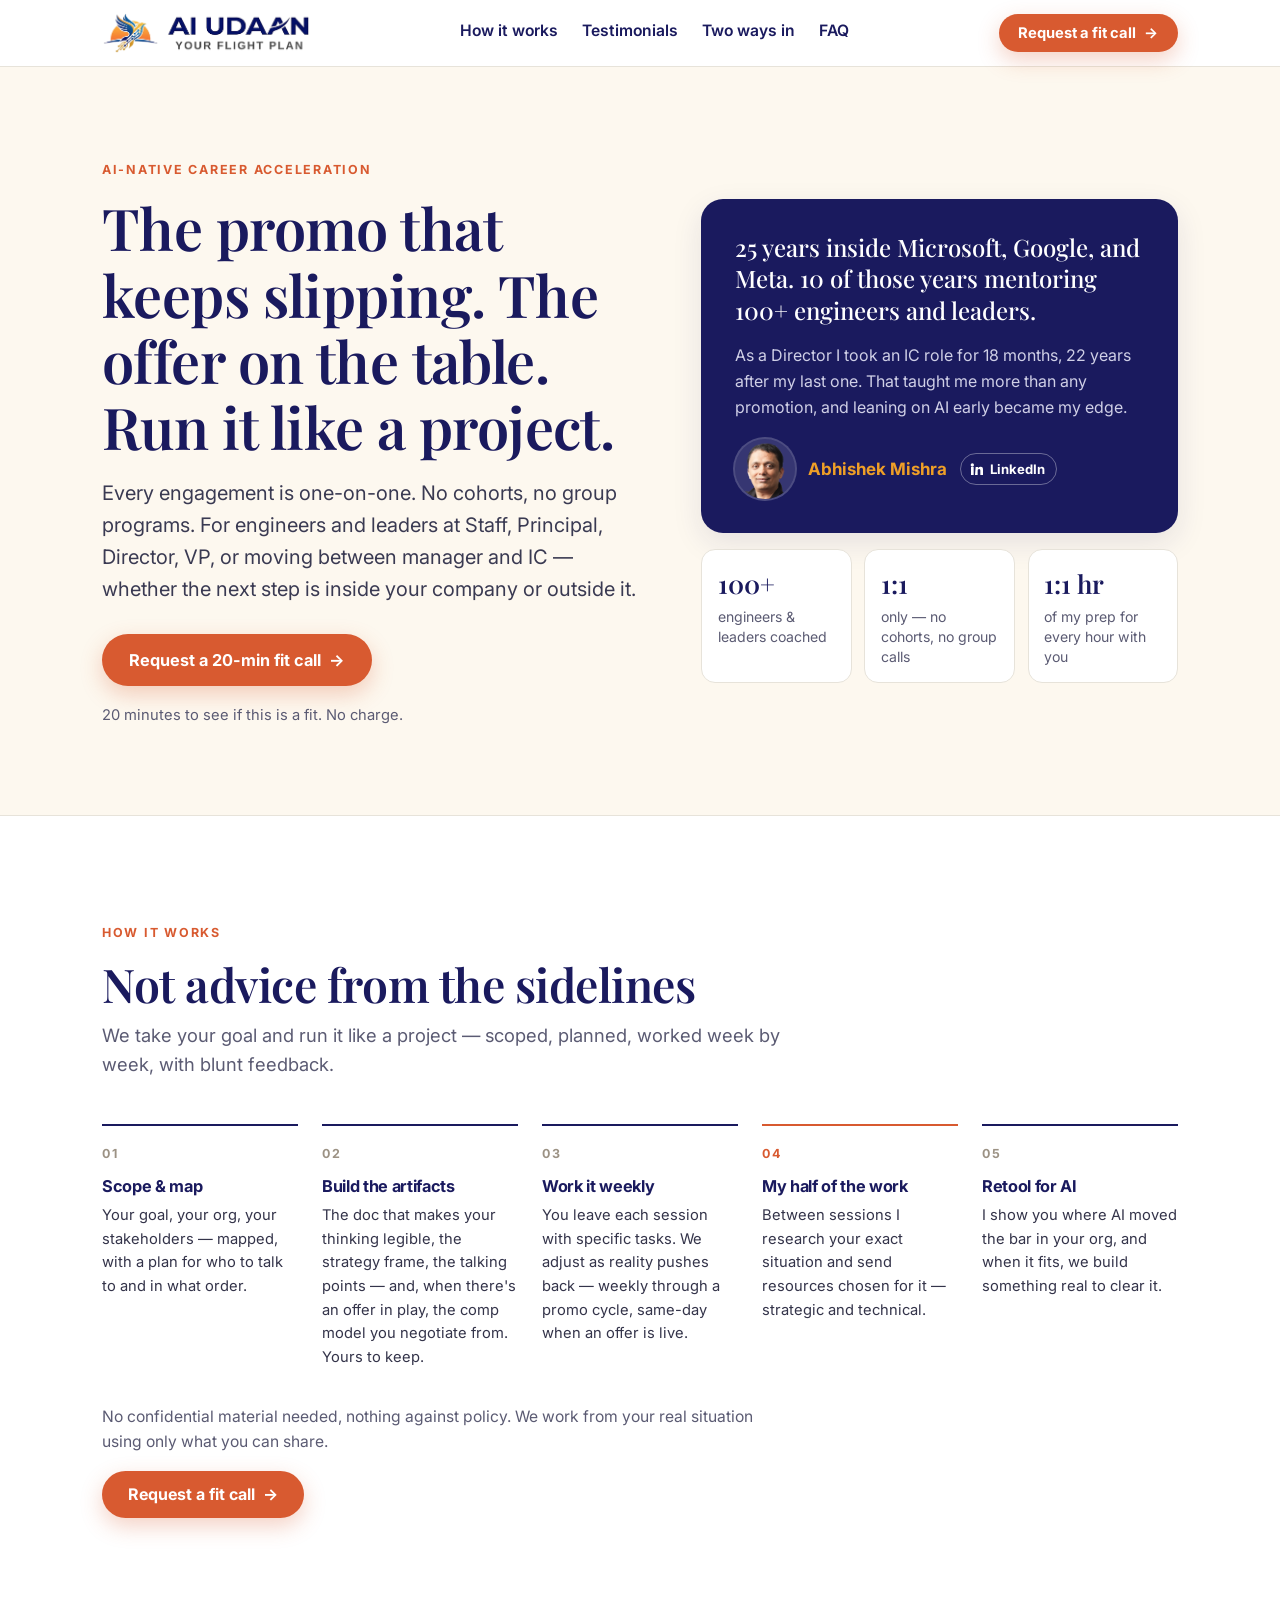
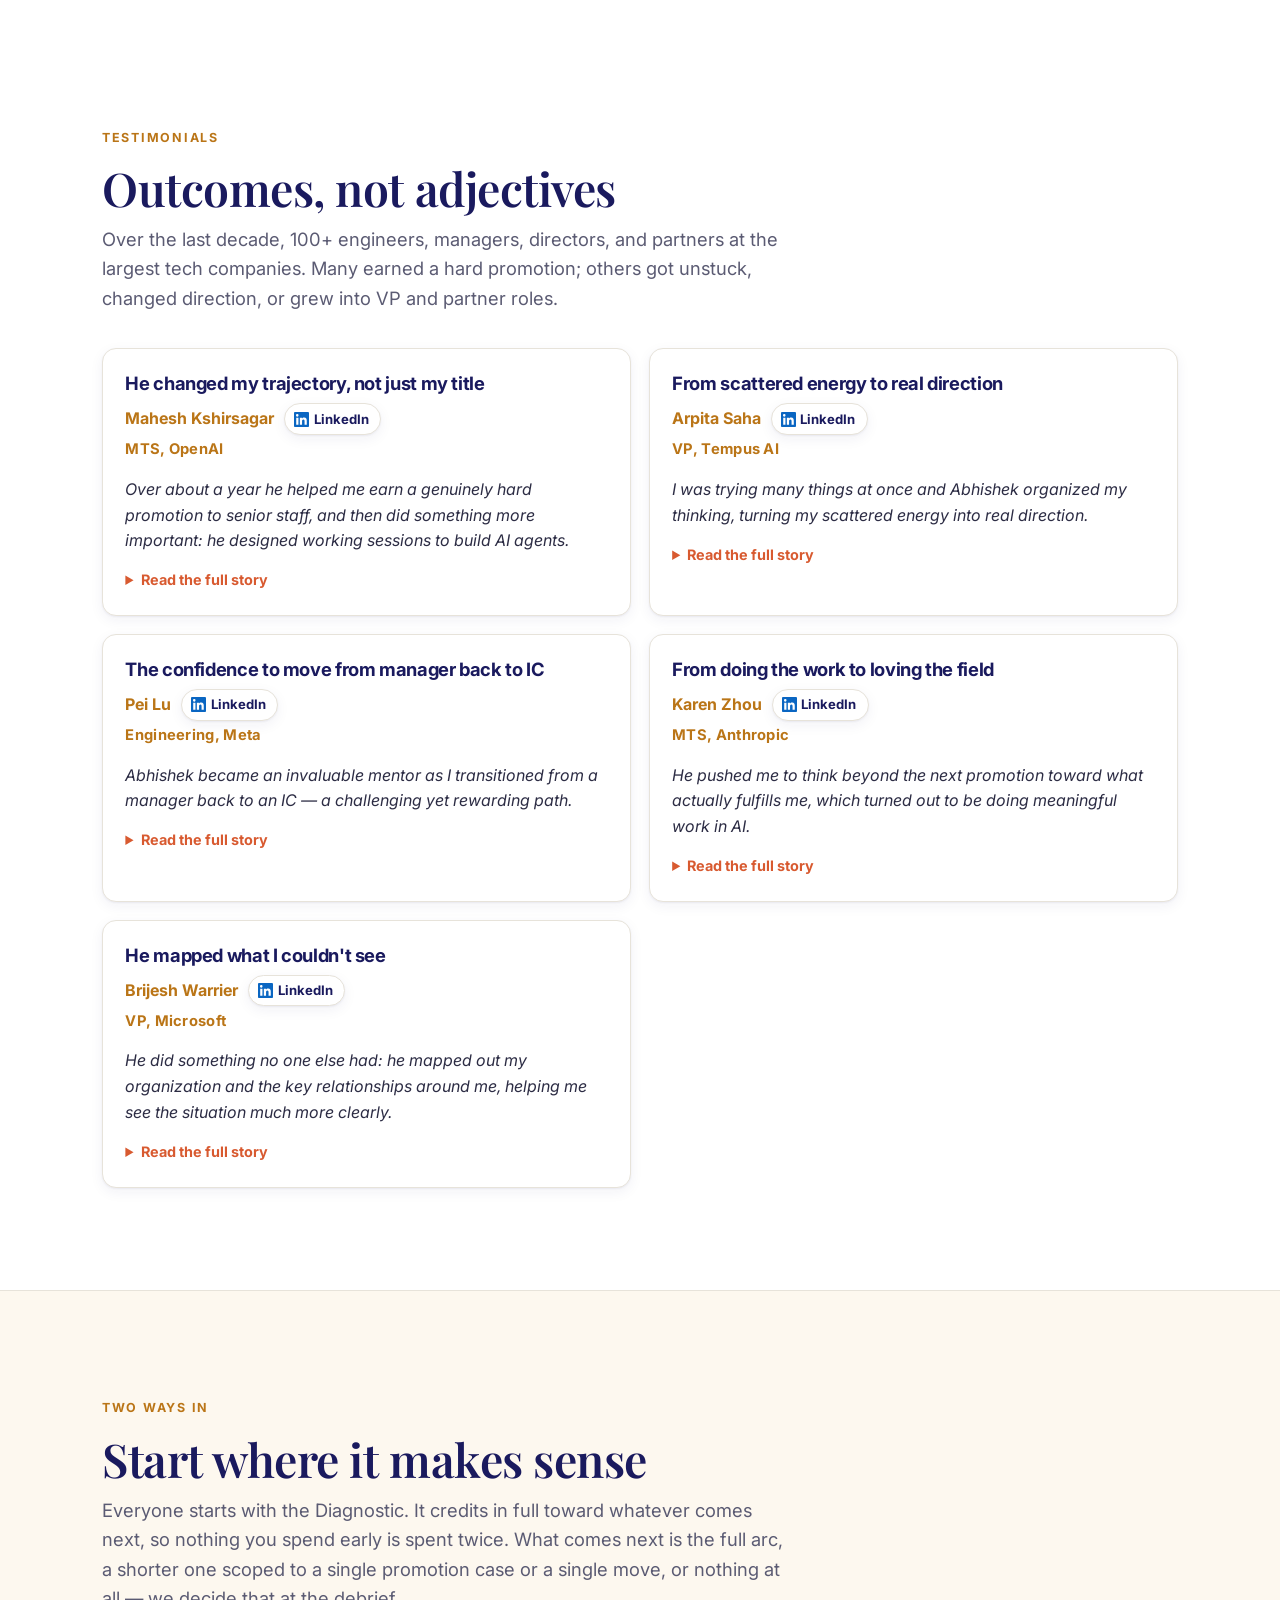
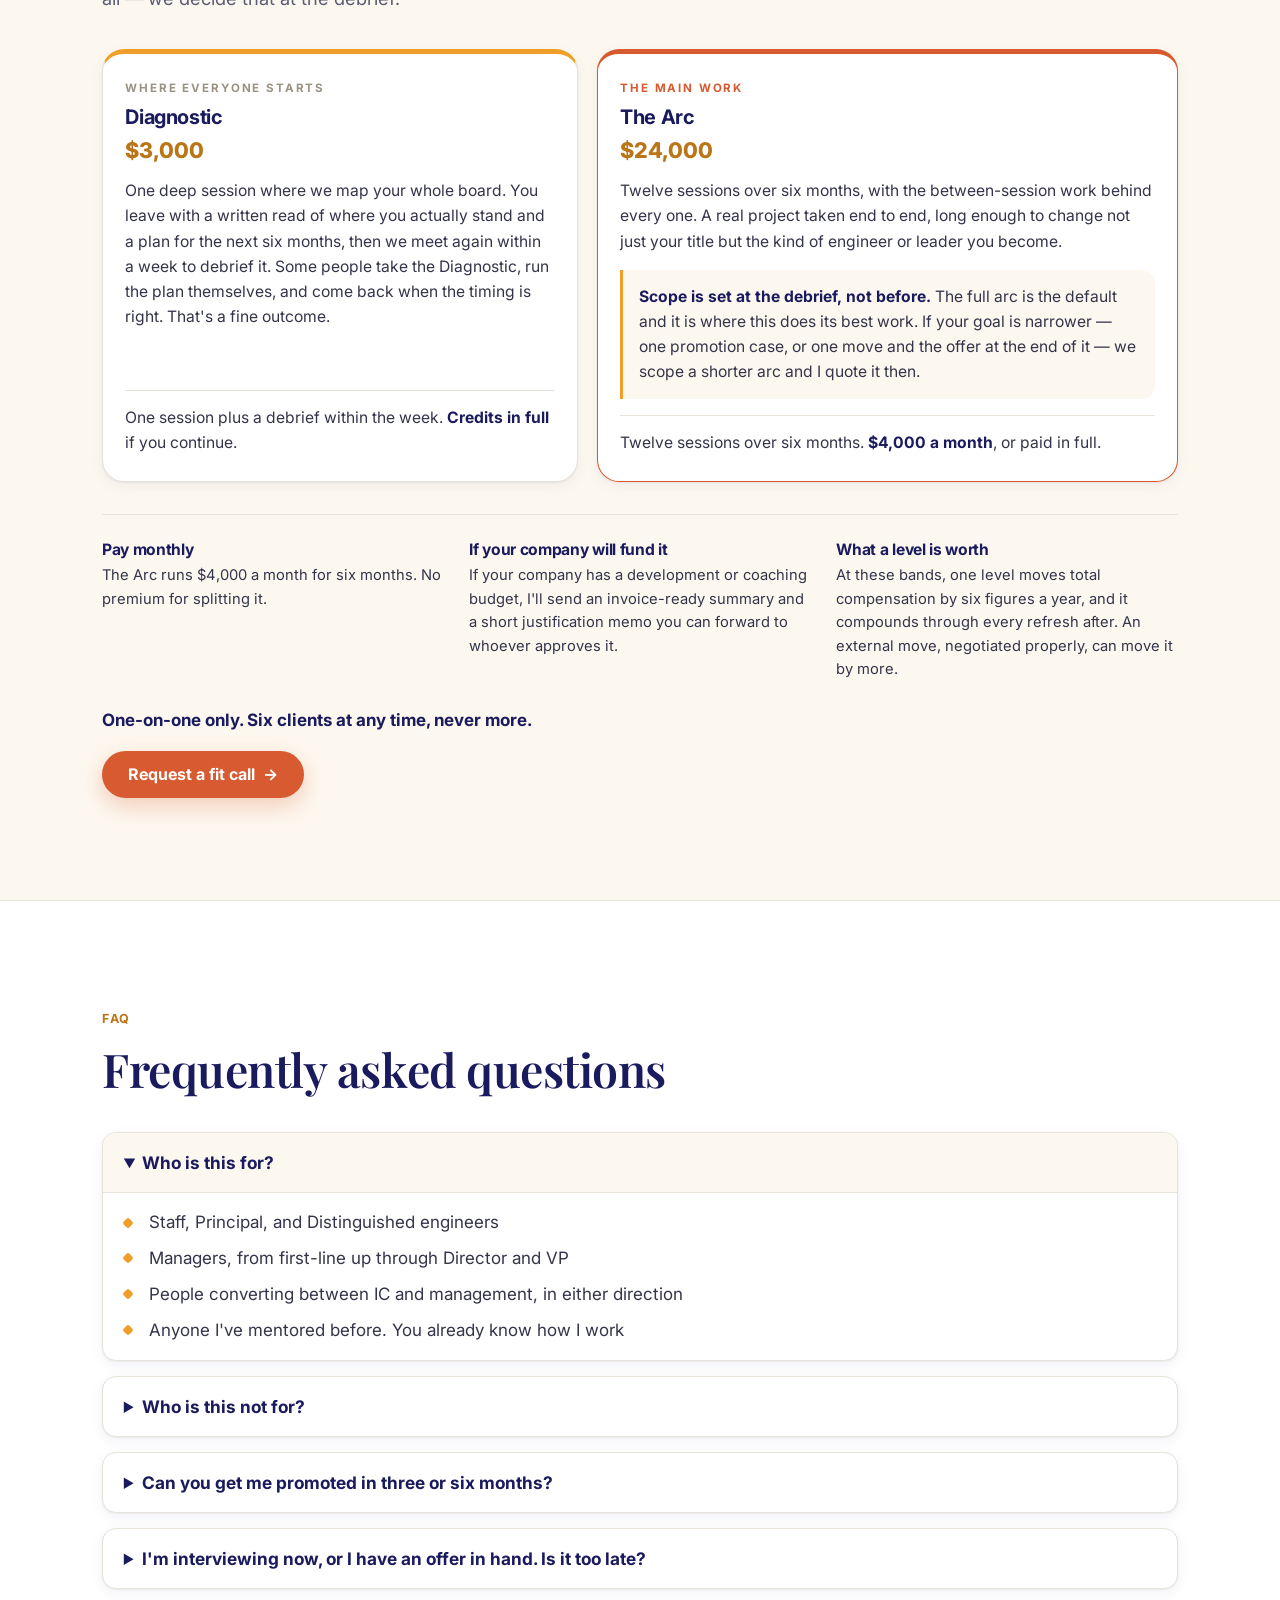
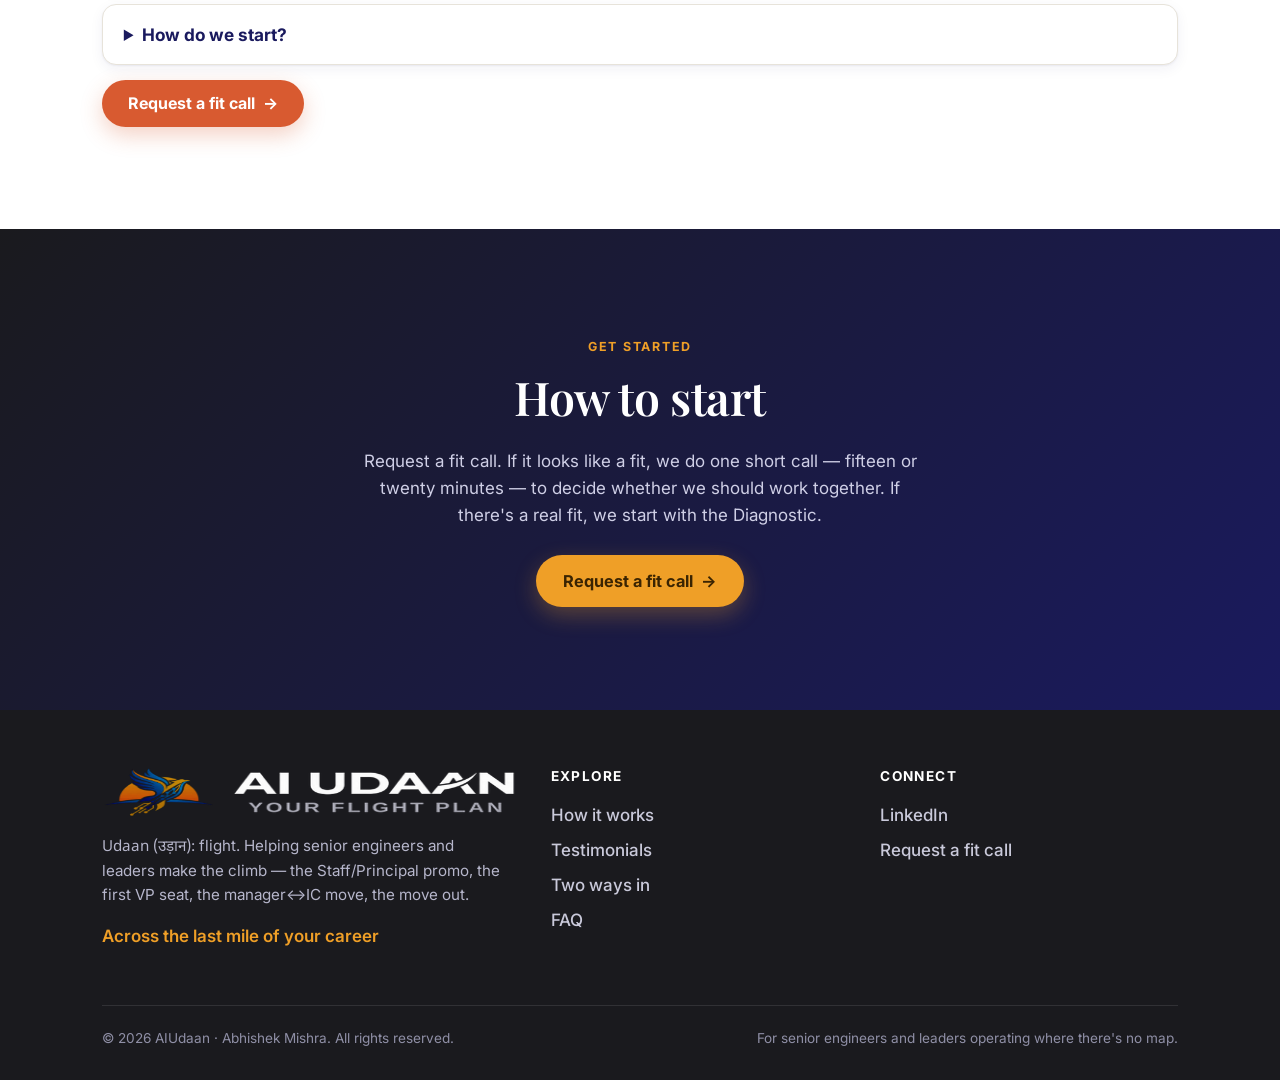
==== commit dd9e34bb: "Broaden the positioning to external moves and the offer The site was scoped entirely to internal pro" ====
--- a/index.html
+++ b/index.html
@@ -8,11 +8,11 @@
   <meta name="robots" content="index, follow, max-snippet:-1, max-image-preview:large, max-video-preview:-1" />
   <meta name="googlebot" content="index, follow, max-snippet:-1, max-image-preview:large" />
   <title>AIUdaan — AI-Native Career Acceleration</title>
-  <meta name="description" content="AI-native career acceleration for senior engineers and leaders operating where there's no map. We take your goal and run it like a project — the Staff/Principal promo, the first director or VP seat, the manager-to-IC move." />
+  <meta name="description" content="AI-native career acceleration for senior engineers and leaders operating where there's no map. We take your goal and run it like a project — the Staff/Principal promo, the first director or VP seat, the manager-to-IC move, the external move and the offer at the end of it." />
   <!-- Google ignores meta keywords (has since 2009); kept as a harmless hint for
        other engines and internal search. Real ranking signals live in the page
        copy, the headings and the JSON-LD below. -->
-  <meta name="keywords" content="career coaching for engineers, tech career mentorship, Staff engineer promotion, Principal engineer promotion, Distinguished engineer, Director promotion, VP promotion, engineering leadership coaching, manager to IC transition, IC to manager transition, executive coaching for tech leaders, AI-native career, AI career acceleration, FAANG career coach, big tech career coach, senior engineer career plateau, promotion coaching, promo packet review, stakeholder mapping, influence and visibility at work, technical strategy document, calibration and promo committee, career strategy, 1:1 career mentorship, Abhishek Mishra, AIUdaan, AI Udaan" />
+  <meta name="keywords" content="career coaching for engineers, tech career mentorship, Staff engineer promotion, Principal engineer promotion, Distinguished engineer, Director promotion, VP promotion, engineering leadership coaching, manager to IC transition, IC to manager transition, executive coaching for tech leaders, AI-native career, AI career acceleration, FAANG career coach, big tech career coach, senior engineer career plateau, promotion coaching, promo packet review, stakeholder mapping, influence and visibility at work, technical strategy document, calibration and promo committee, career strategy, 1:1 career mentorship, executive compensation negotiation, offer negotiation, total compensation negotiation, executive transition, equity negotiation, counteroffer, VP to C-suite, Abhishek Mishra, AIUdaan, AI Udaan" />
   <meta name="subject" content="AI-native career coaching for senior software engineers and engineering leaders" />
   <meta name="coverage" content="Worldwide" />
   <meta name="author" content="Abhishek Mishra" />
@@ -24,14 +24,14 @@
   <meta property="og:locale" content="en_US" />
   <meta property="og:url" content="https://aiudaan.ai/" />
   <meta property="og:title" content="AIUdaan — AI-Native Career Acceleration" />
-  <meta property="og:description" content="For senior engineers and leaders operating where there's no map. We take your goal and run it like a project — the Staff/Principal promo, the first director or VP seat, the manager-to-IC move." />
+  <meta property="og:description" content="For senior engineers and leaders operating where there's no map. We take your goal and run it like a project — the Staff/Principal promo, the first director or VP seat, the manager-to-IC move, the external move and the offer at the end of it." />
   <meta property="og:image" content="https://aiudaan.ai/assets/img/og-image-your-flight-plan-v1.png" />
   <meta property="og:image:width" content="1200" />
   <meta property="og:image:height" content="630" />
   <meta property="og:image:alt" content="AI Udaan — Your Flight Plan" />
   <meta name="twitter:card" content="summary_large_image" />
   <meta name="twitter:title" content="AIUdaan — AI-Native Career Acceleration" />
-  <meta name="twitter:description" content="For senior engineers and leaders operating where there's no map. Hands-on career acceleration run like a project." />
+  <meta name="twitter:description" content="For senior engineers and leaders operating where there's no map. The promo, the external move and the offer at the end of it — run like a project." />
   <meta name="twitter:image" content="https://aiudaan.ai/assets/img/og-image-your-flight-plan-v1.png" />
   <meta name="twitter:image:alt" content="AI Udaan — Your Flight Plan" />
   <meta name="theme-color" content="#1A1A5E" />
@@ -84,14 +84,16 @@
         "url": "https://aiudaan.ai/",
         "image": "https://aiudaan.ai/assets/img/abhishek-mishra.webp",
         "jobTitle": "Career coach and mentor for senior engineers and engineering leaders",
-        "description": "Engineering leader turned career coach. Has mentored 100+ engineers, managers, directors and partners at the largest tech companies through Staff and Principal promotions, first director and VP seats, and manager-to-IC moves.",
+        "description": "Engineering leader turned career coach. Has mentored 100+ engineers, managers, directors and partners at the largest tech companies through Staff and Principal promotions, first director and VP seats, manager-to-IC moves, and external transitions and the compensation negotiations that close them.",
         "worksFor": { "@id": "https://aiudaan.ai/#org" },
         "sameAs": ["https://www.linkedin.com/in/abhishekkmishra/"],
         "knowsAbout": [
           "Staff engineer promotion", "Principal engineer promotion", "Distinguished engineer",
           "Engineering management", "Director and VP transitions", "Manager to IC transition",
           "Promotion packet and case building", "Stakeholder mapping", "Influence and visibility",
-          "Technical strategy documents", "AI-native engineering", "Career strategy"
+          "Technical strategy documents", "AI-native engineering", "Career strategy",
+          "Executive transitions", "Executive compensation negotiation", "Offer negotiation",
+          "Total compensation and equity structuring"
         ]
       },
       {
@@ -108,7 +110,7 @@
         },
         "image": "https://aiudaan.ai/assets/img/og-image-your-flight-plan-v1.png",
         "slogan": "For senior engineers and leaders operating where there's no map.",
-        "description": "AI-native career acceleration for senior engineers and leaders — Staff/Principal promotions, the first director or VP seat, and manager-to-IC moves. We take your goal and run it like a project: stakeholder maps, influence plans, strategy docs, and blunt feedback, week by week.",
+        "description": "AI-native career acceleration for senior engineers and leaders — Staff/Principal promotions, the first director or VP seat, manager-to-IC moves, and external transitions and the offers that close them. We take your goal and run it like a project: stakeholder maps, influence plans, strategy docs, comp models, and blunt feedback, week by week.",
         "founder": { "@id": "https://aiudaan.ai/#abhishek" },
         "employee": { "@id": "https://aiudaan.ai/#abhishek" },
         "email": "akmishra@ainativex.ai",
@@ -118,13 +120,15 @@
           "Engineering leadership coaching",
           "Promotion coaching",
           "Executive coaching for technology leaders",
-          "Technical career mentorship"
+          "Technical career mentorship",
+          "Executive compensation negotiation",
+          "Executive transition advisory"
         ],
         "audience": {
           "@type": "Audience",
           "audienceType": "Senior software engineers, staff and principal engineers, engineering managers, directors and VPs of engineering"
         },
-        "knowsAbout": ["Career coaching", "Engineering leadership", "Staff engineer promotion", "Principal engineer promotion", "Director and VP transitions", "Manager to IC transition", "AI-native engineering", "Stakeholder management", "Career strategy"],
+        "knowsAbout": ["Career coaching", "Engineering leadership", "Staff engineer promotion", "Principal engineer promotion", "Director and VP transitions", "Manager to IC transition", "AI-native engineering", "Stakeholder management", "Career strategy", "Executive transitions", "Executive compensation negotiation", "Offer negotiation", "Total compensation and equity structuring"],
         "areaServed": { "@type": "Place", "name": "Worldwide" },
         "availableLanguage": "English",
         "priceRange": "$3,000–$24,000",
@@ -145,7 +149,7 @@
               "name": "The Arc",
               "price": "24000",
               "priceCurrency": "USD",
-              "description": "Twelve sessions over six months, run week by week across the promotion or transition cycle.",
+              "description": "Twelve sessions over six months, run week by week across the promotion or transition cycle. Scope is set at the debrief: if your goal is narrower — one promotion case, or one move and the offer at the end of it — a shorter arc is scoped and quoted then.",
               "itemOffered": { "@type": "Service", "name": "Career acceleration engagement" }
             }
           ]
@@ -177,7 +181,15 @@
             "name": "Can you get me promoted in three or six months?",
             "acceptedAnswer": {
               "@type": "Answer",
-              "text": "No. Senior promos run on a 12 to 18 month cycle you don't fully control: calibration windows, committee, your skip's capital, budget. What you do control is the case, the stakeholder map, the visible project, and the skill that closes the gap. In three to six months you won't be handed a title — you'll be on the path, visibly running the case, with skills and momentum that outlast our last session."
+              "text": "No. Senior promos run on a 12 to 18 month cycle you don't fully control: calibration windows, committee, your skip's capital, budget. What you do control is the case, the stakeholder map, the visible project, and the skill that closes the gap. In three to six months you won't be handed a title — you'll be on the path, visibly running the case, with skills and momentum that outlast our last session. An external move with an offer already on the table runs on a different clock."
+            }
+          },
+          {
+            "@type": "Question",
+            "name": "I'm interviewing now, or I have an offer in hand. Is it too late?",
+            "acceptedAnswer": {
+              "@type": "Answer",
+              "text": "No. That's the shortest and highest-leverage version of this work. A promo runs on a 12 to 18 month cycle. An offer runs on days. If you're in a loop or holding an offer, we compress: map the role and the people actually deciding, build the case for the level you want rather than the one they opened with, model the package as one structure — base, equity, refresh, vesting, sign-on, severance — and run the negotiation as a planned sequence instead of a reaction. Scope gets set on the fit call."
             }
           },
           {
@@ -251,11 +263,14 @@
       <div class="container hero-grid">
         <div class="hero-copy">
           <span class="eyebrow eyebrow--coral">AI-Native Career Acceleration</span>
-          <h1>The promo that keeps slipping. Run it like a project.</h1>
+          <!-- Non-breaking spaces keep each of the three beats from orphaning its
+               last word; the line is the rhythm, so the wrap has to respect it. -->
+          <h1>The promo that keeps&nbsp;slipping. The offer on the&nbsp;table. Run it like a&nbsp;project.</h1>
           <p class="hero-sub">
             Every engagement is one-on-one. No cohorts, no group programs. For
             engineers and leaders at Staff, Principal, Director, VP, or moving
-            between manager and IC.
+            between manager and IC — whether the next step is inside your company
+            or outside it.
           </p>
           <div class="hero-cta">
             <a class="btn btn--primary btn--lg" href="https://forms.gle/WjtAxyr5e2rtBwCfA" target="_blank" rel="noopener">Request a 20-min fit call <span class="arw">→</span></a>
@@ -325,7 +340,8 @@
             <h3>Build the artifacts</h3>
             <p>
               The doc that makes your thinking legible, the strategy frame, the
-              talking points. Yours to keep.
+              talking points — and, when there's an offer in play, the comp model
+              you negotiate from. Yours to keep.
             </p>
           </li>
           <li class="how-step">
@@ -333,7 +349,8 @@
             <h3>Work it weekly</h3>
             <p>
               You leave each session with specific tasks. We adjust as reality
-              pushes back.
+              pushes back — weekly through a promo cycle, same-day when an offer
+              is live.
             </p>
           </li>
           <li class="how-step how-step--accent">
@@ -555,7 +572,10 @@
           <h2>Start where it makes sense</h2>
           <p class="lead">
             Everyone starts with the Diagnostic. It credits in full toward
-            whatever comes next, so nothing you spend early is spent twice.
+            whatever comes next, so nothing you spend early is spent twice. What
+            comes next is the full arc, a shorter one scoped to a single promotion
+            case or a single move, or nothing at all — we decide that at the
+            debrief.
           </p>
         </header>
 
@@ -569,7 +589,9 @@
             <p>
               One deep session where we map your whole board. You leave with a
               written read of where you actually stand and a plan for the next six
-              months, then we meet again within a week to debrief it.
+              months, then we meet again within a week to debrief it. Some people
+              take the Diagnostic, run the plan themselves, and come back when the
+              timing is right. That's a fine outcome.
             </p>
             <p class="plan-foot">
               One session plus a debrief within the week.
@@ -588,8 +610,8 @@
             <p class="plan-note">
               <strong>Scope is set at the debrief, not before.</strong> The full arc
               is the default and it is where this does its best work. If your goal
-              turns out to be narrower, one specific promotion case or one
-              transition run end to end, we scope a shorter arc and I quote it then.
+              is narrower — one promotion case, or one move and the offer at the
+              end of it — we scope a shorter arc and I quote it then.
             </p>
             <p class="plan-foot">
               Twelve sessions over six months. <strong>$4,000 a month</strong>, or
@@ -615,7 +637,8 @@
             <h3>What a level is worth</h3>
             <p>
               At these bands, one level moves total compensation by six figures a
-              year, and it keeps compounding through every refresh after.
+              year, and it compounds through every refresh after. An external
+              move, negotiated properly, can move it by more.
             </p>
           </div>
         </div>
@@ -667,7 +690,24 @@
             six months you won't be handed a title. You'll be on the path, visibly
             running the case, with skills and momentum that outlast our last
             session. The promo lands when the cycle turns, and by then you have the
-            case and the skills to close it, with or without me.
+            case and the skills to close it, with or without me. An external move
+            with an offer already on the table runs on a different clock. That
+            one's below.
+          </p>
+        </details>
+        <details class="faq-item">
+          <summary>I'm interviewing now, or I have an offer in hand. Is it too late?</summary>
+          <p>
+            No. That's the shortest and highest-leverage version of this work. A
+            promo runs on a 12 to 18 month cycle. An offer runs on days.
+          </p>
+          <p>
+            If you're in a loop or holding an offer, we compress: map the role and
+            the people actually deciding, build the case for the level you want
+            rather than the one they opened with, model the package as one
+            structure — base, equity, refresh, vesting, sign-on, severance — and
+            run the negotiation as a planned sequence instead of a reaction. Scope
+            gets set on the fit call.
           </p>
         </details>
         <details class="faq-item">
@@ -714,7 +754,7 @@
           <p class="udaan-note">
             <span class="dev">Udaan (उड़ान)</span>: flight. Helping senior engineers
             and leaders make the climb — the Staff/Principal promo, the first VP seat,
-            the manager↔IC move.
+            the manager↔IC move, the move out.
           </p>
           <p class="tagline-pill">Across the last mile of your career</p>
         </div>
